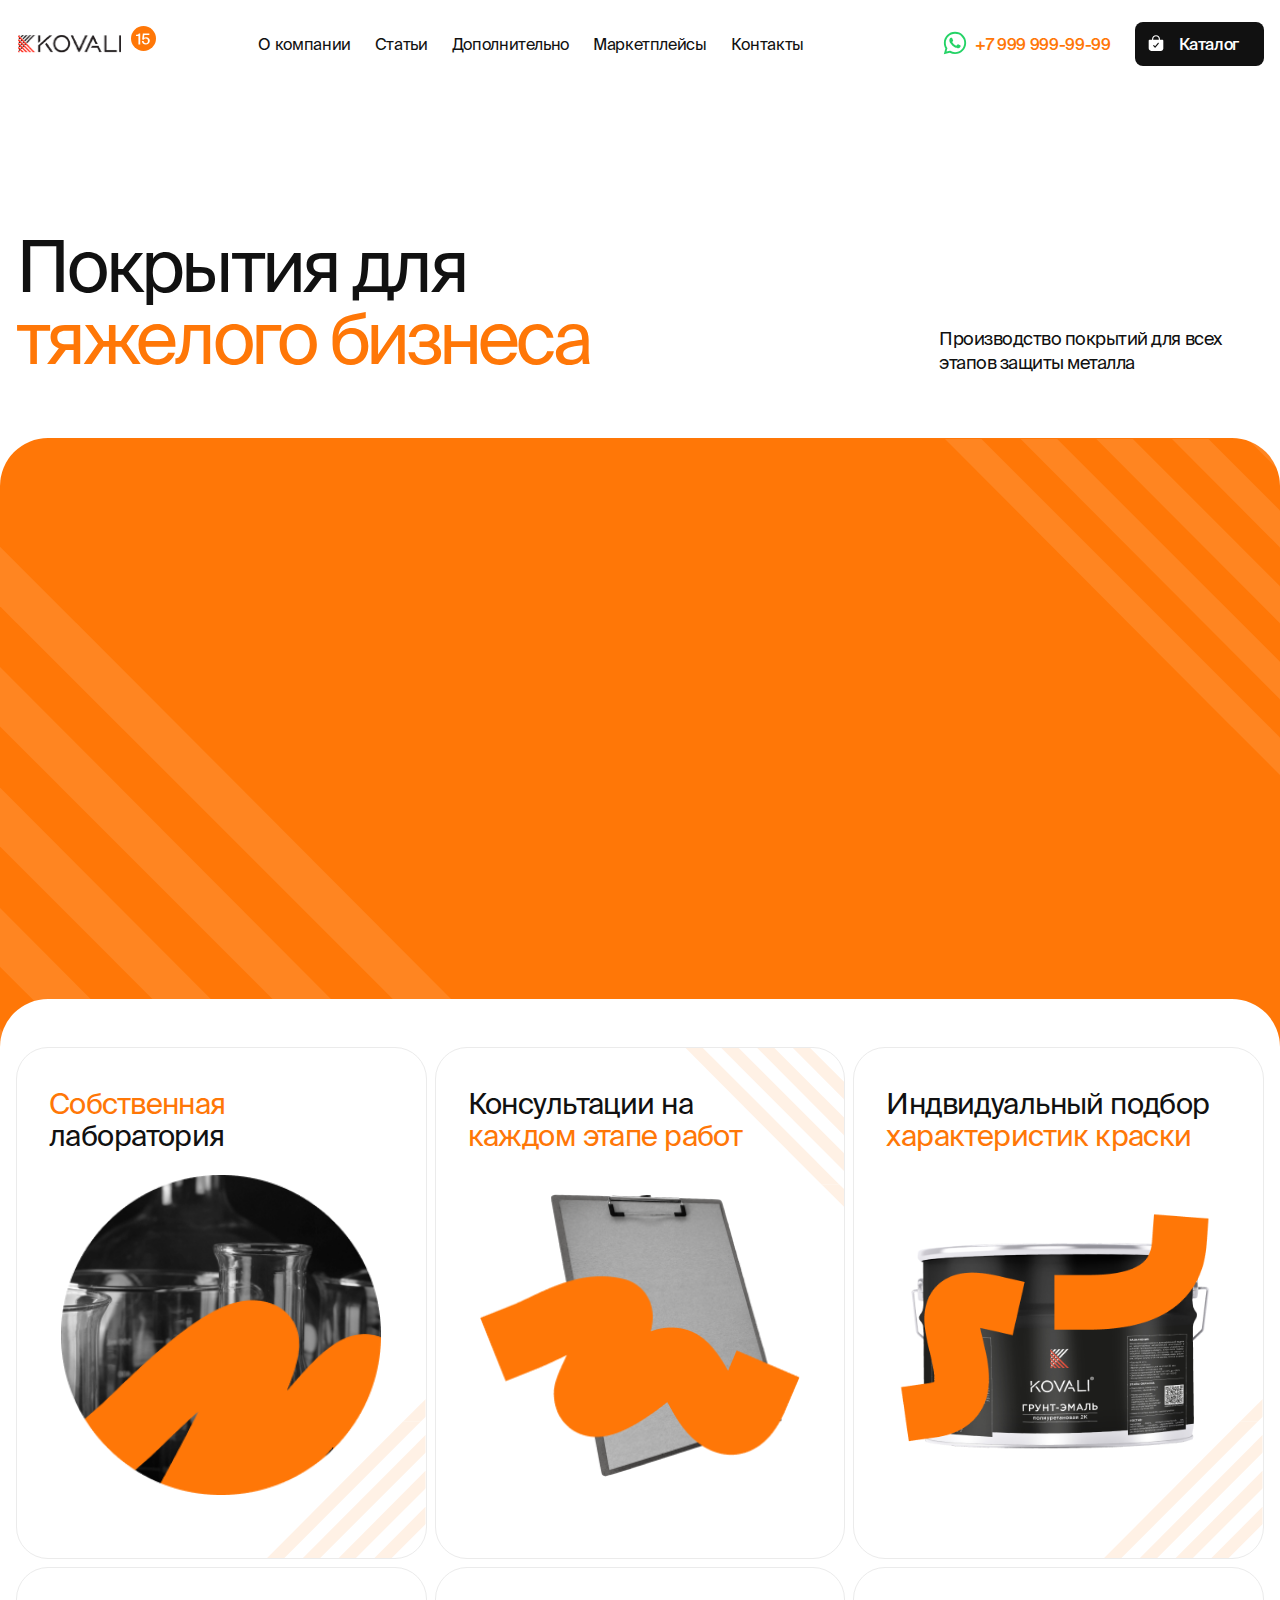
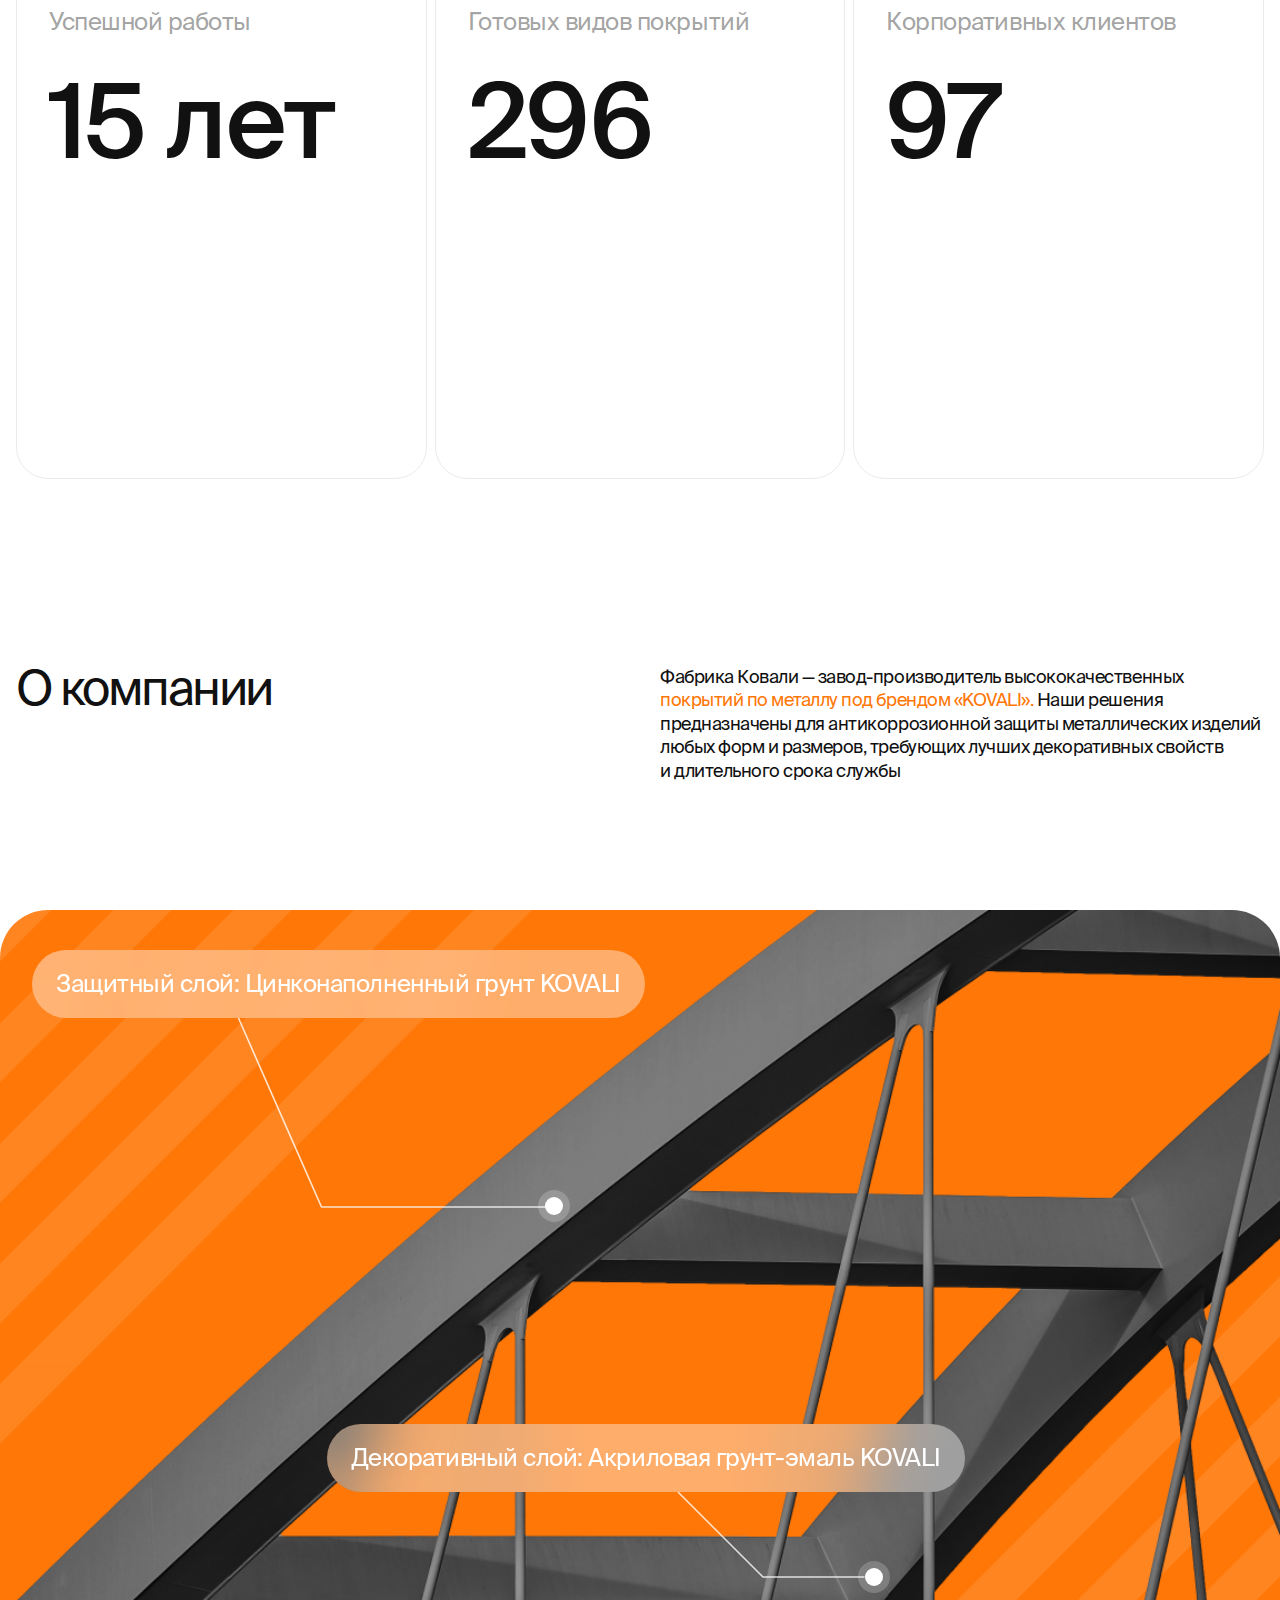
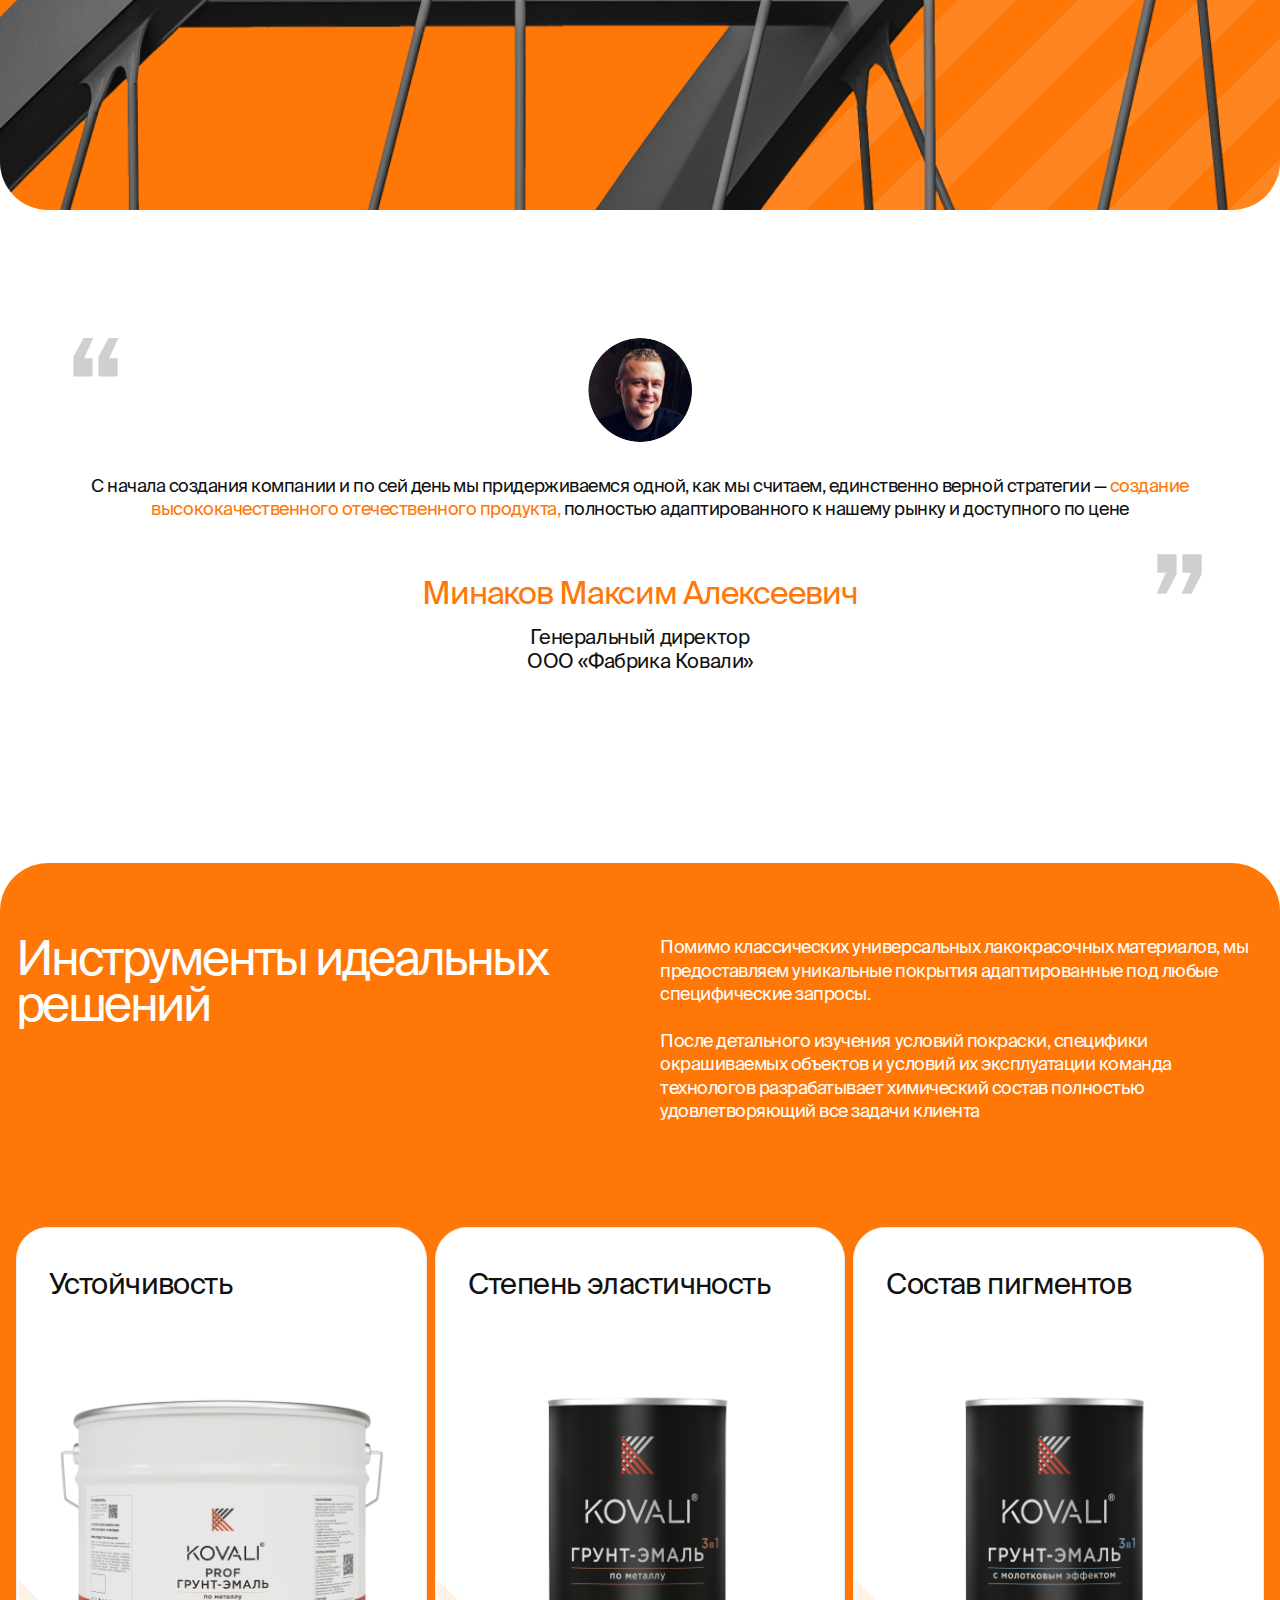
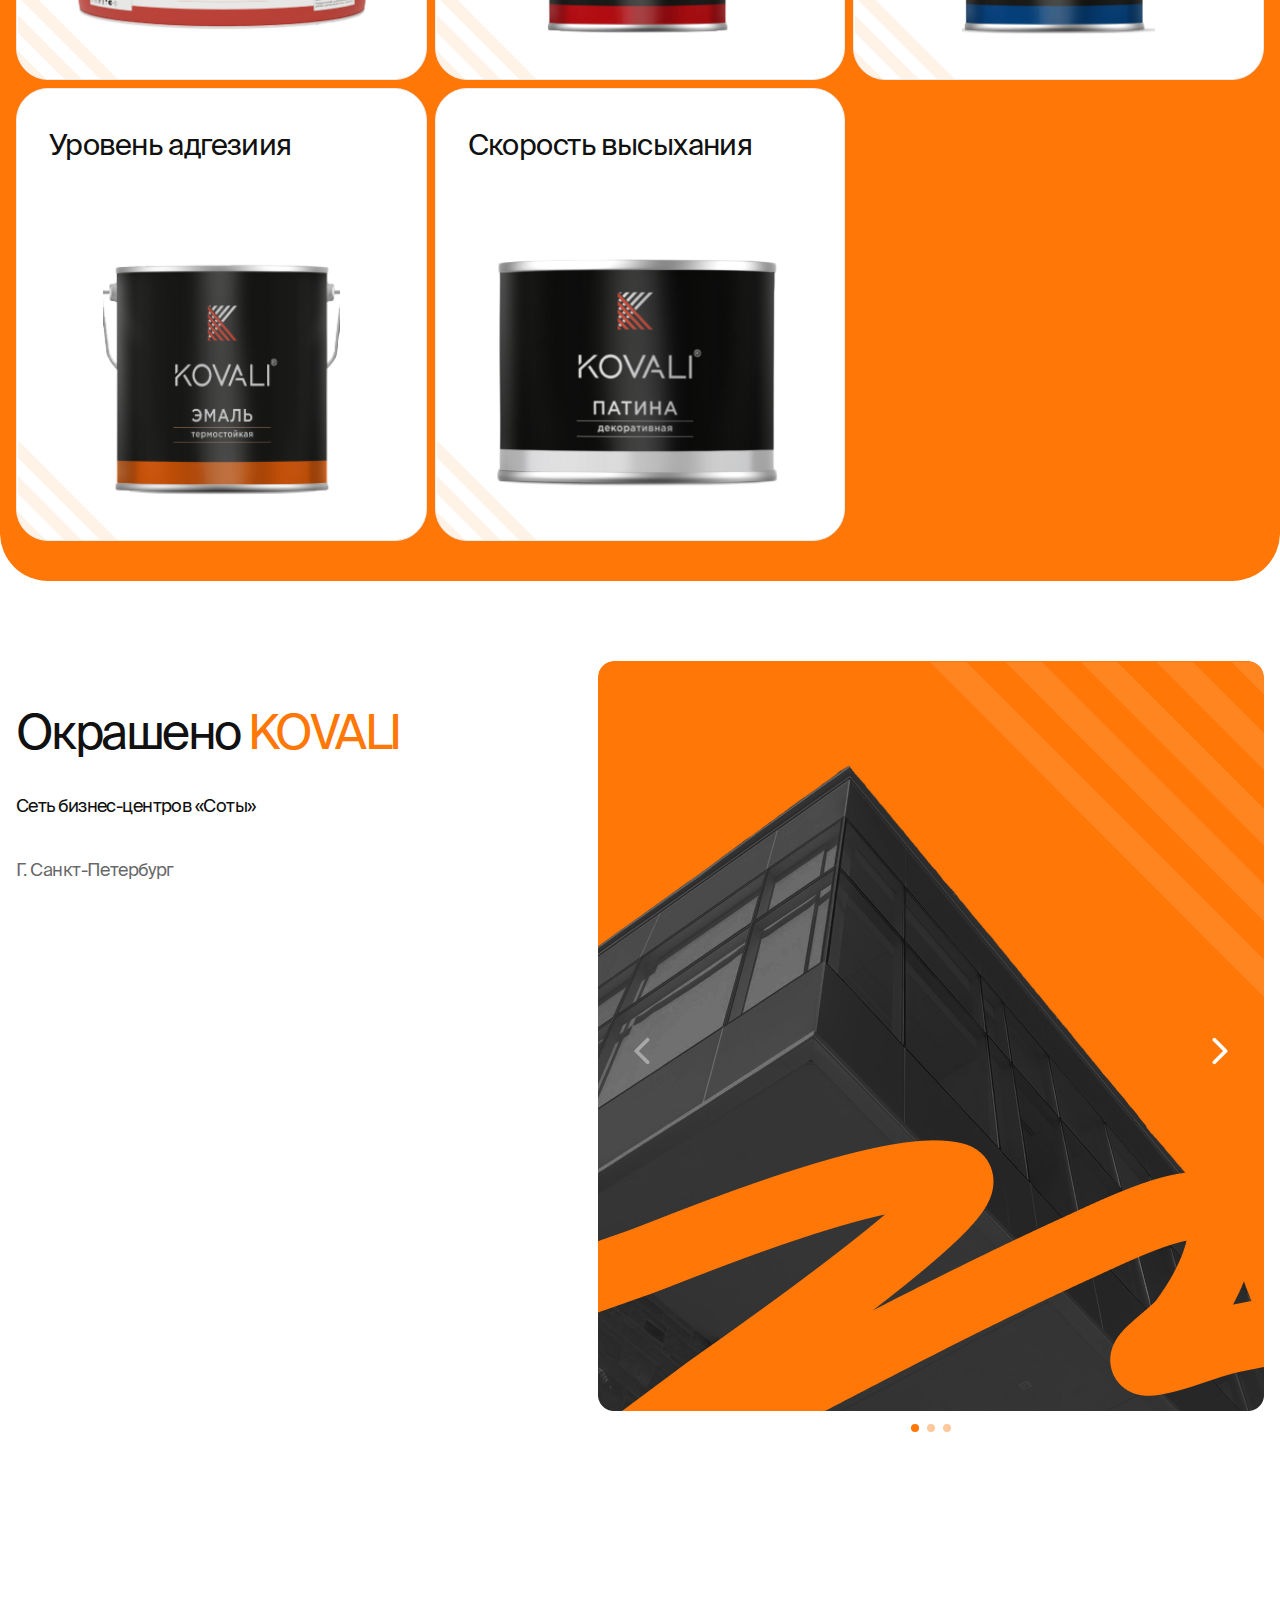
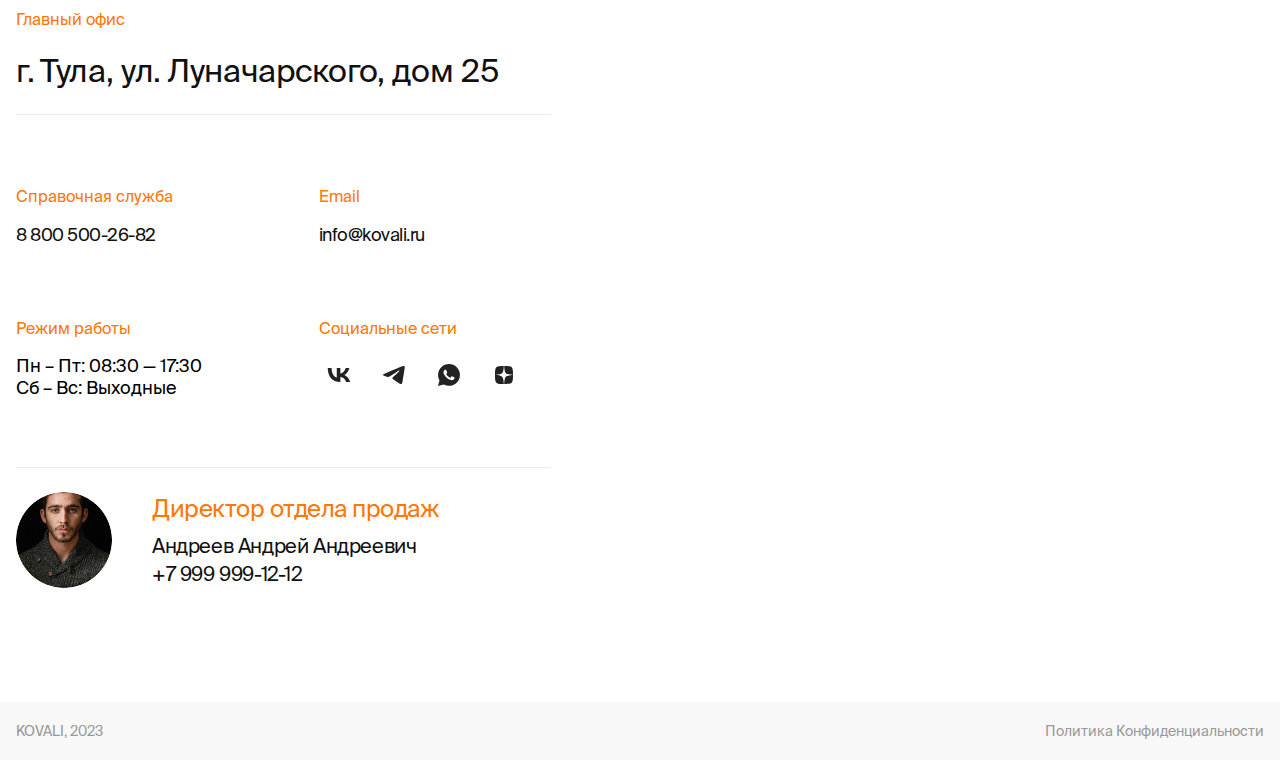
==== index.html @ 585f4dec "f b" ====
<!DOCTYPE html>
<html lang="en">

<head>
    <meta charset="UTF-8">
    <meta name="viewport" content="width=device-width, initial-scale=1.0">
    <title>KOVALI</title>
    <link rel="stylesheet" href="https://cdn.jsdelivr.net/npm/swiper@11/swiper-bundle.min.css" />
    <link rel="stylesheet" href="./styles/index.css">
</head>

<body>
    <div class="page">
        <div class="mobile-menu">
            <nav class="mobile-menu__nav">
                <a href="#" class="mobile-menu__nav-link">
                    О компании
                </a>
                <a href="#" class="mobile-menu__nav-link">
                    Статьи
                </a>
                <a href="#" class="mobile-menu__nav-link">
                    Дополнительно
                </a>
                <a href="#" class="mobile-menu__nav-link">
                    Маркетплейсы
                </a>
                <a href="#" class="mobile-menu__nav-link">
                    Контакты
                </a>
            </nav>
            <a href="#" class="btn btn_icon mobile-menu__btn">
                <div class="btn__icon">
                    <svg width="24" height="24" viewBox="0 0 24 24" fill="none" xmlns="http://www.w3.org/2000/svg">
                        <path
                            d="M21.3117 7.94062C21.1727 7.8006 21.0073 7.68956 20.825 7.61392C20.6428 7.53829 20.4473 7.49957 20.25 7.5H17.25V6.75C17.25 5.35761 16.6969 4.02226 15.7123 3.03769C14.7277 2.05312 13.3924 1.5 12 1.5C10.6076 1.5 9.27226 2.05312 8.28769 3.03769C7.30312 4.02226 6.75 5.35761 6.75 6.75V7.5H3.75C3.35218 7.5 2.97064 7.65804 2.68934 7.93934C2.40804 8.22064 2.25 8.60218 2.25 9V19.125C2.25 20.9531 3.79688 22.5 5.625 22.5H18.375C19.2593 22.5003 20.1086 22.1545 20.7413 21.5367C21.0596 21.233 21.3132 20.8679 21.4865 20.4634C21.6599 20.059 21.7495 19.6236 21.75 19.1836V9C21.7506 8.80321 21.7122 8.60826 21.637 8.42642C21.5617 8.24458 21.4512 8.07946 21.3117 7.94062ZM15.5855 12.8438L11.3855 18.0938C11.3165 18.1799 11.2294 18.2498 11.1303 18.2984C11.0312 18.3471 10.9226 18.3732 10.8122 18.375H10.8C10.6917 18.375 10.5846 18.3515 10.4862 18.3062C10.3878 18.2609 10.3004 18.1948 10.23 18.1125L8.43 16.0087C8.36598 15.9339 8.31733 15.8472 8.28683 15.7535C8.25633 15.6599 8.24457 15.5611 8.25223 15.4629C8.2599 15.3647 8.28682 15.269 8.33148 15.1812C8.37614 15.0934 8.43765 15.0153 8.5125 14.9513C8.58735 14.8872 8.67408 14.8386 8.76774 14.8081C8.86139 14.7776 8.96014 14.7658 9.05834 14.7735C9.15653 14.7811 9.25226 14.8081 9.34005 14.8527C9.42784 14.8974 9.50598 14.9589 9.57 15.0338L10.7812 16.4489L14.4145 11.9062C14.5389 11.7508 14.7198 11.6512 14.9176 11.6292C15.1154 11.6072 15.3138 11.6647 15.4692 11.7891C15.6246 11.9134 15.7243 12.0943 15.7462 12.2921C15.7682 12.4899 15.7107 12.6883 15.5864 12.8438H15.5855ZM15.75 7.5H8.25V6.75C8.25 5.75544 8.64509 4.80161 9.34835 4.09835C10.0516 3.39509 11.0054 3 12 3C12.9946 3 13.9484 3.39509 14.6517 4.09835C15.3549 4.80161 15.75 5.75544 15.75 6.75V7.5Z"
                            fill="white" />
                    </svg>
                </div>
                <span class="btn__caption">
                    Каталог
                </span>
            </a>
        </div>
        <header class="header">
            <div class="wrapper header__wrapper">
                <a href="#" class="header__logo-link">
                    <img src="./assets/img/logo.png" alt="Краски KOVALI" class="logo header__logo">
                    <span class="header__logo-year">
                        <svg xmlns="http://www.w3.org/2000/svg" width="25" height="25" viewBox="0 0 25 25" fill="none">
                            <rect width="25" height="25" rx="12.5" fill="#FF7707" />
                            <path d="M9.215 18.375H7.43V10.095H5V8.865C6.575 8.82 7.34 8.685 7.895 7.5H9.215V18.375Z"
                                fill="white" />
                            <path
                                d="M14.8167 17.19C16.0167 17.19 16.9617 16.335 16.9617 14.88C16.9617 13.26 15.8517 12.495 14.7717 12.495C13.7517 12.495 13.0317 12.99 12.8067 13.635L11.1267 13.545L11.8467 7.5H18.3567V9.075H13.3167L12.9717 11.805C13.4967 11.385 14.2467 11.13 15.2217 11.13C17.0817 11.13 18.8067 12.405 18.8067 14.85C18.8067 17.28 16.9467 18.57 14.7867 18.57C12.2667 18.57 10.9467 16.92 10.8267 15.045H12.5517C12.7167 16.305 13.3767 17.19 14.8167 17.19Z"
                                fill="white" />
                        </svg>
                    </span>
                </a>
                <nav class="header__nav">
                    <a href="#" class="header__nav-link">
                        О компании
                    </a>
                    <a href="#" class="header__nav-link">
                        Статьи
                    </a>
                    <a href="#" class="header__nav-link">
                        Дополнительно
                    </a>
                    <a href="#" class="header__nav-link">
                        Маркетплейсы
                    </a>
                    <a href="#" class="header__nav-link">
                        Контакты
                    </a>
                </nav>
                <div class="header__menu">
                    <a href="#" class="header__social-link">
                        <svg width="32" height="32" viewBox="0 0 32 32" fill="none" xmlns="http://www.w3.org/2000/svg">
                            <path
                                d="M4.79688 27.2L6.3754 21.4484C5.40021 19.7611 4.88797 17.8471 4.89033 15.8992C4.8929 9.77907 9.88355 4.80005 16.0163 4.80005C18.9924 4.80156 21.7857 5.95735 23.8866 8.05541C25.9874 10.1535 27.1432 12.9422 27.1422 15.9081C27.1395 22.0279 22.148 27.0078 16.0162 27.0078H16.0113C14.1494 27.007 12.3199 26.5409 10.6948 25.6566L4.79688 27.2Z"
                                fill="#24D366" />
                            <path
                                d="M16.0205 6.67507C10.9196 6.67507 6.77136 10.8134 6.76954 15.9C6.76703 17.6369 7.25715 19.3391 8.18324 20.8098L8.40325 21.1588L7.4689 24.563L10.9689 23.6471L11.3069 23.8469C12.7263 24.6876 14.3538 25.1322 16.0135 25.1331H16.017C21.114 25.1331 25.2622 20.9943 25.2642 15.9074C25.268 14.695 25.0309 13.4938 24.5664 12.3734C24.1019 11.2531 23.4193 10.2358 22.5582 9.38053C21.7019 8.52056 20.6831 7.83863 19.5609 7.37424C18.4387 6.90985 17.2354 6.67221 16.0205 6.67507Z"
                                fill="white" />
                            <path fill-rule="evenodd" clip-rule="evenodd"
                                d="M13.2321 11.2591C13.0238 10.7972 12.8045 10.7878 12.6066 10.7798L12.0737 10.7733C11.8883 10.7733 11.5871 10.8427 11.3324 11.1204C11.0778 11.3981 10.3594 12.0692 10.3594 13.4341C10.3594 14.7991 11.3556 16.118 11.4944 16.3033C11.6332 16.4886 13.4175 19.3789 16.2433 20.491C18.5915 21.4151 19.0693 21.2313 19.5792 21.1851C20.0891 21.139 21.2239 20.514 21.4554 19.8662C21.6869 19.2184 21.6871 18.6633 21.6177 18.5473C21.5483 18.4312 21.3629 18.3623 21.0847 18.2234C20.8064 18.0846 19.4399 17.4135 19.1851 17.3209C18.9303 17.2282 18.7451 17.1822 18.5595 17.4598C18.374 17.7375 17.8419 18.3621 17.6796 18.5473C17.5174 18.7324 17.3554 18.7557 17.0772 18.617C16.799 18.4783 15.9038 18.1853 14.8417 17.2401C14.0153 16.5048 13.4574 15.5966 13.295 15.3191C13.1326 15.0416 13.2778 14.8913 13.4172 14.753C13.542 14.6287 13.6952 14.429 13.8344 14.2671C13.9737 14.1052 14.0195 13.9894 14.112 13.8046C14.2046 13.6197 14.1585 13.4573 14.0889 13.3187C14.0194 13.18 13.4792 11.8079 13.2321 11.2592"
                                fill="#24D366" />
                        </svg>
                    </a>
                    <a href="tel:+79999999999" class="tel-link header__tel-link">
                        +7 999 999-99-99
                    </a>
                    <a href="#" class="btn btn_icon header__btn">
                        <div class="btn__icon">
                            <svg width="24" height="24" viewBox="0 0 24 24" fill="none"
                                xmlns="http://www.w3.org/2000/svg">
                                <path
                                    d="M21.3117 7.94062C21.1727 7.8006 21.0073 7.68956 20.825 7.61392C20.6428 7.53829 20.4473 7.49957 20.25 7.5H17.25V6.75C17.25 5.35761 16.6969 4.02226 15.7123 3.03769C14.7277 2.05312 13.3924 1.5 12 1.5C10.6076 1.5 9.27226 2.05312 8.28769 3.03769C7.30312 4.02226 6.75 5.35761 6.75 6.75V7.5H3.75C3.35218 7.5 2.97064 7.65804 2.68934 7.93934C2.40804 8.22064 2.25 8.60218 2.25 9V19.125C2.25 20.9531 3.79688 22.5 5.625 22.5H18.375C19.2593 22.5003 20.1086 22.1545 20.7413 21.5367C21.0596 21.233 21.3132 20.8679 21.4865 20.4634C21.6599 20.059 21.7495 19.6236 21.75 19.1836V9C21.7506 8.80321 21.7122 8.60826 21.637 8.42642C21.5617 8.24458 21.4512 8.07946 21.3117 7.94062ZM15.5855 12.8438L11.3855 18.0938C11.3165 18.1799 11.2294 18.2498 11.1303 18.2984C11.0312 18.3471 10.9226 18.3732 10.8122 18.375H10.8C10.6917 18.375 10.5846 18.3515 10.4862 18.3062C10.3878 18.2609 10.3004 18.1948 10.23 18.1125L8.43 16.0087C8.36598 15.9339 8.31733 15.8472 8.28683 15.7535C8.25633 15.6599 8.24457 15.5611 8.25223 15.4629C8.2599 15.3647 8.28682 15.269 8.33148 15.1812C8.37614 15.0934 8.43765 15.0153 8.5125 14.9513C8.58735 14.8872 8.67408 14.8386 8.76774 14.8081C8.86139 14.7776 8.96014 14.7658 9.05834 14.7735C9.15653 14.7811 9.25226 14.8081 9.34005 14.8527C9.42784 14.8974 9.50598 14.9589 9.57 15.0338L10.7812 16.4489L14.4145 11.9062C14.5389 11.7508 14.7198 11.6512 14.9176 11.6292C15.1154 11.6072 15.3138 11.6647 15.4692 11.7891C15.6246 11.9134 15.7243 12.0943 15.7462 12.2921C15.7682 12.4899 15.7107 12.6883 15.5864 12.8438H15.5855ZM15.75 7.5H8.25V6.75C8.25 5.75544 8.64509 4.80161 9.34835 4.09835C10.0516 3.39509 11.0054 3 12 3C12.9946 3 13.9484 3.39509 14.6517 4.09835C15.3549 4.80161 15.75 5.75544 15.75 6.75V7.5Z"
                                    fill="white" />
                            </svg>
                        </div>
                        <span class="btn__caption">
                            Каталог
                        </span>
                    </a>
                </div>
                <button type="button" class="header__burger-btn">
                    <svg class="ham hamRotate ham8" viewBox="0 0 100 100" width="80"
                        onclick="this.classList.toggle('active')">
                        <path class="line top"
                            d="m 30,33 h 40 c 3.722839,0 7.5,3.126468 7.5,8.578427 0,5.451959 -2.727029,8.421573 -7.5,8.421573 h -20" />
                        <path class="line middle" d="m 30,50 h 40" />
                        <path class="line bottom"
                            d="m 70,67 h -40 c 0,0 -7.5,-0.802118 -7.5,-8.365747 0,-7.563629 7.5,-8.634253 7.5,-8.634253 h 20" />
                    </svg>
                </button>
            </div>
        </header>
        <main class="main">
            <section class="promo-section">
                <div class="wrapper promo-section__wrapper">
                    <h1 class="heading promo-section__heading">
                        Покрытия для <div class="heading__highlight">тяжелого бизнеса</div>
                    </h1>
                    <p class="text promo-section__slogan">
                        Производство покрытий для всех этапов защиты металла
                    </p>
                </div>
                <div class="promo-section__video-wrapper">
                    <video src="./assets/video/promo-video.mp4" playsinline autoplay muted loop
                        class="promo-section__video"></video>
                </div>
            </section>
            <section class="advantages-section">
                <div class="wrapper advantages-section__wrapper">
                    <ul class="advantages-section__list">
                        <li class="advantages-section__list-item">
                            <h3 class="advantages-section__list-item-heading">
                                <span>Собственная</span> лаборатория
                            </h3>
                            <img src="./assets/img/advantages-img-1.png" alt="Собственная лаборатория"
                                class="advantages-section__list-item-img">
                        </li>
                        <li class="advantages-section__list-item">
                            <h3 class="advantages-section__list-item-heading">
                                Консультации на <br> <span>каждом этапе работ</span>
                            </h3>
                            <img src="./assets/img/advantages-img-2.png" alt="Консультации на каждом этапе работ"
                                class="advantages-section__list-item-img">
                        </li>
                        <li class="advantages-section__list-item">
                            <h3 class="advantages-section__list-item-heading">
                                Индвидуальный подбор <span>характеристик краски</span>
                            </h3>
                            <img src="./assets/img/advantages-img-3.png" alt="Индвидуальный подбор характеристик краски"
                                class="advantages-section__list-item-img">
                        </li>
                        <li
                            class="advantages-section__list-item advantages-section__list-item_count advantages-section__list-item_video anim-on-view">
                            <h4 class="advantages-section__list-item-subheading">
                                Успешной работы <span class="advantages-section__list-item-count">
                                    15 лет
                                </span>
                            </h4>
                            <video playsinline autoplay muted loop src="./assets/video/advantages-video.mp4"
                                class="advantages-section__list-item-video">

                            </video>
                        </li>
                        <li
                            class="advantages-section__list-item advantages-section__list-item_count advantages-section__list-item_image advantages-section__list-item_image-black anim-on-view">
                            <h4 class="advantages-section__list-item-subheading">
                                Готовых видов покрытий <span class="advantages-section__list-item-count">
                                    296
                                </span>
                            </h4>
                            <img src="./assets/img/advantages-card-bg.png" alt=""
                                class="advantages-section__list-item-bg advantages-section__list-item-bg_80">
                        </li>
                        <li
                            class="advantages-section__list-item advantages-section__list-item_count advantages-section__list-item_image advantages-section__list-item_image-black anim-on-view">
                            <h4 class="advantages-section__list-item-subheading">
                                Корпоративных клиентов <span class="advantages-section__list-item-count">
                                    97
                                </span>
                            </h4>
                            <img src="./assets/img/advantages-map.svg" alt="" class="advantages-section__list-item-bg">
                        </li>

                    </ul>
                </div>
            </section>
            <section class="about-section">
                <div class="wrapper about-section__wrapper">
                    <h2 class="subheading about-section__heading">
                        О компании
                    </h2>
                    <div class="about-section__text-content">
                        <p>
                            Фабрика Ковали — завод-производитель высококачественных <span>покрытий по металлу
                                под брендом «KOVALI».</span> Наши решения
                            предназначены для антикоррозионной защиты металлических изделий любых форм и размеров,
                            требующих лучших декоративных
                            свойств и длительного срока службы
                        </p>
                    </div>
                </div>
                <div class="about-section__overlay">
                    <div class="about-section__overlay-message about-section__overlay-message_first">
                        <p class="about-section__overlay-message-text">Защитный слой: Цинконаполненный грунт KOVALI
                        </p>
                        <div class="about-section__overlay-popup">
                            <img src="./assets/img/грунт-эмаль.png" alt="Цинконаполненный грунт KOVALI 95%"
                                class="about-section__overlay-popup-img">
                            <h4 class="about-section__overlay-popup-heading">
                                Цинконаполненный грунт <br> KOVALI 95%
                            </h4>
                            <a href="https://kovali.ru/catalog/gruntovki/po_metallu_antikorroziynye/33241/"
                                class="btn about-section__overlay-popup-btn">
                                Перейти в каталог
                            </a>
                        </div>
                    </div>
                    <div class="about-section__overlay-message about-section__overlay-message_second">
                        <p class="about-section__overlay-message-text">Декоративный слой: Акриловая грунт-эмаль
                            KOVALI
                        </p>
                        <div class="about-section__overlay-popup">
                            <img src="./assets/img/грунт-эмаль.png"
                                alt="Декоративный слой: Акриловая грунт-эмаль KOVALI"
                                class="about-section__overlay-popup-img">
                            <h4 class="about-section__overlay-popup-heading">
                                Декоративный слой: Акриловая грунт-эмаль KOVALI
                            </h4>
                            <a href="https://kovali.ru/catalog/gruntovki/po_metallu_antikorroziynye/33241/"
                                class="btn about-section__overlay-popup-btn">
                                Перейти в каталог
                            </a>
                        </div>
                    </div>
                </div>
            </section>
            <section class="owner-section">
                <div class="wrapper owner-section__wrapper">
                    <div class="owner-section__review">
                        <img src="./assets/img/owner-img.png" alt="Минаков Максим Алексеевич"
                            class="owner-section__review-img">
                        <p class="text owner-section__review-text">
                            С начала создания компании и по сей день мы придерживаемся одной, как мы считаем,
                            единственно верной стратегии —
                            <span>создание высококачественного отечественного продукта,</span> полностью адаптированного
                            к нашему рынку и доступного по цене
                        </p>
                        <p class="owner-section__name">
                            Минаков Максим Алексеевич
                        </p>
                        <p class="owner-section__who">
                            Генеральный директор <br> ООО «Фабрика Ковали»
                        </p>
                    </div>
                </div>
            </section>
            <section class="dev-section">
                <div class="wrapper dev-section__wrapper">
                    <div class="dev-section__content">
                        <h2 class="subheading subheading_white dev-section__heading">
                            Инструменты идеальных решений
                        </h2>
                        <div class="dev-section__text-content">
                            <p>
                                Помимо классических универсальных лакокрасочных материалов, мы предоставляем уникальные
                                покрытия адаптированные под
                                любые специфические запросы.
                                <br>
                                <br>
                                После детального изучения условий покраски, специфики окрашиваемых объектов и условий их
                                эксплуатации команда технологов
                                разрабатывает химический состав полностью удовлетворяющий все задачи клиента
                            </p>
                        </div>
                    </div>
                    <ul class="dev-section__list">
                        <li class="dev-section__list-item">
                            <h5 class="dev-section__list-item-heading">
                                Устойчивость
                            </h5>
                            <p class="dev-section__list-item-hidden-text">
                                Стойкость покрытия к маслам, солям и щелочам
                            </p>
                            <img src="./assets/img/ustoy.png" alt="" class="dev-section__list-item-img">
                        </li>
                        <li class="dev-section__list-item">
                            <h5 class="dev-section__list-item-heading">
                                Степень эластичность
                            </h5>
                            <p class="dev-section__list-item-hidden-text">
                                Уровень адаптации покрытия к коллебаниям температуры
                            </p>
                            <img src="./assets/img/elastic.png" alt="" class="dev-section__list-item-img">
                        </li>
                        <li class="dev-section__list-item">
                            <h5 class="dev-section__list-item-heading">
                                Состав пигментов
                            </h5>
                            <p class="dev-section__list-item-hidden-text">
                                Длительность сохранения декоративных качеств покрытия
                            </p>
                            <img src="./assets/img/pigments.png" alt="" class="dev-section__list-item-img">
                        </li>
                        <li class="dev-section__list-item">
                            <h5 class="dev-section__list-item-heading">
                                Уровень адгезиия
                            </h5>
                            <p class="dev-section__list-item-hidden-text">
                                Сила сцепления с поверхностью
                            </p>
                            <img src="./assets/img/adgezia.png" alt="" class="dev-section__list-item-img">
                        </li>
                        <li class="dev-section__list-item">
                            <h5 class="dev-section__list-item-heading">
                                Скорость высыхания
                            </h5>
                            <p class="dev-section__list-item-hidden-text">
                                Стойкость покрытия к маслам, солям и щелочам
                            </p>
                            <img src="./assets/img/speed.png" alt="" class="dev-section__list-item-img">
                        </li>
                    </ul>
                </div>
            </section>
            <section class="projects-section">
                <div class="wrapper projects-section__wrapper">
                    <div class="projects-section__info">
                        <h2 class="subheading projects-section__heading">
                            Окрашено <span>KOVALI</span>
                        </h2>
                        <div class="projects-section__tabs">
                            <div class="projects-section__tab active">
                                <p class="text projects-section__tab-text">
                                    Сеть бизнес-центров «Соты»
                                </p>
                                <p class="text projects-section__tab-subtext">
                                    Г. Санкт-Петербург
                                </p>
                            </div>
                            <div class="projects-section__tab">
                                <p class="text projects-section__tab-text">
                                    Производство горно-шахтного оборудывания. Грейферы, скипы, копровые шкивы.
                                </p>
                                <p class="text projects-section__tab-subtext">
                                    Г. Тула
                                </p>
                            </div>
                            <div class="projects-section__tab">
                                <p class="text projects-section__tab-text">
                                    Производство грузовых и грузопассажирских подъемников
                                </p>
                                <p class="text projects-section__tab-subtext">
                                    Г. Тула
                                </p>
                            </div>
                        </div>
                    </div>
                    <div class="swiper projects-section__swiper">
                        <div class="projects-section__swiper-navigation">
                            <button type="button"
                                class="projects-section__swiper-nav-btn projects-section__swiper-nav-btn_left">
                                <svg width="16" height="28" viewBox="0 0 16 28" fill="none"
                                    xmlns="http://www.w3.org/2000/svg">
                                    <path d="M13.625 2.74902L2.375 13.999L13.625 25.249" stroke="white"
                                        stroke-width="3.75" stroke-linecap="round" stroke-linejoin="round" />
                                </svg>
                            </button>
                            <button type="button"
                                class="projects-section__swiper-nav-btn projects-section__swiper-nav-btn_right">
                                <svg width="16" height="28" viewBox="0 0 16 28" fill="none"
                                    xmlns="http://www.w3.org/2000/svg">
                                    <path d="M2.375 2.74902L13.625 13.999L2.375 25.249" stroke="white"
                                        stroke-width="3.75" stroke-linecap="round" stroke-linejoin="round" />
                                </svg>
                            </button>
                        </div>
                        <div class="swiper-wrapper">
                            <div class="swiper-slide projects-section__swiper-slide">
                                <img src="./assets/img/slide-img3.jpg" alt="Окрашено KOVALI"
                                    class="projects-section__swiper-slide-img">
                            </div>
                            <div class="swiper-slide projects-section__swiper-slide">
                                <img src="./assets/img/slide-img2.jpg" alt="Окрашено KOVALI"
                                    class="projects-section__swiper-slide-img">
                            </div>
                            <div class="swiper-slide projects-section__swiper-slide">
                                <img src="./assets/img/slide-img1.jpg" alt="Окрашено KOVALI"
                                    class="projects-section__swiper-slide-img">
                            </div>
                        </div>
                        <div class="swiper-pagination projects-section__swiper-pagination"></div>
                    </div>
                </div>
            </section>
            <section class="contacts-section">
                <div class="wrapper contacts-section__wrapper">
                    <div class="contacts-section__info">
                        <div class="contacts-section__info-header">
                            <div class="contacts-section__info-item contacts-section__info-item_large">
                                <h6 class="contacts-section__info-item-heading">
                                    Главный офис
                                </h6>
                                <p class="contacts-section__info-address">
                                    г. Тула, ул. Луначарского, дом 25
                                </p>
                            </div>
                        </div>
                        <div class="contacts-section__info-body">
                            <div class="contacts-section__info-item">
                                <h6 class="contacts-section__info-item-heading">
                                    Справочная служба
                                </h6>
                                <a href="tel:+78005002682" class="text contacts-section__info-item-link">
                                    8 800 500-26-82
                                </a>
                            </div>
                            <div class="contacts-section__info-item">
                                <h6 class="contacts-section__info-item-heading">
                                    Email
                                </h6>
                                <a href="mailto:info@kovali.ru"
                                    class="text contacts-section__info-text contacts-section__info-item-link">
                                    info@kovali.ru
                                </a>
                            </div>
                            <div class="contacts-section__info-item">
                                <h6 class="contacts-section__info-item-heading">
                                    Режим работы
                                </h6>
                                <div class="contacts-section__info-text-content">
                                    <p class="contacts-section__info-text">
                                        Пн – Пт: 08:30 — 17:30
                                    </p>
                                    <p class="contacts-section__info-text">
                                        Сб – Вс: Выходные
                                    </p>
                                </div>
                            </div>
                            <div class="contacts-section__info-item">
                                <h6 class="contacts-section__info-item-heading">
                                    Социальные сети
                                </h6>
                                <div class="contacts-section__socials">
                                    <a href="#" class="contacts-section__socials-link">
                                        <svg width="40" height="40" viewBox="0 0 40 40" fill="none"
                                            xmlns="http://www.w3.org/2000/svg">
                                            <path
                                                d="M20.9388 26.9131C13.2719 26.9131 8.90038 21.6673 8.72104 12.9243H12.5769C12.7002 19.3358 15.5249 22.0484 17.7667 22.6088V12.9243H21.3872V18.4503C23.5954 18.2149 25.9268 15.6929 26.7115 12.9131H30.3208C30.0265 14.3521 29.4386 15.7149 28.5938 16.9164C27.7491 18.1179 26.6657 19.1323 25.4112 19.8963C26.8111 20.593 28.0475 21.5787 29.0386 22.7882C30.0298 23.9977 30.7533 25.4035 31.1614 26.9131H27.1822C26.3304 24.2566 24.2007 22.1941 21.3872 21.9139V26.9131H20.95H20.9388Z"
                                                fill="#222222" />
                                        </svg>

                                    </a>
                                    <a href="#" class="contacts-section__socials-link">
                                        <svg width="40" height="40" viewBox="0 0 40 40" fill="none"
                                            xmlns="http://www.w3.org/2000/svg">
                                            <path
                                                d="M10.4931 18.749C16.3235 16.2088 20.2113 14.5341 22.1566 13.725C27.7108 11.4148 28.8649 11.0135 29.6172 11.0001C29.7826 10.9974 30.1525 11.0384 30.3922 11.2328C30.5945 11.397 30.6502 11.6188 30.6768 11.7744C30.7034 11.9301 30.7366 12.2847 30.7102 12.5617C30.4093 15.7242 29.1069 23.3986 28.4444 26.9406C28.164 28.4394 27.612 28.9419 27.0775 28.9911C25.9161 29.098 25.0342 28.2235 23.9093 27.4861C22.149 26.3323 21.1546 25.614 19.446 24.488C17.4713 23.1868 18.7514 22.4716 19.8767 21.3028C20.1712 20.9969 25.2885 16.3423 25.3876 15.9201C25.4 15.8673 25.4115 15.6705 25.2945 15.5665C25.1776 15.4626 25.005 15.4981 24.8804 15.5264C24.7039 15.5665 21.8919 17.4251 16.4443 21.1023C15.6462 21.6504 14.9232 21.9174 14.2754 21.9035C13.5613 21.888 12.1877 21.4997 11.1665 21.1678C9.91404 20.7606 8.91858 20.5454 9.00526 19.8539C9.05041 19.4938 9.54637 19.1255 10.4931 18.749Z"
                                                fill="#222222" />
                                        </svg>

                                    </a>
                                    <a href="#" class="contacts-section__socials-link">
                                        <svg width="40" height="40" viewBox="0 0 40 40" fill="none"
                                            xmlns="http://www.w3.org/2000/svg">
                                            <path
                                                d="M9 31L10.5502 25.351C9.59249 23.6939 9.08946 21.814 9.09177 19.901C9.0943 13.8901 13.9953 9 20.0178 9C22.9404 9.00148 25.6836 10.1366 27.7466 12.1972C29.8097 14.2578 30.9448 16.9968 30.9438 19.9097C30.9411 25.9202 26.0394 30.8112 20.0177 30.8112H20.0129C18.1845 30.8104 16.3878 30.3526 14.792 29.4841L9 31Z"
                                                fill="#222222" />
                                            <path
                                                d="M20.0222 10.8413C15.013 10.8413 10.9393 14.9058 10.9375 19.9015C10.935 21.6075 11.4163 23.2792 12.3258 24.7236L12.5418 25.0664L11.6243 28.4098L15.0614 27.5103L15.3933 27.7065C16.7872 28.5322 18.3855 28.9688 20.0154 28.9697H20.0188C25.0241 28.9697 29.0978 24.9049 29.0998 19.9088C29.1035 18.718 28.8706 17.5383 28.4145 16.4379C27.9584 15.3376 27.2881 14.3385 26.4424 13.4985C25.6015 12.6539 24.601 11.9841 23.499 11.528C22.3969 11.0719 21.2152 10.8385 20.0222 10.8413Z"
                                                fill="#222222" />
                                            <path fill-rule="evenodd" clip-rule="evenodd"
                                                d="M17.2873 15.3438C17.0827 14.8901 16.8673 14.8809 16.673 14.8731L16.1497 14.8667C15.9676 14.8667 15.6718 14.9349 15.4217 15.2076C15.1717 15.4803 14.4662 16.1394 14.4662 17.48C14.4662 18.8206 15.4445 20.1159 15.5808 20.2979C15.7171 20.4799 17.4693 23.3186 20.2443 24.4108C22.5503 25.3185 23.0195 25.1379 23.5203 25.0926C24.021 25.0472 25.1355 24.4335 25.3628 23.7972C25.5902 23.1609 25.5903 22.6158 25.5222 22.5018C25.454 22.3879 25.2719 22.3201 24.9987 22.1838C24.7255 22.0474 23.3835 21.3883 23.1333 21.2973C22.8831 21.2063 22.7012 21.1611 22.519 21.4338C22.3368 21.7065 21.8142 22.32 21.6549 22.5018C21.4955 22.6837 21.3365 22.7065 21.0633 22.5703C20.79 22.4341 19.9109 22.1463 18.8679 21.218C18.0564 20.4958 17.5085 19.6039 17.3491 19.3313C17.1896 19.0587 17.3321 18.9111 17.469 18.7753C17.5916 18.6532 17.742 18.4571 17.8788 18.2981C18.0155 18.1391 18.0605 18.0254 18.1514 17.8438C18.2423 17.6623 18.197 17.5028 18.1287 17.3666C18.0604 17.2304 17.5299 15.8828 17.2873 15.3439"
                                                fill="white" />
                                        </svg>

                                    </a>
                                    <a href="#" class="contacts-section__socials-link">
                                        <svg width="40" height="40" viewBox="0 0 40 40" fill="none"
                                            xmlns="http://www.w3.org/2000/svg">
                                            <path
                                                d="M21.7357 21.7357C20.3214 23.195 20.2186 25.0143 20.0964 29C23.8121 29 26.3771 28.9871 27.7014 27.7014C28.9871 26.3771 29 23.69 29 20.0964C25.0143 20.225 23.195 20.3214 21.7357 21.7357ZM11 20.0964C11 23.69 11.0129 26.3771 12.2986 27.7014C13.6229 28.9871 16.1878 29 19.9036 29C19.775 25.0143 19.6786 23.195 18.2643 21.7357C16.805 20.3214 14.9857 20.2186 11 20.0964ZM19.9036 11C16.1943 11 13.6229 11.0129 12.2986 12.2986C11.0129 13.6229 11 16.31 11 19.9036C14.9857 19.775 16.805 19.6786 18.2643 18.2643C19.6786 16.805 19.7814 14.9857 19.9036 11ZM21.7357 18.2643C20.3214 16.805 20.2186 14.9857 20.0964 11C23.8121 11 26.3771 11.0129 27.7014 12.2986C28.9871 13.6229 29 16.31 29 19.9036C25.0143 19.775 23.195 19.6786 21.7357 18.2643Z"
                                                fill="#222222" />
                                            <path
                                                d="M29 20.0964V19.9036C25.0143 19.775 23.195 19.6786 21.7357 18.2643C20.3214 16.805 20.2186 14.9857 20.0964 11H19.9036C19.775 14.9857 19.6786 16.805 18.2643 18.2643C16.805 19.6786 14.9857 19.7814 11 19.9036V20.0964C14.9857 20.225 16.805 20.3214 18.2643 21.7357C19.6786 23.195 19.7814 25.0143 19.9036 29H20.0964C20.225 25.0143 20.3214 23.195 21.7357 21.7357C23.195 20.3214 25.0143 20.2186 29 20.0964Z"
                                                fill="white" />
                                        </svg>
                                    </a>
                                </div>
                            </div>
                        </div>
                        <div class="contacts-section__info-footer">
                            <div class="contacts-section__profile">
                                <img src="./assets/img/profile-avatar.jpg" alt="
Директор отдела продаж | Андреев Андрей Андреевич" class="contacts-section__profile-avatar">
                                <div class="contacts-section__profile-body">
                                    <p class="contacts-section__profile-heading">
                                        Директор отдела продаж
                                    </p>
                                    <div class="contacts-section__profile-text-content">
                                        <p class="contacts-section__profile-text">
                                            Андреев Андрей Андреевич
                                        </p>
                                        <a href="tel:+79999991212" class="contacts-section__profile-link">
                                            +7 999 999-12-12
                                        </a>
                                    </div>
                                </div>
                            </div>
                        </div>
                    </div>
                    <iframe class="contacts-section__map"
                        src="https://yandex.ru/map-widget/v1/?um=constructor%3A21892ddb8aa5471bf403f80e068ed27ab45283c2ccba5e497fb1632a9cfde833&amp;source=constructor"
                        width="100%" height="591" frameborder="0"></iframe>
                </div>
            </section>
        </main>
        <footer class="footer">
            <div class="wrapper footer__wrapper">
                <p class="footer__text footer__copyrights">
                    KOVALI, 2023
                </p>
                <a href="#" class="footer__text footer__policy-link">
                    Политика Конфиденциальности
                </a>
            </div>
        </footer>
    </div>
    <script src="https://cdn.jsdelivr.net/npm/swiper@11/swiper-bundle.min.js"></script>
    <script>

        const headerBurgerBtnEl = document.querySelector('.header__burger-btn');
        const mobileMenuEl = document.querySelector('.mobile-menu');

        headerBurgerBtnEl.addEventListener('click', () => {
            if (mobileMenuEl.classList.contains('active')) {
                mobileMenuEl.classList.remove('active');
                document.body.classList.remove('no-scroll')
            } else {
                mobileMenuEl.classList.add('active');
                document.body.classList.add('no-scroll')
            }
        })


        const aboutMessageEls = document.querySelectorAll('.about-section__overlay-message');

        const tabsWrapperEl = document.querySelector('.projects-section__tabs')
        const tabEls = tabsWrapperEl.querySelectorAll('.projects-section__tab')


        aboutMessageEls.forEach(m => {
            m.addEventListener('mouseenter', () => {
                aboutMessageEls.forEach(m => m.classList.add('hidden'))
                m.classList.remove('hidden')
            })
            m.addEventListener('mouseleave', () => {
                aboutMessageEls.forEach(m => m.classList.remove('hidden'))
            })
        })




        const projectSectionSwiper = new Swiper('.projects-section__swiper', {
            slidesPerView: 1,
            effect: 'fade',
            navigation: {
                prevEl: '.projects-section__swiper-nav-btn_left',
                nextEl: '.projects-section__swiper-nav-btn_right',
            },
            pagination: {
                el: '.projects-section__swiper-pagination',
            },
            on: {
                slideChange: (e) => {
                    const activeIdx = e.activeIndex;
                    tabEls.forEach(t => t.classList.remove('active'))
                    tabEls[activeIdx].classList.add('active')
                }
            }
        })
        const animEls = document.querySelectorAll(".anim-on-view")

        const callback = (entries, observer) => {
            entries.forEach((entry) => {
                if (entry.isIntersecting) {
                    entry.target.classList.add("view")
                }
            })
        }
        const myObserver = new IntersectionObserver(callback)
        if (window.innerWidth <= 1024) {
            animEls.forEach(card => myObserver.observe(card))
        }


    </script>
</body>

</html>
---- styles/index.css ----
@font-face {
  font-family: "Suisse Intl";
  font-weight: 300;
  src: url("../assets/fonts/SuisseIntl/SuisseIntl-Light.otf");
}
@font-face {
  font-family: "Suisse Intl";
  font-style: italic;
  font-weight: 300;
  src: url("../assets/fonts/SuisseIntl/SuisseIntl-LightItalic.otf");
}
@font-face {
  font-family: "Suisse Intl";
  font-weight: 400;
  src: url("../assets/fonts/SuisseIntl/SuisseIntl-Regular.otf");
}
@font-face {
  font-family: "Suisse Intl";
  font-style: italic;
  font-weight: 400;
  src: url("../assets/fonts/SuisseIntl/SuisseIntl-RegularItalic.otf");
}
@font-face {
  font-family: "Suisse Intl";
  font-weight: 500;
  src: url("../assets/fonts/SuisseIntl/SuisseIntl-Medium.otf");
}
@font-face {
  font-family: "Suisse Intl";
  font-style: italic;
  font-weight: 500;
  src: url("../assets/fonts/SuisseIntl/SuisseIntl-MediumItalic.otf");
}
@font-face {
  font-family: "Suisse Intl";
  font-weight: 600;
  src: url("../assets/fonts/SuisseIntl/SuisseIntl-SemiBold.otf");
}
@font-face {
  font-family: "Suisse Intl";
  font-style: italic;
  font-weight: 600;
  src: url("../assets/fonts/SuisseIntl/SuisseIntl-SemiBoldItalic.otf");
}
@font-face {
  font-family: "Suisse Intl";
  font-weight: 700;
  src: url("../assets/fonts/SuisseIntl/SuisseIntl-Bold.otf");
}
@font-face {
  font-family: "Suisse Intl";
  font-style: italic;
  font-weight: 700;
  src: url("../assets/fonts/SuisseIntl/SuisseIntl-BoldItalic.otf");
}
@font-face {
  font-family: "Suisse Intl";
  font-weight: 900;
  src: url("../assets/fonts/SuisseIntl/SuisseIntl-Book.otf");
}
@font-face {
  font-family: "Suisse Intl";
  font-style: italic;
  font-weight: 900;
  src: url("../assets/fonts/SuisseIntl/SuisseIntl-BlackItalic.otf");
}
/* http://meyerweb.com/eric/tools/css/reset/ 
   v2.0 | 20110126
   License: none (public domain)
*/
html,
body,
div,
span,
applet,
object,
iframe,
h1,
h2,
h3,
h4,
h5,
h6,
p,
blockquote,
pre,
a,
abbr,
acronym,
address,
big,
cite,
code,
del,
dfn,
em,
img,
ins,
kbd,
q,
s,
samp,
small,
strike,
strong,
sub,
sup,
tt,
var,
b,
u,
i,
center,
dl,
dt,
dd,
ol,
ul,
li,
fieldset,
form,
label,
legend,
table,
caption,
tbody,
tfoot,
thead,
tr,
th,
td,
article,
aside,
canvas,
details,
embed,
figure,
figcaption,
footer,
header,
hgroup,
menu,
nav,
output,
ruby,
section,
summary,
time,
mark,
audio,
video {
  margin: 0;
  padding: 0;
  border: 0;
  font-size: 100%;
  font: inherit;
  vertical-align: baseline;
}

/* HTML5 display-role reset for older browsers */
article,
aside,
details,
figcaption,
figure,
footer,
header,
hgroup,
menu,
nav,
section {
  display: block;
}

body {
  line-height: 1;
}

ol,
ul {
  list-style: none;
}

blockquote,
q {
  quotes: none;
}

blockquote:before,
blockquote:after,
q:before,
q:after {
  content: "";
  content: none;
}

table {
  border-collapse: collapse;
  border-spacing: 0;
}

a {
  text-decoration: none;
  color: inherit;
}

button {
  padding: 0;
  border: none;
  background: none;
}

* {
  box-sizing: border-box;
}

*::-moz-selection {
  color: #fff;
  background-color: #ff7707;
}

*::selection {
  color: #fff;
  background-color: #ff7707;
}
*::-moz-selection {
  color: #fff;
  background-color: #ff7707;
}

body {
  position: relative;
  min-width: 320px;
  font-family: "Suisse Intl", sans-serif;
}
body.no-scroll {
  overflow: hidden;
}

.wrapper {
  width: 100%;
  height: 100%;
  max-width: 1344px;
  padding: 0px 16px;
  margin: 0 auto;
  display: flex;
  align-items: center;
}

.heading {
  color: #111;
  font-family: "Suisse Intl", sans-serif;
  font-size: 92px;
  font-style: normal;
  font-weight: 400;
  line-height: 100%; /* 92px */
  letter-spacing: -3.68px;
}
.heading__highlight {
  color: #ff7707;
}

.text, .dev-section__text-content p, .about-section__text-content p {
  color: #111;
  font-family: "Suisse Intl", sans-serif;
  font-size: 24px;
  font-style: normal;
  font-weight: 400;
  line-height: 130%;
  letter-spacing: -0.48px;
}

.subheading {
  color: #111;
  font-family: "Suisse Intl", sans-serif;
  font-size: 64px;
  font-style: normal;
  font-weight: 400;
  line-height: 95%;
  letter-spacing: -2.56px;
}
.subheading_brand, .subheading span {
  color: #ff7707;
}
.subheading_white {
  color: #fff;
}
.btn {
  padding: 12px;
  border-radius: 8px;
  background: #111;
  color: #fff;
  transition: 0.43s;
}
.btn_icon {
  display: flex;
  align-items: center;
  gap: 23px;
}
.btn__icon svg {
  width: 24px;
  height: 24px;
}
.btn__icon svg path {
  transition: 0.43s;
}
.btn__caption {
  font-family: "Suisse Intl", sans-serif;
  font-size: 18px;
  font-style: normal;
  font-weight: 500;
  line-height: normal;
  letter-spacing: -0.36px;
}
.btn:hover {
  color: #111;
  background-color: #fff;
  outline: 1px solid #111;
}
.btn:hover path {
  fill: #111;
}
.btn:active {
  transform: scale(0.95);
}

.header {
  width: 100%;
  padding-top: 22px;
  padding-bottom: 24px;
  margin-bottom: 140px;
  position: fixed;
  left: 0;
  top: 0;
  z-index: 99999;
  background-color: #fff;
}
.header__wrapper {
  justify-content: space-between;
}
.header__logo-link {
  position: relative;
  display: flex;
  align-items: center;
  gap: 8px;
  align-items: flex-end;
}
.header__logo-year {
  position: absolute;
  right: -33px;
}
.header__nav {
  display: flex;
  align-items: center;
  gap: 24px;
}
.header__nav-link {
  position: relative;
  color: #111;
  font-family: "Suisse Intl", sans-serif;
  font-size: 18px;
  font-style: normal;
  font-weight: 400;
  line-height: normal;
  letter-spacing: -0.36px;
}
.header__nav-link:hover {
  color: #ff7707;
}
.header__social-link {
  margin-right: 12px;
}
.header__menu {
  display: flex;
  align-items: center;
}
.header__tel-link {
  margin-right: 28px;
}
.header__btn {
  padding-right: 51px;
}
.header__burger-btn {
  display: none;
}
.header__burger-btn:focus {
  outline: none;
}

.ham {
  width: 64px;
  height: 64px;
  cursor: pointer;
  -webkit-tap-highlight-color: transparent;
  transition: transform 400ms;
  -moz-user-select: none;
  -webkit-user-select: none;
  user-select: none;
}

.hamRotate.active {
  transform: rotate(45deg);
}

.ham8 .top {
  stroke-dasharray: 40 160;
}

.ham8 .middle {
  stroke-dasharray: 40 142;
  transform-origin: 50%;
  transition: transform 400ms;
}

.ham8 .bottom {
  stroke-dasharray: 40 85;
  transform-origin: 50%;
  transition: transform 400ms, stroke-dashoffset 400ms;
}

.ham8.active .top {
  stroke-dashoffset: -64px;
}

.ham8.active .middle {
  transform: rotate(90deg);
}

.ham8.active .bottom {
  stroke-dashoffset: -64px;
}

.line {
  fill: none;
  transition: stroke-dasharray 400ms, stroke-dashoffset 400ms;
  stroke: #ff7707;
  stroke-width: 6;
  stroke-linecap: round;
}

.main {
  margin-top: 230px;
}

.logo {
  width: 107px;
  height: 17.258px;
  -o-object-fit: contain;
     object-fit: contain;
  -o-object-position: center;
     object-position: center;
}

.tel-link {
  position: relative;
  color: #ff7707;
  font-family: "Suisse Intl", sans-serif;
  font-size: 18px;
  font-style: normal;
  font-weight: 500;
  line-height: normal;
  letter-spacing: -0.36px;
}
.tel-link:hover {
  color: #111;
}

.mobile-menu {
  position: fixed;
  left: 0;
  top: 0;
  width: 100%;
  height: calc(100% - 67px);
  background-color: #fff;
  z-index: 20;
  padding: 32px;
  top: 67px;
  flex-direction: column;
  align-items: flex-end;
  justify-content: start;
  overflow-y: auto;
  gap: 32px;
  transform: translateX(100%);
  visibility: hidden;
  opacity: 0;
  border-top: 1px solid rgba(153, 153, 153, 0.2);
  transition: 0.43s;
  display: none;
}
.mobile-menu.active {
  transform: translateX(0%);
  opacity: 1;
  visibility: visible;
}
.mobile-menu__nav {
  display: flex;
  flex-direction: column;
  align-items: flex-end;
  justify-content: start;
  gap: 24px;
}
.mobile-menu__nav-link {
  font-size: 18px;
}
.mobile-menu__btn {
  width: -moz-fit-content;
  width: fit-content;
  margin-top: auto;
}

.promo-section__wrapper {
  align-items: flex-end;
  justify-content: space-between;
  gap: 16px;
  margin-bottom: 64px;
}
.promo-section__slogan {
  max-width: 325px;
  font-size: 22px;
}
.promo-section__video {
  width: 100%;
  height: 810px;
  -o-object-fit: cover;
     object-fit: cover;
  -o-object-position: center;
     object-position: center;
  border-radius: 48px 48px 0px 0px;
  background: #ff7707;
}
.promo-section__video-wrapper {
  position: relative;
  z-index: 1;
}
.promo-section__video-wrapper::after {
  content: "";
  width: 556px;
  height: 554.25px;
  position: absolute;
  background-image: url("../assets/img/player-lines.svg");
  background-repeat: no-repeat;
  background-position: center;
  background-size: contain;
  z-index: 2;
  left: 0;
  bottom: 0;
}
.promo-section__video-wrapper::before {
  content: "";
  width: 351.11px;
  height: 350px;
  position: absolute;
  background-image: url("../assets/img/player-lines-2.svg");
  background-repeat: no-repeat;
  background-position: center;
  background-size: contain;
  z-index: 2;
  right: 0;
  top: 0;
}

.advantages-section {
  position: relative;
  top: -81px;
  border-radius: 48px;
  background: #fff;
  z-index: 2;
  padding: 48px 0;
}
.advantages-section__list {
  width: 100%;
  display: grid;
  grid-template-columns: repeat(3, 1fr);
  grid-template-rows: repeat(2, 512px);
  gap: 8px;
}
.advantages-section__list-item-video {
  z-index: -1;
}
.advantages-section__list-item-video, .advantages-section__list-item-bg {
  position: absolute;
  left: 0;
  top: 0;
  width: 100%;
  height: 100%;
  -o-object-fit: cover;
     object-fit: cover;
  -o-object-position: center;
     object-position: center;
}
.advantages-section__list-item {
  position: relative;
  width: 100%;
  height: 100%;
  display: flex;
  flex-direction: column;
  align-items: flex-start;
  justify-content: space-between;
  padding: 40px 32px;
  border-radius: 32px;
  border: 1px solid #ebebeb;
  background-color: rgba(255, 255, 255, 0.1);
  overflow: hidden;
  transition: 0.43s;
}
.advantages-section__list-item:first-child, .advantages-section__list-item:nth-child(3) {
  background-image: url("../assets/img/advantages-lines-1.svg");
  background-repeat: no-repeat;
  background-position: right bottom;
}
.advantages-section__list-item:nth-child(2) {
  background-image: url("../assets/img/advantages-lines-2.svg");
  background-repeat: no-repeat;
  background-position: right top;
}
.advantages-section__list-item_count {
  align-items: flex-start;
  justify-content: start;
}
.advantages-section__list-item_video:hover video {
  opacity: 1;
}
.advantages-section__list-item_video:hover .advantages-section__list-item-subheading,
.advantages-section__list-item_video:hover .advantages-section__list-item-count {
  color: #fff;
}
.advantages-section__list-item_video.view video {
  opacity: 1;
}
.advantages-section__list-item_video.view .advantages-section__list-item-subheading,
.advantages-section__list-item_video.view .advantages-section__list-item-count {
  color: #fff;
}
.advantages-section__list-item_image-black:hover {
  background-color: #111;
}
.advantages-section__list-item_image-black:hover .advantages-section__list-item-bg {
  opacity: 1;
}
.advantages-section__list-item_image-black.view {
  background-color: #111;
}
.advantages-section__list-item_image-black.view .advantages-section__list-item-bg {
  opacity: 1;
}
.advantages-section__list-item_image:hover .advantages-section__list-item-subheading,
.advantages-section__list-item_image:hover .advantages-section__list-item-count {
  color: #fff;
}
.advantages-section__list-item_image.view .advantages-section__list-item-subheading,
.advantages-section__list-item_image.view .advantages-section__list-item-count {
  color: #fff;
}
.advantages-section__list-item-heading {
  color: #111;
  font-family: "Suisse Intl", sans-serif;
  font-size: 29px;
  font-style: normal;
  font-weight: 400;
  line-height: 110%;
  letter-spacing: -0.58px;
}
.advantages-section__list-item-heading span {
  color: #ff7707;
}
.advantages-section__list-item-img {
  width: 100%;
  max-width: 320px;
  margin: auto;
  -o-object-fit: contain;
     object-fit: contain;
}
.advantages-section__list-item-subheading {
  display: flex;
  flex-direction: column;
  align-items: flex-start;
  justify-content: start;
  gap: 24px;
  color: rgba(17, 17, 17, 0.4);
  font-family: "Suisse Intl", sans-serif;
  font-size: 24px;
  font-style: normal;
  font-weight: 400;
  line-height: normal;
  letter-spacing: -0.48px;
  transition: 0.43s;
  z-index: 4;
}
.advantages-section__list-item-count {
  color: #111;
  font-family: "Suisse Intl", sans-serif;
  font-size: 104px;
  font-style: normal;
  font-weight: 500;
  line-height: normal;
  letter-spacing: -1.56px;
  transition: 0.43s;
  z-index: 4;
}
.advantages-section__list-item-video {
  transition: 0.43s;
  opacity: 0;
}
.advantages-section__list-item-bg {
  opacity: 0;
  transition: 0.43s;
}
.advantages-section__list-item-bg_80 {
  width: 97%;
  left: 0;
  right: 0;
  top: 0;
  bottom: 0;
  margin: auto;
  -o-object-fit: contain;
     object-fit: contain;
  -o-object-position: bottom;
     object-position: bottom;
}

.about-section {
  padding-top: 57px;
}
.about-section__wrapper {
  margin-bottom: 128px;
  align-items: flex-start;
  justify-content: space-between;
  gap: 28px;
}
.about-section__text-content {
  max-width: 604px;
}
.about-section__text-content p span {
  color: #ff7707;
}
.about-section__overlay {
  position: relative;
  width: 100%;
  padding: 40px 32px;
  min-height: 900px;
  border-radius: 48px;
  background-color: #ff7707;
  background-image: url("../assets/img/about-bg.png"), url("../assets/img/about-lines-1.svg"), url("../assets/img/about-lines-2.svg");
  background-size: cover, auto, auto;
  background-repeat: no-repeat;
  background-position: center, left top, bottom right;
}
.about-section__overlay-message {
  position: absolute;
  padding-bottom: 204px;
  background-image: url("../assets/img/about-message-line.svg");
  background-repeat: no-repeat;
  background-position: right 75px bottom;
  transition: 0.43s;
}
.about-section__overlay-message.hidden {
  opacity: 0;
  visibility: hidden;
}
.about-section__overlay-message:hover .about-section__overlay-popup {
  opacity: 1;
  visibility: visible;
}
.about-section__overlay-message_first {
  top: 40px;
  left: 32px;
}
.about-section__overlay-message_second {
  padding-bottom: 101px;
  right: 315px;
  bottom: 217px;
  background-image: url("../assets/img/about-message-line-2.svg");
}
.about-section__overlay-message-text {
  padding: 20px 24px;
  border-radius: 100px;
  background: rgba(255, 255, 255, 0.4);
  -webkit-backdrop-filter: blur(32px);
          backdrop-filter: blur(32px);
  color: #fff;
  font-family: "Suisse Intl", sans-serif;
  font-size: 24px;
  font-style: normal;
  font-weight: 400;
  line-height: normal;
  letter-spacing: -0.48px;
}
.about-section__overlay-popup {
  position: absolute;
  left: 90%;
  width: 100%;
  max-width: 310px;
  height: -moz-fit-content;
  height: fit-content;
  padding: 24px 16px;
  border-radius: 24px;
  border: 1px solid #ebebeb;
  background: #fff;
  display: flex;
  flex-direction: column;
  align-items: flex-start;
  gap: 24px;
  visibility: hidden;
  opacity: 0;
  transition: 0.43s;
  z-index: 10;
}
.about-section__overlay-popup.active {
  opacity: 1;
  visibility: visible;
}
.about-section__overlay-popup-img {
  width: 100%;
  height: 172px;
  -o-object-fit: contain;
     object-fit: contain;
}
.about-section__overlay-popup-heading {
  color: #111;
  font-family: "Suisse Intl", sans-serif;
  font-size: 16px;
  font-style: normal;
  font-weight: 400;
  line-height: normal;
  letter-spacing: -0.32px;
}
.about-section__overlay-popup-btn {
  padding: 14px 24px;
  width: 100%;
  text-align: center;
  color: #fff;
  font-family: "Suisse Intl", sans-serif;
  font-size: 16px;
  font-style: normal;
  font-weight: 400;
  line-height: normal;
  letter-spacing: -0.32px;
}

.owner-section {
  padding-top: 128px;
  padding-bottom: 190px;
}
.owner-section__wrapper {
  flex-direction: column;
  align-items: center;
  justify-content: center;
}
.owner-section__review {
  width: 100%;
  max-width: 1135px;
  margin: 0 auto;
  display: flex;
  flex-direction: column;
  align-items: center;
  justify-content: center;
  text-align: center;
  background-image: url("../assets/img/right-blockquote.svg"), url("../assets/img/blockquote-left.svg");
  background-repeat: no-repeat;
  background-position: right bottom, left top;
}
.owner-section__review-img {
  width: 104px;
  height: 104px;
  margin-bottom: 32px;
  border-radius: 50%;
  -o-object-fit: cover;
     object-fit: cover;
  -o-object-position: center;
     object-position: center;
}
.owner-section__review-text {
  font-size: 34px;
  margin-bottom: 56px;
}
.owner-section__review-text span {
  color: #ff7707;
}
.owner-section__name {
  margin-bottom: 18px;
  color: #ff7707;
  text-align: center;
  font-family: "Suisse Intl", sans-serif;
  font-size: 32px;
  font-style: normal;
  font-weight: 400;
  line-height: 95%; /* 30.4px */
  letter-spacing: -1.28px;
}
.owner-section__who {
  max-width: 289px;
  color: #111;
  text-align: center;
  font-family: "Suisse Intl", sans-serif;
  font-size: 20px;
  font-style: normal;
  font-weight: 400;
  line-height: normal;
  letter-spacing: -0.4px;
}

.dev-section {
  padding-top: 72px;
  padding-bottom: 40px;
  background-color: #ff7707;
  border-radius: 48px;
}
.dev-section__wrapper {
  flex-direction: column;
  align-items: flex-start;
  justify-content: start;
}
.dev-section__content {
  width: 100%;
  margin-bottom: 104px;
  display: flex;
  align-items: flex-start;
  justify-content: start;
  gap: 28px;
}
.dev-section__text-content {
  max-width: 604px;
}
.dev-section__text-content p {
  color: #fff;
}
.dev-section__list {
  width: 100%;
  display: grid;
  grid-template-columns: repeat(3, 1fr);
  grid-template-rows: repeat(2, 453px);
  gap: 8px;
}
.dev-section__list-item {
  position: relative;
  width: 100%;
  height: 100%;
  border-radius: 32px;
  padding: 40px 32px;
  border: 1px solid #ebebeb;
  background: #fff;
  display: flex;
  flex-direction: column;
  align-items: flex-start;
  justify-content: space-between;
  background-image: url("../assets/img/dev-card-ines.png");
  background-repeat: no-repeat;
  background-position: left bottom;
  transition: 0.43s;
}
.dev-section__list-item:hover {
  background-color: #111;
  border: 1px solid #111;
  background-image: none;
}
.dev-section__list-item:hover .dev-section__list-item-heading, .dev-section__list-item:hover .dev-section__list-item-hidden-text {
  opacity: 0;
  visibility: hidden;
}
.dev-section__list-item:hover .dev-section__list-item-hidden-text {
  opacity: 1;
  visibility: visible;
}
.dev-section__list-item-heading, .dev-section__list-item-hidden-text {
  color: #111;
  font-family: "Suisse Intl", sans-serif;
  font-size: 29px;
  font-style: normal;
  font-weight: 400;
  line-height: 110%; /* 31.9px */
  letter-spacing: -0.58px;
  transition: 0.43s;
}
.dev-section__list-item-hidden-text {
  opacity: 0;
  visibility: hidden;
  position: absolute;
  color: #fff;
}
.dev-section__list-item-img {
  width: 95%;
  height: 250px;
  -o-object-fit: contain;
     object-fit: contain;
  margin: 0 auto;
}

.projects-section {
  margin-top: 80px;
  margin-bottom: 161px;
}
.projects-section__wrapper {
  gap: 16px;
  align-items: flex-start;
  justify-content: space-between;
}
.projects-section__info {
  max-width: 528px;
  margin-top: 48px;
  display: flex;
  flex-direction: column;
  align-items: flex-end;
  justify-content: start;
  gap: 40px;
}
.projects-section__tabs {
  position: relative;
  width: 100%;
}
.projects-section__tab {
  position: absolute;
  left: 0;
  top: 0;
  display: flex;
  flex-direction: column;
  align-items: flex-start;
  justify-content: start;
  gap: 40px;
  visibility: hidden;
  opacity: 0;
  transition: 0.43s;
}
.projects-section__tab.active {
  opacity: 1;
  visibility: visible;
}
.projects-section__tab-text {
  color: #111;
  font-family: "Suisse Intl", sans-serif;
  font-size: 28px;
  font-style: normal;
  font-weight: 400;
  line-height: 130%;
  letter-spacing: -0.56px;
}
.projects-section__tab-subtext {
  color: rgba(0, 0, 0, 0.6);
  font-family: "Suisse Intl", sans-serif;
  font-size: 28px;
  font-style: normal;
  font-weight: 400;
  line-height: 130%;
  letter-spacing: -0.56px;
}
.projects-section__swiper {
  width: 100%;
  max-width: 666px;
  border-radius: 16px;
  padding-bottom: 29px;
  overflow: hidden;
  margin: 0;
}
.projects-section__swiper .swiper-pagination-bullet {
  width: 8px;
  height: 8px;
  background-color: rgba(255, 119, 7, 0.4);
  opacity: 1;
}
.projects-section__swiper .swiper-pagination-bullet-active {
  background-color: #ff7707;
}
.projects-section__swiper-slide {
  position: relative;
}
.projects-section__swiper-slide::after {
  content: "";
  width: 350px;
  height: 350px;
  position: absolute;
  right: 0;
  top: 0;
  background-image: url("../assets/img/slide-lines.svg");
  background-repeat: no-repeat;
  background-position: center;
  background-size: contain;
  z-index: 11;
}
.projects-section__swiper-navigation {
  position: absolute;
  display: flex;
  align-items: center;
  justify-content: space-between;
  width: 100%;
  height: 100%;
  left: 0;
  top: 0;
  right: 0;
  bottom: 0;
  z-index: 10;
  padding: 0px 24px;
}
.projects-section__swiper-nav-btn {
  width: 40px;
  height: 40px;
  display: flex;
  align-items: center;
  justify-content: center;
  cursor: pointer;
  transition: 0.43s;
}
.projects-section__swiper-nav-btn:hover {
  transform: scale(1.1);
}
.projects-section__swiper-nav-btn:active {
  transform: scale(0.95);
}
.projects-section__swiper-pagination {
  width: 100%;
}
.projects-section__swiper-slide {
  width: 100%;
}
.projects-section__swiper-slide-img {
  width: 100%;
  height: 100%;
  -o-object-fit: cover;
     object-fit: cover;
}

.swiper-button-disabled {
  opacity: 0.4;
}

.contacts-section__wrapper {
  justify-content: space-between;
  gap: 16px;
}
.contacts-section__info {
  width: 100%;
  max-width: 535px;
}
.contacts-section__info-header {
  width: 100%;
  padding-bottom: 24px;
  border-bottom: 1px solid #ebebeb;
}
.contacts-section__info-item {
  display: flex;
  flex-direction: column;
  align-items: flex-start;
  justify-content: space-between;
  gap: 16px;
}
.contacts-section__info-item_large {
  gap: 21px;
}
.contacts-section__info-item-heading {
  color: #ff7707;
  font-family: "Suisse Intl", sans-serif;
  font-size: 16px;
  font-style: normal;
  font-weight: 400;
  line-height: 140%;
}
.contacts-section__info-address {
  color: #111;
  font-family: "Suisse Intl", sans-serif;
  font-size: 32px;
  font-style: normal;
  font-weight: 400;
  line-height: 120%; /* 38.4px */
  letter-spacing: -0.32px;
}
.contacts-section__info-body {
  width: 100%;
  display: grid;
  grid-template-columns: repeat(2, 1fr);
  gap: 70px;
  padding: 70px 0;
  border-bottom: 1px solid #ebebeb;
}
.contacts-section__info-item-link {
  font-size: 18px;
  transition: 0.43s;
}
.contacts-section__info-item-link:hover {
  color: #ff7707;
}
.contacts-section__info-text {
  font-size: 18px;
}
.contacts-section__info-text-content {
  display: flex;
  flex-direction: column;
  align-items: flex-start;
  justify-content: start;
  gap: 4px;
}
.contacts-section__socials {
  display: flex;
  align-items: center;
  gap: 15px;
}
.contacts-section__info-footer {
  width: 100%;
  padding-top: 24px;
}
.contacts-section__profile {
  width: 100%;
  max-width: 474px;
  display: flex;
  align-items: center;
  gap: 40px;
}
.contacts-section__profile-avatar {
  width: 96px;
  height: 96px;
  border-radius: 50%;
  overflow: hidden;
  -o-object-fit: cover;
     object-fit: cover;
  -o-object-position: center;
     object-position: center;
}
.contacts-section__profile-body {
  display: flex;
  flex-direction: column;
  align-items: flex-start;
  justify-content: start;
  gap: 8px;
}
.contacts-section__profile-heading {
  color: #ff7707;
  font-family: "Suisse Intl", sans-serif;
  font-size: 24px;
  font-style: normal;
  font-weight: 400;
  line-height: 130%;
  letter-spacing: -0.48px;
}
.contacts-section__profile-text-content {
  display: flex;
  flex-direction: column;
  align-items: flex-start;
  justify-content: start;
  gap: 2px;
}
.contacts-section__profile-text, .contacts-section__profile-link {
  color: #111;
  font-family: "Suisse Intl", sans-serif;
  font-size: 20px;
  font-style: normal;
  font-weight: 400;
  line-height: 130%; /* 26px */
  letter-spacing: -0.4px;
}
.contacts-section__map {
  width: 100%;
  max-width: 666px;
  border-radius: 24px;
  overflow: hidden;
}

.footer {
  width: 100%;
  margin-top: 108px;
  padding: 21px 0;
  background: #f8f8f8;
}
.footer__wrapper {
  gap: 16px;
  justify-content: space-between;
}
.footer__text {
  color: #999;
  font-variant-numeric: lining-nums proportional-nums;
  font-family: "Suisse Intl", sans-serif;
  font-size: 14px;
  font-style: normal;
  font-weight: 400;
  line-height: normal;
}
.footer__policy-link {
  transition: 0.43s;
}
.footer__policy-link:hover {
  color: #ff7707;
}

.articles-section {
  margin-bottom: 88px;
}
.articles-section__wrapper {
  flex-direction: column;
  align-items: flex-start;
  justify-content: start;
}
.articles-section__date-filter {
  width: 100%;
  height: 92px;
  margin-bottom: 72px;
}
.articles-section__swiper-slide {
  width: -moz-fit-content;
  width: fit-content;
  height: 100%;
  display: flex;
  flex-direction: column;
  align-items: flex-start;
  justify-content: end;
}
.articles-section__date-filter-link {
  width: -moz-fit-content;
  width: fit-content;
  color: rgba(17, 17, 17, 0.4);
  font-family: "Suisse Intl", sans-serif;
  font-size: 46px;
  font-style: normal;
  font-weight: 400;
  line-height: 100%;
  letter-spacing: -1.84px;
  transition: 0.43s;
}
.articles-section__date-filter-link:hover {
  color: #ff7707;
}
.articles-section__date-filter-link.active {
  color: #111;
  font-family: "Suisse Intl", sans-serif;
  font-size: 92px;
  font-style: normal;
  font-weight: 400;
  line-height: 100%; /* 92px */
  letter-spacing: -3.68px;
}
.articles-section__list {
  width: 100%;
  margin-bottom: 16px;
  display: flex;
  flex-direction: column;
  align-items: flex-start;
  gap: 40px;
}
.articles-section__list-item {
  width: 100%;
}
.articles-section__list-item-heading {
  color: #111;
  font-family: "Suisse Intl", sans-serif;
  font-size: 32px;
  font-style: normal;
  font-weight: 400;
  line-height: 95%; /* 30.4px */
  letter-spacing: -0.64px;
}
.articles-section__list-item-link-wrapper {
  width: 100%;
  display: flex;
  flex-direction: column;
  align-items: flex-start;
  justify-content: start;
  gap: 24px;
}
.articles-section__list-item-img-wrapper {
  width: 100%;
  height: 636px;
  overflow: hidden;
  border-radius: 24px;
}
.articles-section__list-item-img-wrapper:hover img {
  transform: scale(1.1);
}
.articles-section__list-item-img {
  width: 100%;
  height: 100%;
  -o-object-fit: cover;
     object-fit: cover;
  -o-object-position: center;
     object-position: center;
  transition: 0.43s;
}
.article-section__wrapper {
  flex-direction: column;
  align-items: flex-start;
  justify-content: start;
}
.article-section__heading {
  margin-bottom: 25px;
  color: #111;
  font-family: "Suisse Intl", sans-serif;
  font-size: 48px;
  font-style: normal;
  font-weight: 400;
  line-height: 95%; /* 45.6px */
  letter-spacing: -0.96px;
}
.article-section__date {
  margin-bottom: 56px;
  color: rgba(17, 17, 17, 0.4);
  font-family: "Suisse Intl", sans-serif;
  font-size: 18px;
  font-style: normal;
  font-weight: 400;
  line-height: normal;
  letter-spacing: -0.36px;
}
.article-section__img {
  width: 100%;
  height: 684px;
  -o-object-fit: cover;
     object-fit: cover;
  -o-object-position: center;
     object-position: center;
  border-radius: 24px;
}
.article-section__text-content {
  max-width: 868px;
  margin: 0 auto;
}
.article-section__text-content h2 {
  margin-top: 72px;
  margin-bottom: 40px;
  color: #111;
  font-family: "Suisse Intl", sans-serif;
  font-size: 40px;
  font-style: normal;
  font-weight: 400;
  line-height: 95%; /* 38px */
  letter-spacing: -0.8px;
}
.article-section__text-content p {
  margin-bottom: 16px;
}
.article-section__text-content p span,
.article-section__text-content p a {
  color: #ff7707;
}
.article-section__text-content p a {
  transition: 0.43s;
}
.article-section__text-content p a:hover {
  text-decoration: underline;
}
.article-section__text-content p,
.article-section__text-content li {
  color: #111;
  font-family: "Suisse Intl", sans-serif;
  font-size: 20px;
  font-style: normal;
  font-weight: 400;
  line-height: 130%; /* 26px */
  letter-spacing: -0.4px;
}
.article-section__text-content ol {
  margin-bottom: 32px;
  display: flex;
  flex-direction: column;
  align-items: flex-start;
  justify-content: start;
  gap: 12px;
  list-style-type: decimal;
  list-style-position: outside;
  margin-left: 15px;
}
.article-section__text-content ul {
  list-style-type: disc;
  margin-left: 15px;
  list-style-position: outside;
  display: flex;
  flex-direction: column;
  align-items: flex-start;
  justify-content: start;
  gap: 12px;
  margin-bottom: 32px;
}
.article-section__text-content img {
  width: 100%;
  margin-top: 72px;
  margin-bottom: 96px;
  -o-object-fit: cover;
     object-fit: cover;
  -o-object-position: center;
     object-position: center;
}

.breadcrumbs {
  width: 100%;
  margin-bottom: 32px;
  display: flex;
  flex-wrap: wrap;
  align-items: center;
  gap: 4px;
}
.breadcrumbs__link {
  position: relative;
  color: #111;
  font-family: "Suisse Intl", sans-serif;
  font-size: 18px;
  font-style: normal;
  font-weight: 400;
  line-height: normal;
  letter-spacing: -0.36px;
}
.breadcrumbs__link.active {
  color: rgba(17, 17, 17, 0.4);
}
.breadcrumbs__link:not(:last-child) {
  padding-right: 20px;
}
.breadcrumbs__link:not(:last-child)::after {
  content: "";
  width: 16px;
  height: 16px;
  position: absolute;
  right: 0;
  top: 0;
  bottom: 0;
  margin: auto;
  background-image: url("../assets/icons/breadcrumb-icon.svg");
  background-repeat: no-repeat;
  background-position: center;
  background-size: contain;
}

.pagination {
  margin: 0 auto;
  display: flex;
  align-items: center;
  gap: 4px;
}
.pagination__link {
  width: 32px;
  height: 32px;
  display: flex;
  align-items: center;
  justify-content: center;
  color: #111;
  font-family: "Suisse Intl", sans-serif;
  font-size: 16px;
  font-style: normal;
  font-weight: 400;
  line-height: normal;
  letter-spacing: -0.32px;
  border-radius: 50%;
  transition: 0.43s;
}
.pagination__link:hover {
  background-color: rgba(255, 119, 7, 0.5);
}
.pagination__link.active {
  color: #fff;
  background-color: #ff7707;
}

.catalog-section {
  margin-bottom: 72px;
}
.catalog-section__wrapper {
  align-items: flex-start;
  justify-content: start;
  gap: 40px;
}
.catalog-section__filters {
  width: 100%;
  max-width: 250px;
  position: sticky;
  left: 0;
  top: 96px;
  padding-top: 32px;
}
.catalog-section__filters-heading {
  margin-bottom: 24px;
  color: #111;
  font-family: "Suisse Intl", sans-serif;
  font-size: 14px;
  font-style: normal;
  font-weight: 400;
  line-height: normal;
  letter-spacing: -0.28px;
  text-transform: uppercase;
}
.catalog-section__filters-list {
  width: 100%;
  display: flex;
  flex-direction: column;
  align-items: flex-start;
  justify-content: start;
  gap: 24px;
}
.catalog-section__filter {
  width: 100%;
  display: flex;
  flex-direction: column;
  align-items: flex-start;
  justify-content: start;
}
.catalog-section__filter.active .catalog-section__filter-content {
  margin-top: 16px;
  opacity: 1;
  visibility: visible;
}
.catalog-section__filter-header {
  width: 100%;
  color: #111;
  font-family: "Suisse Intl", sans-serif;
  font-size: 18px;
  font-style: normal;
  font-weight: 500;
  line-height: normal;
  letter-spacing: -0.36px;
  cursor: pointer;
}
.catalog-section__filter-content {
  display: flex;
  max-height: 0px;
  opacity: 0;
  visibility: hidden;
  flex-direction: column;
  align-items: flex-start;
  margin-left: 24px;
  justify-content: start;
  gap: 12px;
  transition: 0.43s;
}
.catalog-section__filter-label {
  display: flex;
  align-items: center;
  justify-content: start;
  gap: 8px;
  color: #111;
  font-family: "Suisse Intl", sans-serif;
  font-size: 18px;
  font-style: normal;
  font-weight: 400;
  line-height: normal;
  letter-spacing: -0.36px;
  cursor: pointer;
}
.catalog-section__filter-label:hover {
  color: #ff7707;
}
.catalog-section__filter-label input:checked + div {
  background-repeat: no-repeat;
  background-position: center;
  background-size: contain;
  background-image: url("../assets/icons/check-icon.svg");
}
.catalog-section__filter-checkbox {
  width: 16px;
  height: 16px;
  border-radius: 4px;
  border: 1px solid #ff7707;
  flex-shrink: 0;
}
.catalog-section__filter-reset-btn {
  margin-top: 48px;
  width: 100%;
  padding: 13px;
  text-align: center;
  border-radius: 8px;
  background: #ebebeb;
  color: #111;
  font-family: "Suisse Intl", sans-serif;
  font-size: 18px;
  font-style: normal;
  font-weight: 400;
  line-height: normal;
  letter-spacing: -0.36px;
  cursor: pointer;
  transition: 0.43s;
  outline: 1px solid transparent;
}
.catalog-section__filter-reset-btn:hover {
  background-color: #fff;
  outline: 1px solid #ebebeb;
}
.catalog-section__filter-reset-btn:active {
  transform: scale(0.95);
}
.catalog-section__body {
  width: 100%;
}
.catalog-section__list {
  width: 100%;
  display: grid;
  grid-template-columns: repeat(3, 1fr);
  gap: 8px;
}
.catalog-section__list-item {
  width: 100%;
}
.catalog-section__list-item-wrapper {
  width: 100%;
  height: 400px;
  display: flex;
  flex-direction: column;
  align-items: flex-start;
  justify-content: space-between;
  padding: 24px 32px;
  border-radius: 24px;
  border: 1px solid #ebebeb;
  background: #fff;
  transition: 0.43s;
}
.catalog-section__list-item-wrapper:hover {
  border-color: #ff7707;
}
.catalog-section__list-item-img-wrapper {
  margin: auto;
  width: 100%;
  height: 210px;
}
.catalog-section__list-item-img {
  width: 100%;
  height: 100%;
  -o-object-fit: contain;
     object-fit: contain;
  -o-object-position: center;
     object-position: center;
}
.catalog-section__list-item-heading {
  color: #111;
  display: -webkit-box;
  font-family: "Suisse Intl", sans-serif;
  font-size: 18px;
  font-style: normal;
  font-weight: 400;
  line-height: normal;
  letter-spacing: -0.36px;
  -webkit-line-clamp: 2;
  -webkit-box-orient: vertical;
  overflow: hidden;
  text-overflow: ellipsis;
}
.catalog-section__pagination {
  margin-top: 40px;
  margin-left: 296px;
}

.item-section__wrapper {
  display: grid;
  grid-template-columns: repeat(2, 1fr);
  align-items: flex-start;
  gap: 40px;
}
.item-section__row {
  width: 100%;
  display: flex;
  align-items: center;
  justify-content: space-between;
  gap: 24px;
}
.item-section__content {
  max-width: 733px;
}
.item-section__content-img {
  width: 100%;
  height: 577px;
  -o-object-fit: cover;
     object-fit: cover;
  -o-object-position: center;
     object-position: center;
}
.item-section__text-content h2 {
  margin-top: 64px;
  margin-bottom: 24px;
  color: rgba(17, 17, 17, 0.4);
  font-family: "Suisse Intl", sans-serif;
  font-size: 14px;
  font-style: normal;
  font-weight: 400;
  line-height: normal;
  letter-spacing: -0.28px;
  text-transform: uppercase;
}
.item-section__text-content p {
  margin-bottom: 16px;
}
.item-section__text-content p span,
.item-section__text-content p a {
  color: #ff7707;
}
.item-section__text-content p a {
  transition: 0.43s;
}
.item-section__text-content p a:hover {
  text-decoration: underline;
}
.item-section__text-content p,
.item-section__text-content li {
  color: #111;
  font-family: "Suisse Intl", sans-serif;
  font-size: 20px;
  font-style: normal;
  font-weight: 400;
  line-height: 130%; /* 26px */
  letter-spacing: -0.4px;
}
.item-section__text-content ul {
  list-style-type: disc;
  margin-left: 15px;
  list-style-position: outside;
  display: flex;
  flex-direction: column;
  align-items: flex-start;
  justify-content: start;
  gap: 12px;
  margin-bottom: 32px;
}
.item-section__text-content ol {
  margin-bottom: 32px;
  display: flex;
  flex-direction: column;
  align-items: flex-start;
  justify-content: start;
  gap: 12px;
  list-style-type: decimal;
  list-style-position: outside;
  margin-left: 15px;
}
.item-section__text-content img {
  width: 100%;
  margin-top: 72px;
  margin-bottom: 96px;
  -o-object-fit: cover;
     object-fit: cover;
  -o-object-position: center;
     object-position: center;
}
.item-section__info {
  position: sticky;
  right: 0;
  top: 96px;
  display: flex;
  flex-direction: column;
  align-items: flex-start;
  justify-content: start;
}
.item-section__info-img {
  display: none;
}
.item-section__info-heading {
  margin-bottom: 24px;
  color: #111;
  font-family: "Suisse Intl", sans-serif;
  font-size: 32px;
  font-style: normal;
  font-weight: 400;
  line-height: 130%; /* 41.6px */
  letter-spacing: -0.64px;
}
.item-section__price {
  margin-bottom: 40px;
  color: #ff7707;
  font-family: "Suisse Intl", sans-serif;
  font-size: 24px;
  font-style: normal;
  font-weight: 400;
  line-height: normal;
  letter-spacing: -0.48px;
}
.item-section__info-item {
  margin-bottom: 24px;
  display: flex;
  flex-direction: column;
  align-items: flex-start;
  justify-content: start;
  gap: 12px;
}
.item-section__info-item-heading {
  color: #111;
  font-family: "Suisse Intl", sans-serif;
  font-size: 16px;
  font-style: normal;
  font-weight: 400;
  line-height: normal;
  letter-spacing: -0.32px;
}
.item-section__info-item-list {
  display: flex;
  align-items: center;
  gap: 12px;
  flex-wrap: wrap;
}
.item-section__info-item-list-link {
  padding: 8px 16px;
  border-radius: 8px;
  border: 1px solid #ebebeb;
  color: #111;
  font-family: Suisse Intl;
  font-size: 18px;
  font-style: normal;
  font-weight: 400;
  line-height: normal;
  letter-spacing: -0.36px;
  transition: 0.43s;
}
.item-section__info-item-list-link:hover {
  border-color: #ff7707;
}
.item-section__info-item-list-link.active {
  border-color: #ff7707;
}
.item-section__info-color-link {
  padding-left: 67px;
  color: #111;
  font-family: "Suisse Intl", sans-serif;
  font-size: 18px;
  font-style: normal;
  font-weight: 400;
  line-height: normal;
  letter-spacing: -0.36px;
  background-image: url("../assets/img/color.png");
  background-repeat: no-repeat;
  background-position: left center;
  background-size: contain;
}

@media (max-width: 1280px) {
  .header {
    margin-bottom: 96px;
  }
  .header__nav-link {
    font-size: 16px;
  }
  .header__social-link {
    margin-right: 4px;
  }
  .header__tel-link {
    margin-right: 24px;
  }
  .header__btn {
    padding-right: 25px;
    gap: 14px;
  }
  .btn svg {
    width: 18px;
    height: 18px;
  }
  .btn__caption {
    font-size: 16px;
  }
  .tel-link {
    font-size: 16px;
  }
  .heading {
    font-size: 72px;
  }
  .subheading {
    font-size: 48px;
  }
  .promo-section__video {
    height: 640px;
  }
  p,
  .text,
  .about-section__text-content p,
  .dev-section__text-content p {
    font-size: 18px;
  }
}
@media (max-width: 1196px) {
  .promo-section__video-wrapper::before, .promo-section__video-wrapper::after {
    width: 220px;
    height: 220px;
  }
  .advantages-section__list {
    grid-template-rows: repeat(2, 374px);
  }
  .advantages-section__list-item {
    padding: 32px 24px;
  }
  .advantages-section__list-item-heading {
    font-size: 24px;
  }
  .advantages-section__list-item-subheading {
    font-size: 18px;
  }
  .advantages-section__list-item-count {
    font-size: 72px;
  }
  .advantages-section__list-item-img {
    max-width: 196px;
  }
  .about-section {
    padding: 0;
  }
  .about-section__wrapper {
    margin-bottom: 64px;
  }
  .about-section__overlay {
    min-height: 640px;
  }
  .about-section__overlay-popup {
    max-width: 256px;
    padding: 16px;
  }
  .about-section__overlay-popup-img {
    height: 120px;
  }
  .about-section__overlay-popup-btn {
    padding: 10px 24px;
  }
  .about-section__overlay-message {
    padding-bottom: 79px;
  }
  .about-section__overlay-message-text {
    padding: 12px 17px;
    font-size: 18px;
  }
  .about-section__overlay-message_second {
    right: 24%;
    bottom: 36%;
  }
  .owner-section {
    padding: 120px 0;
  }
  .owner-section__review-text {
    max-width: 720px;
  }
  .owner-section__name {
    font-size: 28px;
  }
  .owner-section__who {
    font-size: 16px;
  }
  .dev-section__list {
    grid-template-columns: 1fr 1fr;
    grid-template-rows: repeat(2, 280px);
  }
  .dev-section__list-item {
    padding: 24px;
  }
  .dev-section__list-item-img {
    height: 180px;
  }
  .dev-section__list-item-heading, .dev-section__list-item-hidden-text {
    font-size: 24px;
  }
  .dev-section__list-item-hidden-text {
    font-size: 24px;
  }
  .projects-section__swiper {
    max-width: 540px;
    height: 640px;
  }
  .projects-section__swiper-slide {
    border-radius: 24px;
    overflow: hidden;
  }
  .contacts-section__info-address {
    font-size: 28px;
  }
  .contacts-section__profile-heading {
    font-size: 20px;
  }
  .contacts-section__profile-text .contacts-section__profile-link {
    font-size: 16px;
  }
  .breadcrumbs {
    margin-bottom: 24px;
  }
  .breadcrumbs__link {
    font-size: 16px;
  }
  .article-section__heading {
    font-size: 32px;
  }
  .article-section__date {
    font-size: 16px;
    margin-bottom: 24px;
  }
  .article-section__img {
    height: 480px;
  }
  .article-section__text-content h2 {
    margin-top: 48px;
    font-size: 32px;
    margin-bottom: 24px;
  }
  .article-section__text-content p,
  .article-section__text-content li {
    font-size: 16px;
  }
  .article-section__text-content img {
    margin-bottom: 32px;
  }
  .catalog-section__list-item-wrapper {
    height: 320px;
  }
  .item-section__content-img {
    max-width: 400px;
    height: auto;
  }
  .item-section__text-content h2 {
    margin-top: 48px;
    margin-bottom: 24px;
  }
  .item-section__text-content p,
  .item-section__text-content li {
    font-size: 16px;
  }
  .item-section__text-content img {
    margin-bottom: 32px;
  }
}
@media (max-width: 1096px) {
  .main {
    margin-top: 100px;
  }
  .mobile-menu {
    display: flex;
  }
  .header {
    padding: 0;
    margin: 0;
  }
  .header__btn, .header__nav {
    display: none;
  }
  .header__burger-btn {
    display: block;
  }
  .header__wrapper {
    padding-right: 0;
  }
  .catalog-section__wrapper {
    gap: 24px;
  }
  .catalog-section__list {
    grid-template-columns: repeat(2, 1fr);
  }
  .catalog-section__list-item-img-wrapper {
    height: 132px;
  }
}
@media (max-width: 1024px) {
  .header {
    margin-bottom: 48px;
  }
  .heading {
    font-size: 48px;
  }
  .promo-section__video {
    height: 480px;
  }
  .advantages-section__list {
    grid-template-rows: repeat(2, 307px);
  }
  .advantages-section__list-item-heading {
    font-size: 18px;
  }
  .advantages-section__list-item-img {
    max-width: 160px;
  }
  .contacts-section__info-address {
    font-size: 20px;
  }
  .contacts-section__info-body {
    gap: 40px;
  }
  .contacts-section__socials {
    gap: 16px;
  }
}
@media (max-width: 920px) {
  .subheading {
    font-size: 36px;
  }
  p,
  .text,
  .about-section__text-content p,
  .dev-section__text-content p {
    font-size: 16px;
  }
  .advantages-section__list {
    grid-template-columns: repeat(2, 1fr);
    grid-template-rows: repeat(3, 307px);
  }
  .about-section__wrapper {
    flex-direction: column;
    align-items: flex-start;
    justify-content: start;
  }
  .about-section__overlay-message_second {
    right: unset;
  }
  .about-section__overlay-message-text {
    font-size: 16px;
  }
  .owner-section__review {
    background-size: 32px;
  }
  .dev-section__content {
    margin-bottom: 48px;
    flex-direction: column;
    align-items: flex-start;
    justify-content: start;
  }
  .dev-section__list {
    grid-template-rows: repeat(3, 240px);
  }
  .dev-section__list-item-img {
    height: 120px;
  }
  .projects-section {
    margin: 72px 0;
  }
  .projects-section__swiper {
    max-width: 420px;
    height: 501px;
  }
  .contacts-section__wrapper {
    gap: 64px;
  }
  .contacts-section__info {
    max-width: unset;
  }
  .contacts-section__info-text {
    font-size: 16px;
  }
  .contacts-section__info-body {
    padding: 32px 0;
  }
  .contacts-section__map {
    max-width: unset;
    height: 360px;
  }
  .contacts-section__wrapper {
    flex-direction: column;
    align-items: flex-start;
    justify-content: start;
  }
  .contacts-section__profile {
    gap: 18px;
  }
  .contacts-section__profile-avatar {
    width: 72px;
    height: 72px;
  }
  .contacts-section__profile-heading {
    font-size: 18px;
  }
  .contacts-section__profile-text, .contacts-section__profile-link {
    font-size: 16px;
  }
  .articles-section__date-filter-link {
    font-size: 48px;
  }
  .articles-section__date-filter-link.active {
    font-size: 72px;
  }
  .articles-section__list-item-img-wrapper {
    height: 360px;
  }
  .articles-section__list-item-heading {
    font-size: 28px;
  }
  .articles-section__pagination {
    margin-top: 48px;
  }
}
@media (max-width: 767px) {
  .promo-section__wrapper {
    flex-direction: column;
    align-items: flex-start;
    justify-content: start;
  }
  .promo-section__video {
    height: 320px;
  }
  .advantages-section__list {
    display: flex;
    flex-direction: column;
    align-items: flex-start;
    justify-content: start;
  }
  .advantages-section__list-item {
    height: 270px;
  }
  .about-section__overlay {
    min-height: 520px;
    display: flex;
    flex-direction: column;
    align-items: center;
    justify-content: space-between;
  }
  .about-section__overlay-message {
    position: static;
    padding: 0;
    background: none;
    margin-right: auto;
  }
  .about-section__overlay-message:last-child {
    margin-left: auto;
    margin-right: 0;
  }
  .about-section__overlay-popup {
    left: 0;
    right: 0;
    top: 100px;
    margin: 0 auto;
  }
  .articles-section__date-filter-link {
    font-size: 32px;
  }
  .articles-section__date-filter-link.active {
    font-size: 48px;
  }
  .articles-section__list-item-img-wrapper {
    height: 320px;
  }
  .articles-section__list-item-heading {
    font-size: 20px;
  }
  .catalog-section__filters-heading {
    font-size: 16px;
  }
  .catalog-section__list-item-wrapper {
    padding: 12px 14px;
  }
  .catalog-section__filter-header {
    font-size: 16px;
  }
  .catalog-section__filter-label {
    font-size: 14px;
  }
  .catalog-section__filter-reset-btn {
    font-size: 14px;
  }
  .item-section__content-img {
    max-width: 240px;
  }
  .item-section__row {
    flex-direction: column;
    align-items: flex-start;
    justify-content: start;
  }
  .item-section__info-heading {
    font-size: 24px;
  }
  .item-section__content-img {
    max-width: 420px;
  }
}
@media (max-width: 675px) {
  .catalog-section__list {
    grid-template-columns: 1fr;
  }
  .catalog-section__pagination {
    justify-content: center;
    align-items: center;
    margin: 0;
    margin-top: 48px;
  }
  .item-section__info-heading {
    font-size: 28px;
  }
  .item-section__content-img {
    height: 240px;
  }
}
@media (max-width: 625px) {
  .promo-section__video-wrapper::before, .promo-section__video-wrapper::after {
    width: 120px;
    height: 120px;
  }
  .advantages-section {
    padding-top: 18px;
  }
  .dev-section__list {
    display: flex;
    flex-direction: column;
    align-items: flex-end;
    justify-content: start;
  }
  .dev-section__list-item {
    height: 240px;
  }
  .projects-section__wrapper {
    flex-direction: column;
    align-items: flex-start;
    justify-content: start;
  }
  .projects-section__tabs {
    min-height: 160px;
  }
  .projects-section__swiper {
    max-width: unset;
  }
  .owner-section__review {
    padding: 0px 48px;
  }
  .article-section__img {
    height: 240px;
  }
  .article-section__text-content img {
    margin: 16px 0;
  }
  .article-section__text-content h2 {
    font-size: 24px;
    margin-top: 16px;
  }
}
@media (max-width: 575px) {
  .catalog-section__filters {
    max-width: 190px;
  }
  .item-section__wrapper {
    gap: 16px;
    display: flex;
    flex-direction: column-reverse;
  }
  .item-section__content-img {
    display: none;
  }
  .item-section__info {
    position: static;
  }
  .item-section__info-img {
    display: initial;
    width: 100%;
  }
  .item-section__info-item-list {
    align-items: flex-start;
  }
}
@media (max-width: 525px) {
  .article-section__heading {
    font-size: 28px;
  }
}
@media (max-width: 485px) {
  .catalog-section__wrapper {
    flex-direction: column;
  }
  .catalog-section__filters {
    max-width: unset;
    position: static;
  }
  .catalog-section__filters-list {
    display: grid;
    grid-template-columns: repeat(2, 1fr);
  }
  .logo {
    width: 96px;
    height: auto;
  }
  .header__menu {
    margin-left: auto;
  }
  .header__logo-year {
    right: -24px;
  }
  .header__logo-year svg {
    width: 18px;
    height: 18px;
  }
  .header__tel-link {
    margin-right: 0;
    font-size: 14px;
  }
  .header__social-link {
    margin: 0;
  }
  .header__social-link svg {
    width: 24px;
    height: 24px;
  }
  .header .ham {
    width: 48px;
    height: 48px;
  }
  .mobile-menu {
    height: calc(100% - 51px);
    top: 51px;
  }
}
@media (max-width: 425px) {
  .contacts-section__info-body {
    display: flex;
    flex-direction: column;
    align-items: flex-start;
    justify-content: start;
  }
  .projects-section__swiper {
    height: 320px;
  }
  .heading {
    font-size: 32px;
    letter-spacing: -0.68px;
  }
  .breadcrumbs__link {
    font-size: 12px;
  }
  .article-section__date {
    font-size: 14px;
  }
  .catalog-section__wrapper {
    flex-direction: column;
  }
  .catalog-section__filters {
    max-width: unset;
  }
  .catalog-section__filters-list {
    display: grid;
    grid-template-columns: repeat(1, 1fr);
  }
}
@media (max-width: 375px) {
  .header__social-link {
    display: none;
  }
}/*# sourceMappingURL=index.css.map */
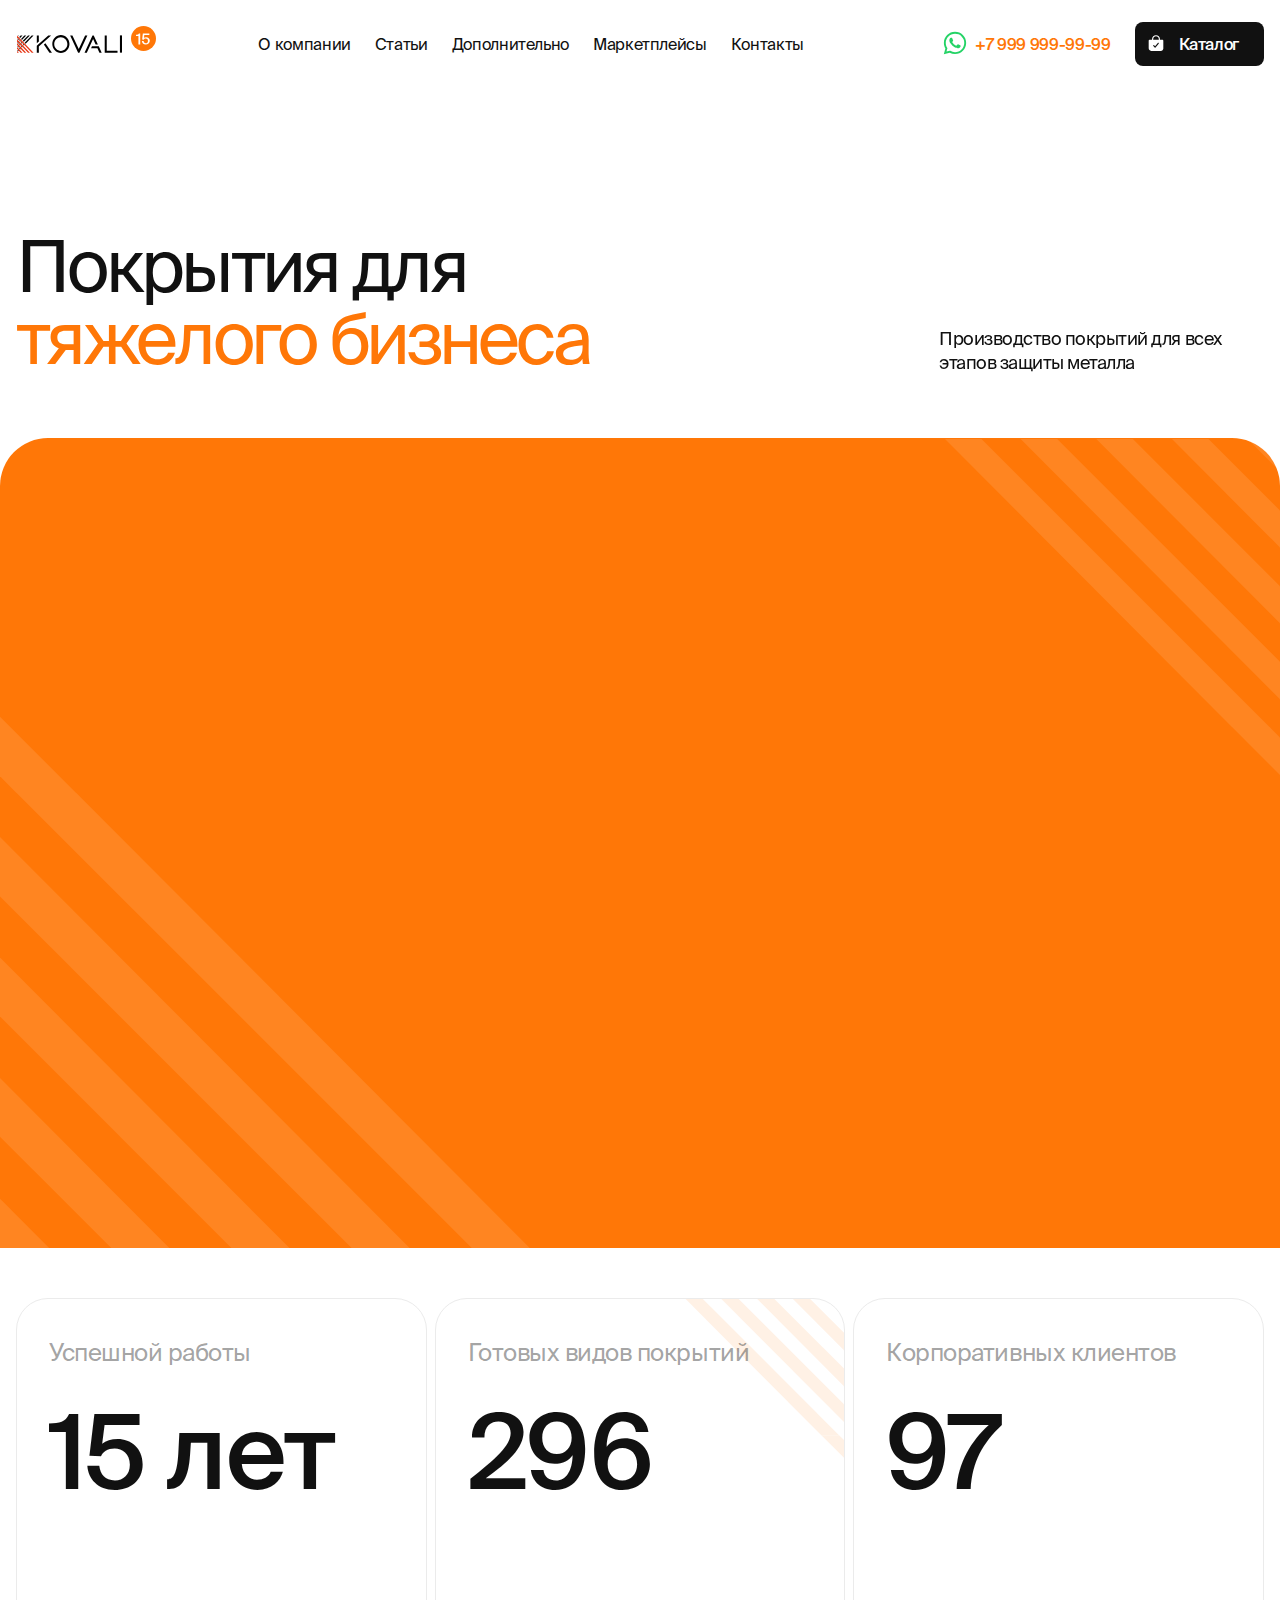
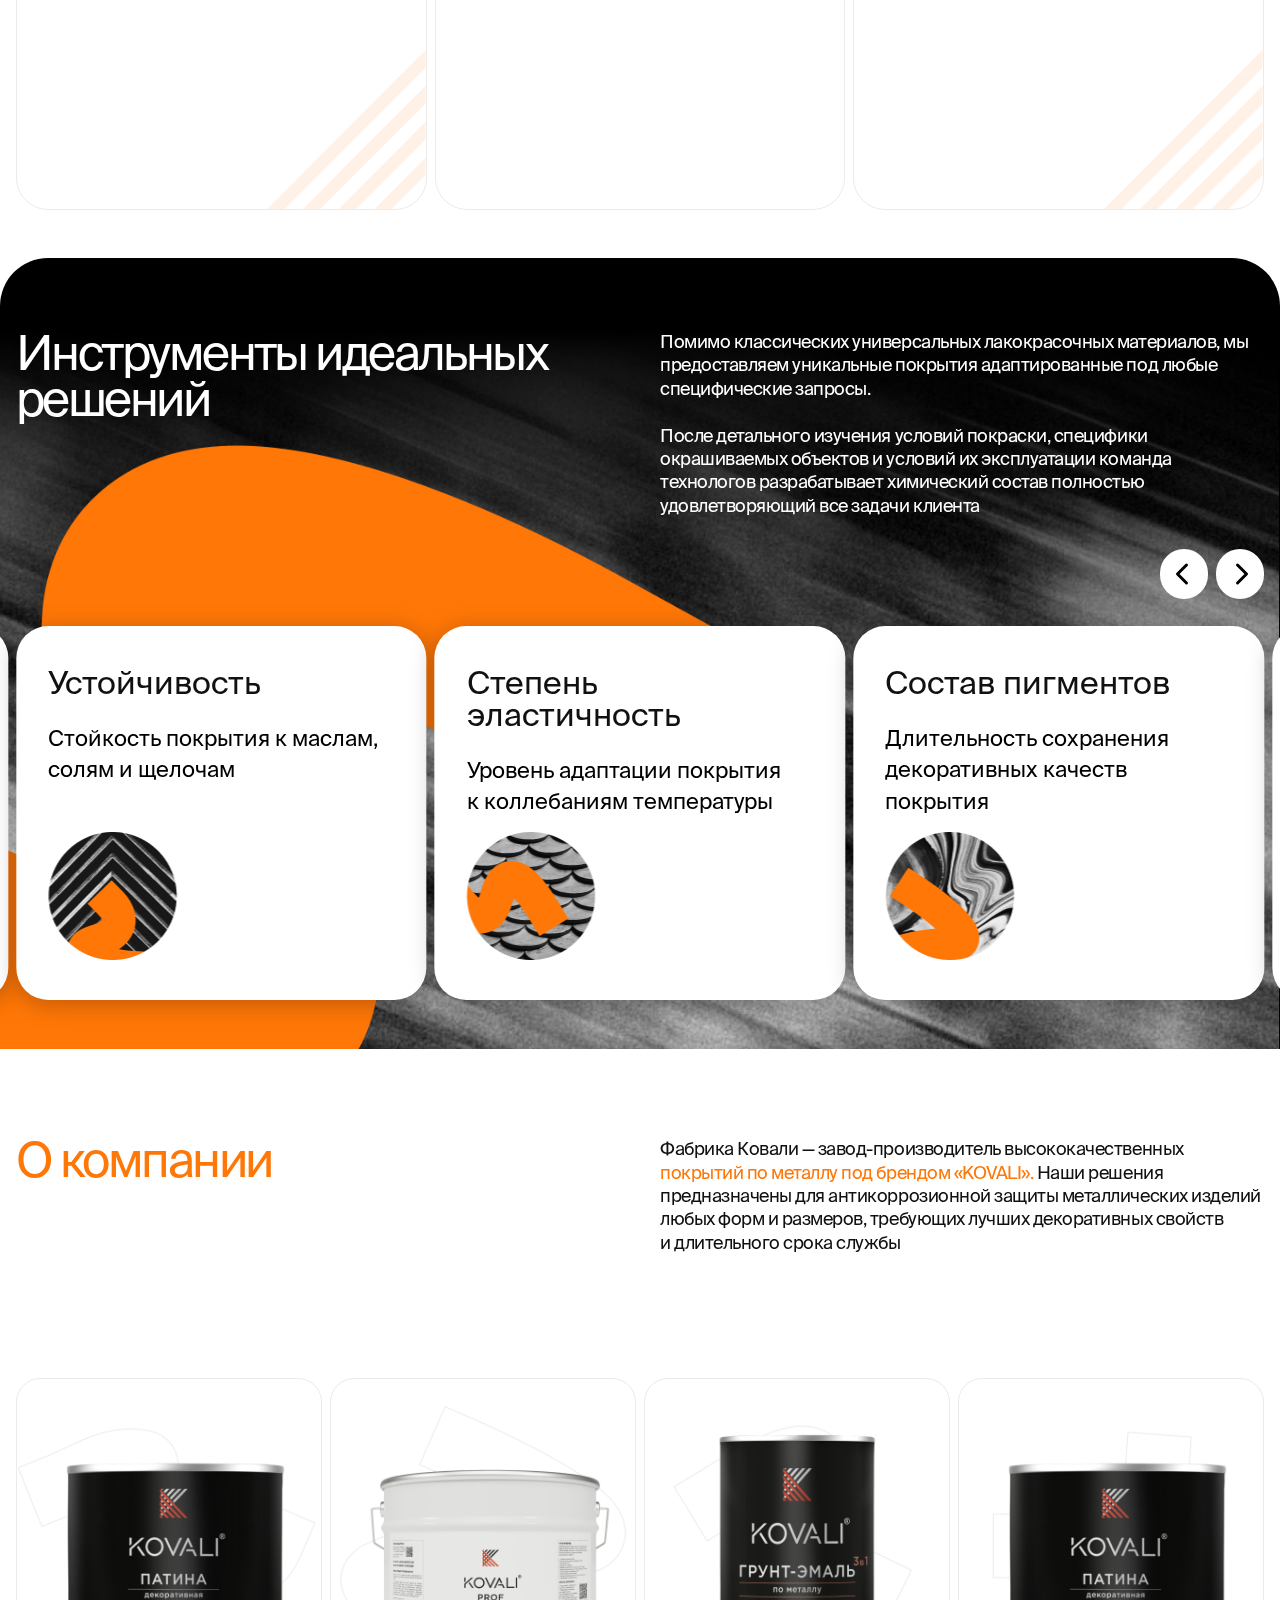
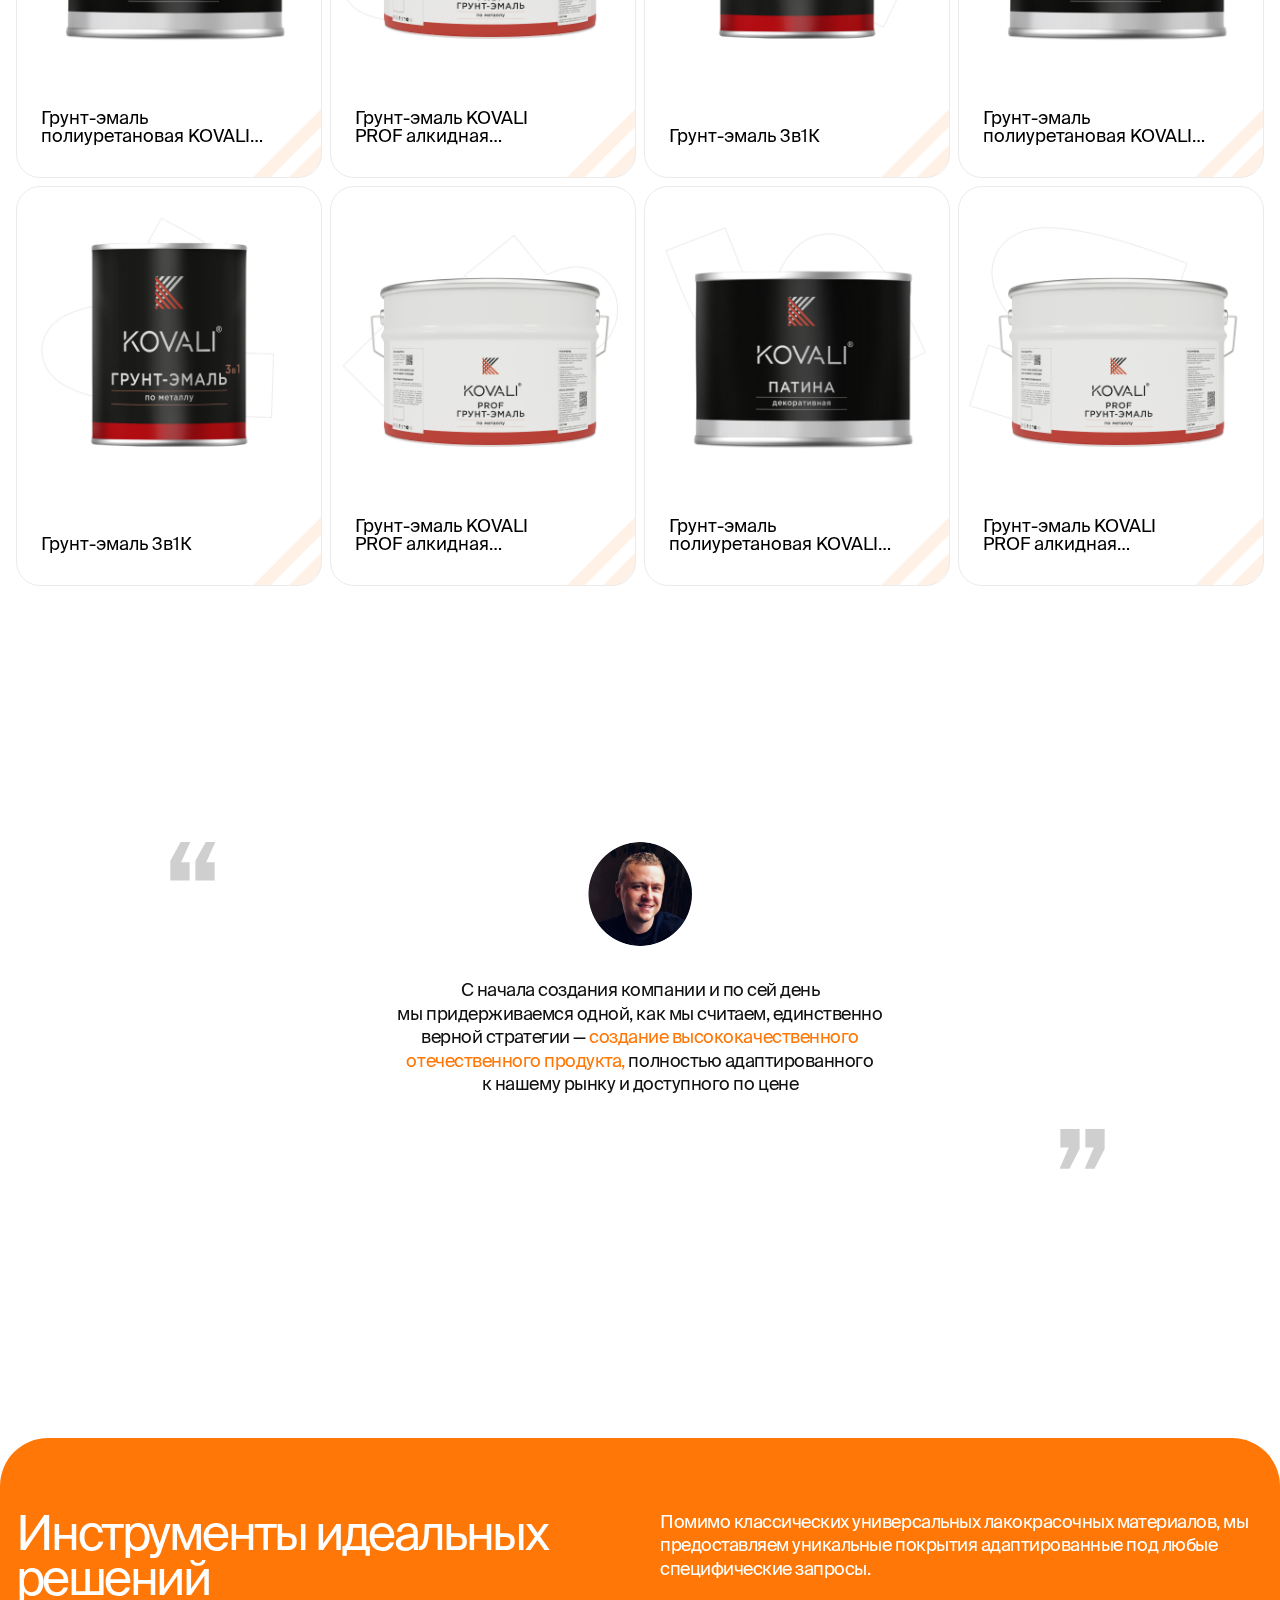
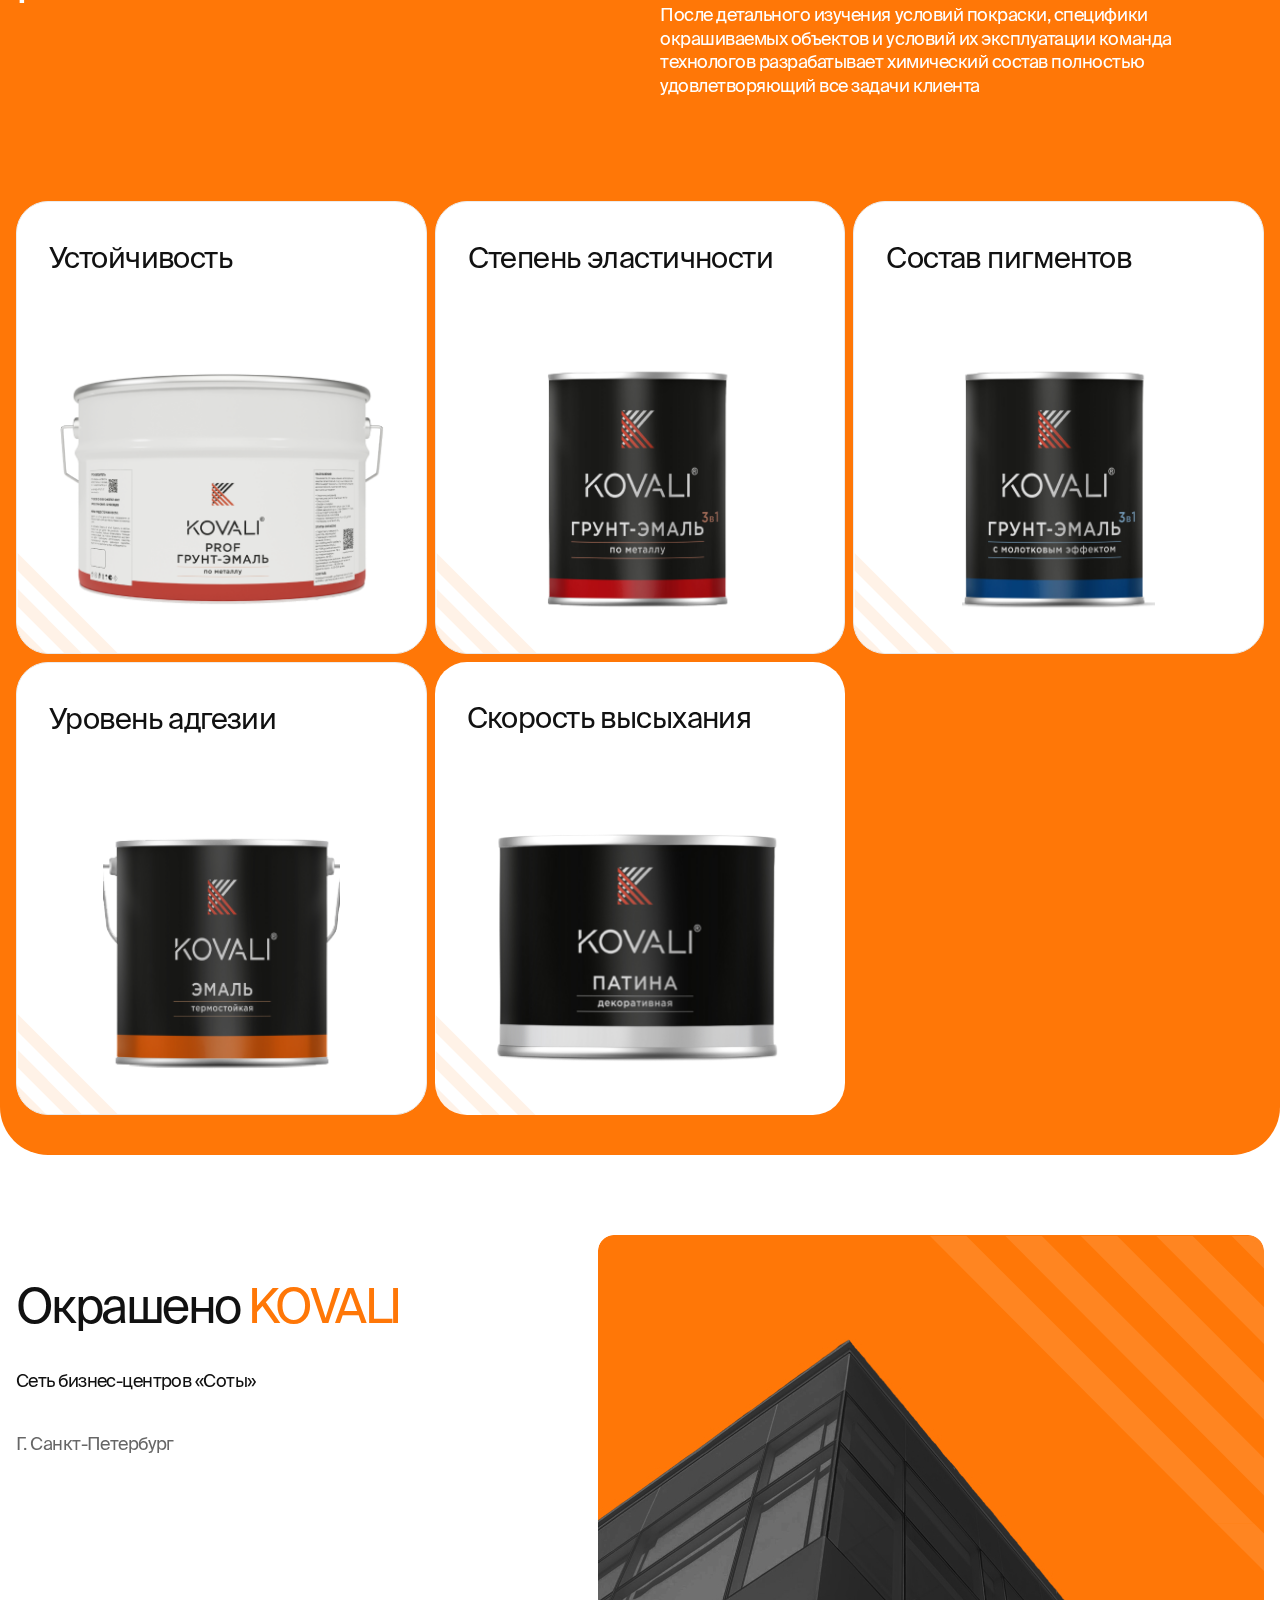
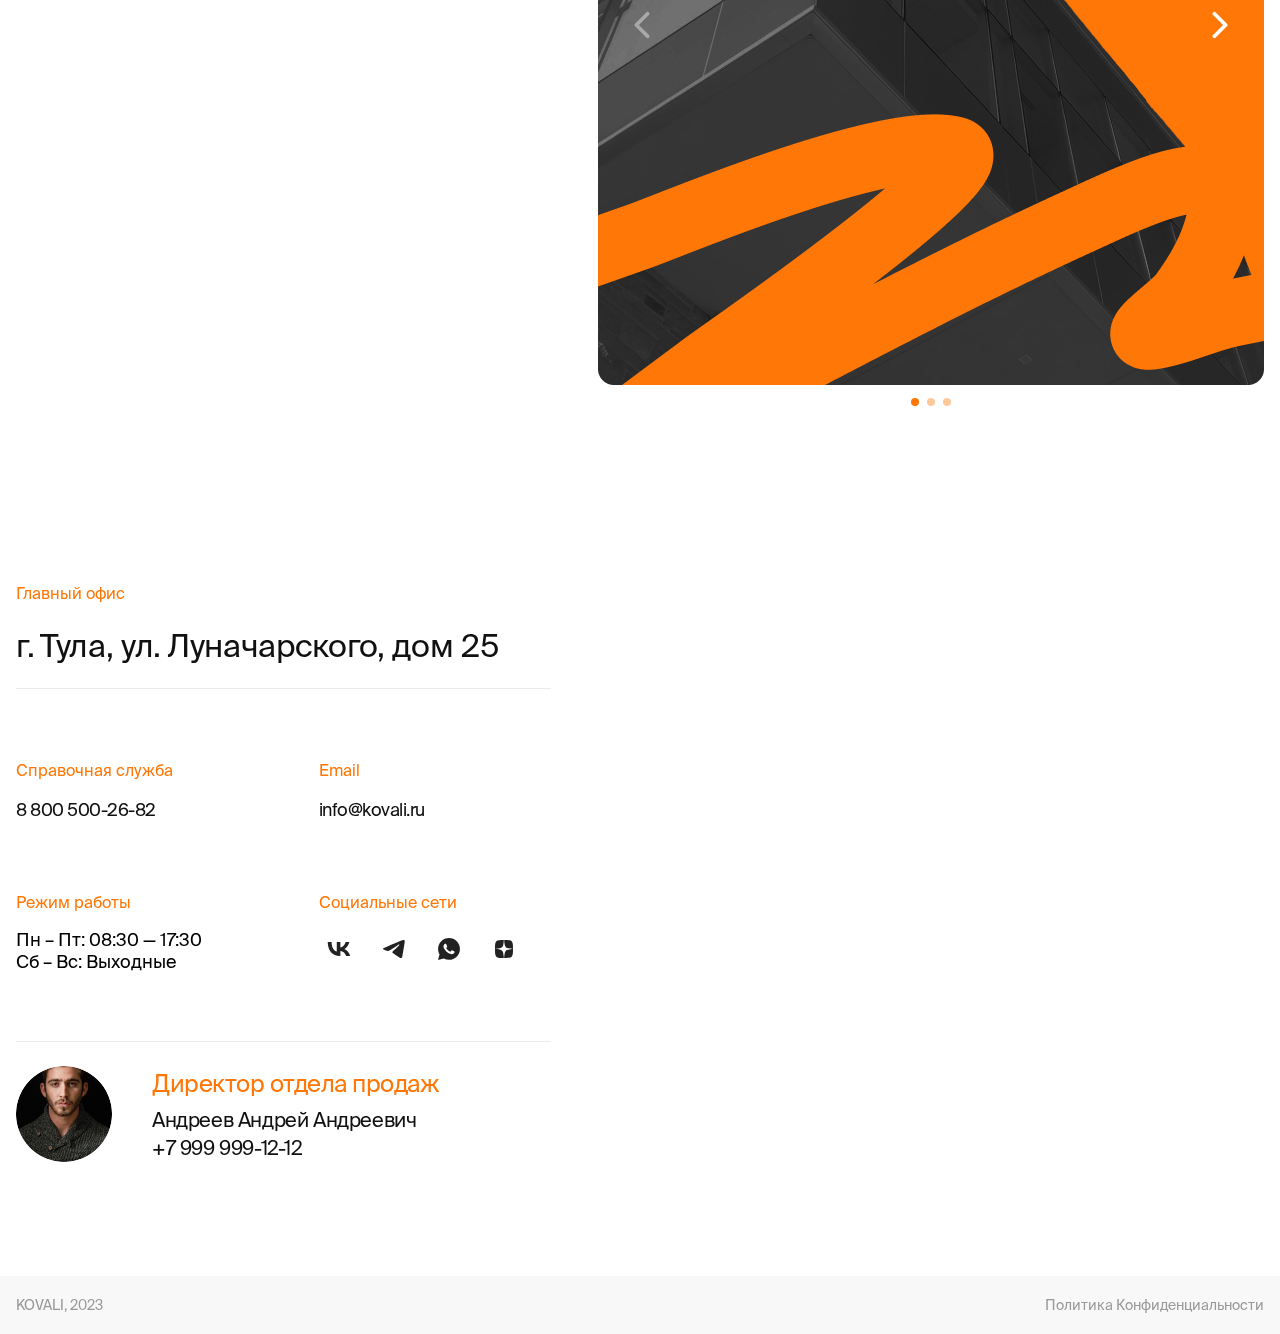
==== commit 116f2c62: "add sections" ====
--- a/index.html
+++ b/index.html
@@ -13,23 +13,24 @@
     <div class="page">
         <div class="mobile-menu">
             <nav class="mobile-menu__nav">
-                <a href="#" class="mobile-menu__nav-link">
+                <a href="#about" class="mobile-menu__nav-link">
                     О компании
                 </a>
-                <a href="#" class="mobile-menu__nav-link">
+                <a href="./articles.html" class="mobile-menu__nav-link">
                     Статьи
                 </a>
                 <a href="#" class="mobile-menu__nav-link">
                     Дополнительно
                 </a>
-                <a href="#" class="mobile-menu__nav-link">
+                <a href="https://www.ozon.ru/brand/kovali-100344887/?utm_campaign=vendor_org_244285"
+                    class="mobile-menu__nav-link" target="_blank">
                     Маркетплейсы
                 </a>
-                <a href="#" class="mobile-menu__nav-link">
+                <a href="#contacts" class="mobile-menu__nav-link">
                     Контакты
                 </a>
             </nav>
-            <a href="#" class="btn btn_icon mobile-menu__btn">
+            <a href="./catalog.html" class="btn btn_icon mobile-menu__btn">
                 <div class="btn__icon">
                     <svg width="24" height="24" viewBox="0 0 24 24" fill="none" xmlns="http://www.w3.org/2000/svg">
                         <path
@@ -44,8 +45,8 @@
         </div>
         <header class="header">
             <div class="wrapper header__wrapper">
-                <a href="#" class="header__logo-link">
-                    <img src="./assets/img/logo.png" alt="Краски KOVALI" class="logo header__logo">
+                <a href="/" class="header__logo-link">
+                    <img src="./assets/img/logo.svg" alt="Краски KOVALI" class="logo header__logo">
                     <span class="header__logo-year">
                         <svg xmlns="http://www.w3.org/2000/svg" width="25" height="25" viewBox="0 0 25 25" fill="none">
                             <rect width="25" height="25" rx="12.5" fill="#FF7707" />
@@ -58,19 +59,20 @@
                     </span>
                 </a>
                 <nav class="header__nav">
-                    <a href="#" class="header__nav-link">
+                    <a href="#about" class="header__nav-link">
                         О компании
                     </a>
-                    <a href="#" class="header__nav-link">
+                    <a href="./articles.html" class="header__nav-link">
                         Статьи
                     </a>
                     <a href="#" class="header__nav-link">
                         Дополнительно
                     </a>
-                    <a href="#" class="header__nav-link">
+                    <a href="https://www.ozon.ru/brand/kovali-100344887/?utm_campaign=vendor_org_244285"
+                        class="header__nav-link" target="_blank">
                         Маркетплейсы
                     </a>
-                    <a href="#" class="header__nav-link">
+                    <a href="#contacts" class="header__nav-link">
                         Контакты
                     </a>
                 </nav>
@@ -91,7 +93,7 @@
                     <a href="tel:+79999999999" class="tel-link header__tel-link">
                         +7 999 999-99-99
                     </a>
-                    <a href="#" class="btn btn_icon header__btn">
+                    <a href="./catalog.html" class="btn btn_icon header__btn">
                         <div class="btn__icon">
                             <svg width="24" height="24" viewBox="0 0 24 24" fill="none"
                                 xmlns="http://www.w3.org/2000/svg">
@@ -127,119 +129,205 @@
                         Производство покрытий для всех этапов защиты металла
                     </p>
                 </div>
-                <div class="promo-section__video-wrapper">
-                    <video src="./assets/video/promo-video.mp4" playsinline autoplay muted loop
-                        class="promo-section__video"></video>
-                </div>
             </section>
-            <section class="advantages-section">
-                <div class="wrapper advantages-section__wrapper">
-                    <ul class="advantages-section__list">
-                        <li class="advantages-section__list-item">
-                            <h3 class="advantages-section__list-item-heading">
-                                <span>Собственная</span> лаборатория
-                            </h3>
-                            <img src="./assets/img/advantages-img-1.png" alt="Собственная лаборатория"
-                                class="advantages-section__list-item-img">
-                        </li>
-                        <li class="advantages-section__list-item">
-                            <h3 class="advantages-section__list-item-heading">
-                                Консультации на <br> <span>каждом этапе работ</span>
-                            </h3>
-                            <img src="./assets/img/advantages-img-2.png" alt="Консультации на каждом этапе работ"
-                                class="advantages-section__list-item-img">
-                        </li>
-                        <li class="advantages-section__list-item">
-                            <h3 class="advantages-section__list-item-heading">
-                                Индвидуальный подбор <span>характеристик краски</span>
-                            </h3>
-                            <img src="./assets/img/advantages-img-3.png" alt="Индвидуальный подбор характеристик краски"
-                                class="advantages-section__list-item-img">
-                        </li>
-                        <li
-                            class="advantages-section__list-item advantages-section__list-item_count advantages-section__list-item_video anim-on-view">
-                            <h4 class="advantages-section__list-item-subheading">
-                                Успешной работы <span class="advantages-section__list-item-count">
-                                    15 лет
-                                </span>
-                            </h4>
-                            <video playsinline autoplay muted loop src="./assets/video/advantages-video.mp4"
-                                class="advantages-section__list-item-video">
-
-                            </video>
-                        </li>
-                        <li
-                            class="advantages-section__list-item advantages-section__list-item_count advantages-section__list-item_image advantages-section__list-item_image-black anim-on-view">
-                            <h4 class="advantages-section__list-item-subheading">
-                                Готовых видов покрытий <span class="advantages-section__list-item-count">
-                                    296
-                                </span>
-                            </h4>
-                            <img src="./assets/img/advantages-card-bg.png" alt=""
-                                class="advantages-section__list-item-bg advantages-section__list-item-bg_80">
-                        </li>
-                        <li
-                            class="advantages-section__list-item advantages-section__list-item_count advantages-section__list-item_image advantages-section__list-item_image-black anim-on-view">
-                            <h4 class="advantages-section__list-item-subheading">
-                                Корпоративных клиентов <span class="advantages-section__list-item-count">
-                                    97
-                                </span>
-                            </h4>
-                            <img src="./assets/img/advantages-map.svg" alt="" class="advantages-section__list-item-bg">
-                        </li>
-
-                    </ul>
-                </div>
-            </section>
-            <section class="about-section">
+            <div class="parallax-group">
+                <section class="video-section">
+                    <div class="video-section__video-wrapper">
+                        <video src="./assets/video/promo-video.mp4" playsinline autoplay muted loop
+                            class="video-section__video"></video>
+                    </div>
+                </section>
+                <section class="advantages-section">
+                    <div class="wrapper advantages-section__wrapper">
+                        <ul class="advantages-section__list">
+                            <li
+                                class="advantages-section__list-item advantages-section__list-item_count advantages-section__list-item_video anim-on-view">
+                                <h4 class="advantages-section__list-item-subheading">
+                                    Успешной работы <span class="advantages-section__list-item-count">
+                                        15 лет
+                                    </span>
+                                </h4>
+                                <video playsinline autoplay muted loop src="./assets/video/advantages-video.mp4"
+                                    class="advantages-section__list-item-video">
+
+                                </video>
+                            </li>
+                            <li
+                                class="advantages-section__list-item advantages-section__list-item_count advantages-section__list-item_image advantages-section__list-item_image-black anim-on-view">
+                                <h4 class="advantages-section__list-item-subheading">
+                                    Готовых видов покрытий <span class="advantages-section__list-item-count">
+                                        296
+                                    </span>
+                                </h4>
+                                <img src="./assets/img/advantages-card-bg.png" alt=""
+                                    class="advantages-section__list-item-bg advantages-section__list-item-bg_80">
+                            </li>
+                            <li
+                                class="advantages-section__list-item advantages-section__list-item_count advantages-section__list-item_image advantages-section__list-item_image-black anim-on-view">
+                                <h4 class="advantages-section__list-item-subheading">
+                                    Корпоративных клиентов <span class="advantages-section__list-item-count">
+                                        97
+                                    </span>
+                                </h4>
+                                <img src="./assets/img/advantages-map.svg" alt=""
+                                    class="advantages-section__list-item-bg">
+                            </li>
+
+                        </ul>
+                    </div>
+                </section>
+                <section class="instruments-section">
+                    <div class="wrapper instruments-section__wrapper">
+                        <div class="instruments-section__row">
+                            <h2 class="subheading subheading_white">
+                                Инструменты идеальных решений
+                            </h2>
+                            <div class="instruments-section__text-contet">
+                                <p class="text">
+                                    Помимо классических универсальных лакокрасочных материалов, мы предоставляем
+                                    уникальные покрытия адаптированные под
+                                    любые специфические запросы.
+                                    <br>
+                                    <br>
+                                    После детального изучения условий покраски, специфики окрашиваемых объектов и
+                                    условий их эксплуатации команда технологов
+                                    разрабатывает химический состав полностью удовлетворяющий все задачи клиента
+                                </p>
+                            </div>
+                        </div>
+                        <div class="instruments-section__swiper-navigation">
+                            <button
+                                class="instruments-section__swiper-navigation-btn instruments-section__swiper-navigation-btn-left">
+                                <svg width="48" height="50" viewBox="0 0 48 50" fill="none"
+                                    xmlns="http://www.w3.org/2000/svg">
+                                    <rect width="48" height="50" rx="24" fill="white" />
+                                    <path d="M26.4922 16L17.4922 25L26.4922 34" stroke="black" stroke-width="3"
+                                        stroke-linecap="round" stroke-linejoin="round" />
+                                </svg>
+                            </button>
+                            <button
+                                class="instruments-section__swiper-navigation-btn instruments-section__swiper-navigation-btn-right">
+                                <svg width="48" height="50" viewBox="0 0 48 50" fill="none"
+                                    xmlns="http://www.w3.org/2000/svg">
+                                    <rect width="48" height="50" rx="24" fill="white" />
+                                    <path d="M21.5078 16L30.5078 25L21.5078 34" stroke="black" stroke-width="3"
+                                        stroke-linecap="round" stroke-linejoin="round" />
+                                </svg>
+
+                            </button>
+                        </div>
+                        <div class="swiper instruments-section__swiper">
+                            <div class="swiper-wrapper">
+                                <div class="swiper-slide instruments-section__swiper-slide">
+                                    <h3 class="instruments-section__swiper-slide-heading">Скорость высыхания</h3>
+                                    <p class="instruments-section__swiper-slide-text">
+                                        Стойкость покрытия к маслам, солям и щелочам
+                                    </p>
+                                    <img src="./assets/img/instrument-card-1.png"
+                                        alt="Стойкость покрытия к маслам, солям и щелочам"
+                                        class="instruments-section__swiper-slide-img">
+                                </div>
+                                <div class="swiper-slide instruments-section__swiper-slide">
+                                    <h3 class="instruments-section__swiper-slide-heading">Устойчивость</h3>
+                                    <p class="instruments-section__swiper-slide-text">
+                                        Стойкость покрытия к маслам, солям и щелочам
+                                    </p>
+                                    <img src="./assets/img/instrument-card-2.png" alt="Устойчивость"
+                                        class="instruments-section__swiper-slide-img">
+                                </div>
+                                <div class="swiper-slide instruments-section__swiper-slide">
+                                    <h3 class="instruments-section__swiper-slide-heading">Степень эластичность</h3>
+                                    <p class="instruments-section__swiper-slide-text">
+                                        Уровень адаптации покрытия к коллебаниям температуры
+                                    </p>
+                                    <img src="./assets/img/instrument-card-3.png" alt=""
+                                        class="instruments-section__swiper-slide-img">
+                                </div>
+                                <div class="swiper-slide instruments-section__swiper-slide">
+                                    <h3 class="instruments-section__swiper-slide-heading">Состав пигментов</h3>
+                                    <p class="instruments-section__swiper-slide-text">
+                                        Длительность сохранения декоративных качеств покрытия
+                                    </p>
+                                    <img src="./assets/img/instrument-card-4.png" alt=""
+                                        class="instruments-section__swiper-slide-img">
+                                </div>
+                                <div class="swiper-slide instruments-section__swiper-slide">
+                                    <h3 class="instruments-section__swiper-slide-heading">Уровень адгезиия</h3>
+                                    <p class="instruments-section__swiper-slide-text">
+                                        Сила сцепления с поверхностью
+                                    </p>
+                                    <img src="./assets/img/instrument-card-5.png" alt=""
+                                        class="instruments-section__swiper-slide-img">
+                                </div>
+                            </div>
+                        </div>
+                    </div>
+                </section>
+            </div>
+            <section class="about-section" id="about">
                 <div class="wrapper about-section__wrapper">
-                    <h2 class="subheading about-section__heading">
-                        О компании
-                    </h2>
-                    <div class="about-section__text-content">
-                        <p>
-                            Фабрика Ковали — завод-производитель высококачественных <span>покрытий по металлу
-                                под брендом «KOVALI».</span> Наши решения
-                            предназначены для антикоррозионной защиты металлических изделий любых форм и размеров,
-                            требующих лучших декоративных
-                            свойств и длительного срока службы
-                        </p>
-                    </div>
-                </div>
-                <div class="about-section__overlay">
-                    <div class="about-section__overlay-message about-section__overlay-message_first">
-                        <p class="about-section__overlay-message-text">Защитный слой: Цинконаполненный грунт KOVALI
-                        </p>
-                        <div class="about-section__overlay-popup">
-                            <img src="./assets/img/грунт-эмаль.png" alt="Цинконаполненный грунт KOVALI 95%"
-                                class="about-section__overlay-popup-img">
-                            <h4 class="about-section__overlay-popup-heading">
-                                Цинконаполненный грунт <br> KOVALI 95%
-                            </h4>
-                            <a href="https://kovali.ru/catalog/gruntovki/po_metallu_antikorroziynye/33241/"
-                                class="btn about-section__overlay-popup-btn">
-                                Перейти в каталог
-                            </a>
-                        </div>
-                    </div>
-                    <div class="about-section__overlay-message about-section__overlay-message_second">
-                        <p class="about-section__overlay-message-text">Декоративный слой: Акриловая грунт-эмаль
-                            KOVALI
-                        </p>
-                        <div class="about-section__overlay-popup">
-                            <img src="./assets/img/грунт-эмаль.png"
-                                alt="Декоративный слой: Акриловая грунт-эмаль KOVALI"
-                                class="about-section__overlay-popup-img">
-                            <h4 class="about-section__overlay-popup-heading">
-                                Декоративный слой: Акриловая грунт-эмаль KOVALI
-                            </h4>
-                            <a href="https://kovali.ru/catalog/gruntovki/po_metallu_antikorroziynye/33241/"
-                                class="btn about-section__overlay-popup-btn">
-                                Перейти в каталог
-                            </a>
-                        </div>
-                    </div>
-                </div>
+                    <div class="about-section__row">
+                        <h2 class="subheading subheading_brand about-section__heading">
+                            О компании
+                        </h2>
+                        <div class="about-section__text-content">
+                            <p>
+                                Фабрика Ковали — завод-производитель высококачественных <span>покрытий по металлу
+                                    под брендом «KOVALI».</span> Наши решения
+                                предназначены для антикоррозионной защиты металлических изделий любых форм и размеров,
+                                требующих лучших декоративных
+                                свойств и длительного срока службы
+                            </p>
+                        </div>
+                    </div>
+                    <div class="about-section__layout">
+                        <div class="about-section__card">
+                            <img src="./assets/img/card-img1.png" alt="" class="about-section__card-img">
+                            <img src="./assets/img/card-img1.svg" alt="" class="about-section__card-bg">
+                            <h4 class="about-section__card-heading">Грунт-эмаль полиуретановая KOVALI 2К</h4>
+                        </div>
+                        <div class="about-section__card">
+                            <img src="./assets/img/card-img2.png" alt="" class="about-section__card-img">
+                            <img src="./assets/img/card-img2.svg" alt="" class="about-section__card-bg">
+                            <h4 class="about-section__card-heading">Грунт-эмаль KOVALI PROF алкидная тиксотропная
+                                по металлуК</h4>
+                        </div>
+                        <div class="about-section__card">
+                            <img src="./assets/img/card-img3.png" alt="" class="about-section__card-img">
+                            <img src="./assets/img/card-img3.svg" alt="" class="about-section__card-bg">
+                            <h4 class="about-section__card-heading">Грунт-эмаль 3в1К</h4>
+                        </div>
+                        <div class="about-section__card">
+                            <img src="./assets/img/card-img4.png" alt="" class="about-section__card-img">
+                            <img src="./assets/img/card-img4.svg" alt="" class="about-section__card-bg">
+                            <h4 class="about-section__card-heading">Грунт-эмаль полиуретановая KOVALI 2КК</h4>
+                        </div>
+                        <div class="about-section__card">
+                            <img src="./assets/img/card-img5.png" alt="" class="about-section__card-img">
+                            <img src="./assets/img/card-img5.svg" alt="" class="about-section__card-bg">
+                            <h4 class="about-section__card-heading">Грунт-эмаль 3в1К</h4>
+                        </div>
+                        <div class="about-section__card">
+                            <img src="./assets/img/card-img6.png" alt="" class="about-section__card-img">
+                            <img src="./assets/img/card-img6.svg" alt="" class="about-section__card-bg">
+                            <h4 class="about-section__card-heading">Грунт-эмаль KOVALI PROF алкидная тиксотропная
+                                по металлуК</h4>
+                        </div>
+                        <div class="about-section__card">
+                            <img src="./assets/img/card-img7.png" alt="" class="about-section__card-img">
+                            <img src="./assets/img/card-img7.svg" alt="" class="about-section__card-bg">
+                            <h4 class="about-section__card-heading">Грунт-эмаль полиуретановая KOVALI 2К</h4>
+                        </div>
+                        <div class="about-section__card">
+                            <img src="./assets/img/card-img8.png" alt="" class="about-section__card-img">
+                            <img src="./assets/img/card-img8.svg" alt="" class="about-section__card-bg">
+                            <h4 class="about-section__card-heading">Грунт-эмаль KOVALI PROF алкидная тиксотропная
+                                по металлу</h4>
+                        </div>
+                    </div>
+                </div>
+
+
             </section>
             <section class="owner-section">
                 <div class="wrapper owner-section__wrapper">
@@ -247,9 +335,10 @@
                         <img src="./assets/img/owner-img.png" alt="Минаков Максим Алексеевич"
                             class="owner-section__review-img">
                         <p class="text owner-section__review-text">
-                            С начала создания компании и по сей день мы придерживаемся одной, как мы считаем,
-                            единственно верной стратегии —
-                            <span>создание высококачественного отечественного продукта,</span> полностью адаптированного
+                            С начала создания компании и по сей день <br> мы придерживаемся одной, как мы считаем,
+                            единственно <br> верной стратегии —
+                            <span>создание высококачественного <br> отечественного продукта,</span> полностью
+                            адаптированного <br>
                             к нашему рынку и доступного по цене
                         </p>
                         <p class="owner-section__name">
@@ -281,7 +370,7 @@
                         </div>
                     </div>
                     <ul class="dev-section__list">
-                        <li class="dev-section__list-item">
+                        <li class="dev-section__list-item anim-on-view">
                             <h5 class="dev-section__list-item-heading">
                                 Устойчивость
                             </h5>
@@ -290,16 +379,16 @@
                             </p>
                             <img src="./assets/img/ustoy.png" alt="" class="dev-section__list-item-img">
                         </li>
-                        <li class="dev-section__list-item">
+                        <li class="dev-section__list-item anim-on-view">
                             <h5 class="dev-section__list-item-heading">
-                                Степень эластичность
+                                Степень эластичности
                             </h5>
                             <p class="dev-section__list-item-hidden-text">
                                 Уровень адаптации покрытия к коллебаниям температуры
                             </p>
                             <img src="./assets/img/elastic.png" alt="" class="dev-section__list-item-img">
                         </li>
-                        <li class="dev-section__list-item">
+                        <li class="dev-section__list-item anim-on-view">
                             <h5 class="dev-section__list-item-heading">
                                 Состав пигментов
                             </h5>
@@ -308,22 +397,19 @@
                             </p>
                             <img src="./assets/img/pigments.png" alt="" class="dev-section__list-item-img">
                         </li>
-                        <li class="dev-section__list-item">
+                        <li class="dev-section__list-item anim-on-view">
                             <h5 class="dev-section__list-item-heading">
-                                Уровень адгезиия
+                                Уровень адгезии
                             </h5>
                             <p class="dev-section__list-item-hidden-text">
                                 Сила сцепления с поверхностью
                             </p>
                             <img src="./assets/img/adgezia.png" alt="" class="dev-section__list-item-img">
                         </li>
-                        <li class="dev-section__list-item">
+                        <li class="dev-section__list-item dev-section__list-item_no-anim">
                             <h5 class="dev-section__list-item-heading">
                                 Скорость высыхания
                             </h5>
-                            <p class="dev-section__list-item-hidden-text">
-                                Стойкость покрытия к маслам, солям и щелочам
-                            </p>
                             <img src="./assets/img/speed.png" alt="" class="dev-section__list-item-img">
                         </li>
                     </ul>
@@ -399,7 +485,7 @@
                     </div>
                 </div>
             </section>
-            <section class="contacts-section">
+            <section class="contacts-section" id="contacts">
                 <div class="wrapper contacts-section__wrapper">
                     <div class="contacts-section__info">
                         <div class="contacts-section__info-header">
@@ -532,76 +618,10 @@
             </div>
         </footer>
     </div>
+
     <script src="https://cdn.jsdelivr.net/npm/swiper@11/swiper-bundle.min.js"></script>
-    <script>
-
-        const headerBurgerBtnEl = document.querySelector('.header__burger-btn');
-        const mobileMenuEl = document.querySelector('.mobile-menu');
-
-        headerBurgerBtnEl.addEventListener('click', () => {
-            if (mobileMenuEl.classList.contains('active')) {
-                mobileMenuEl.classList.remove('active');
-                document.body.classList.remove('no-scroll')
-            } else {
-                mobileMenuEl.classList.add('active');
-                document.body.classList.add('no-scroll')
-            }
-        })
-
-
-        const aboutMessageEls = document.querySelectorAll('.about-section__overlay-message');
-
-        const tabsWrapperEl = document.querySelector('.projects-section__tabs')
-        const tabEls = tabsWrapperEl.querySelectorAll('.projects-section__tab')
-
-
-        aboutMessageEls.forEach(m => {
-            m.addEventListener('mouseenter', () => {
-                aboutMessageEls.forEach(m => m.classList.add('hidden'))
-                m.classList.remove('hidden')
-            })
-            m.addEventListener('mouseleave', () => {
-                aboutMessageEls.forEach(m => m.classList.remove('hidden'))
-            })
-        })
-
-
-
-
-        const projectSectionSwiper = new Swiper('.projects-section__swiper', {
-            slidesPerView: 1,
-            effect: 'fade',
-            navigation: {
-                prevEl: '.projects-section__swiper-nav-btn_left',
-                nextEl: '.projects-section__swiper-nav-btn_right',
-            },
-            pagination: {
-                el: '.projects-section__swiper-pagination',
-            },
-            on: {
-                slideChange: (e) => {
-                    const activeIdx = e.activeIndex;
-                    tabEls.forEach(t => t.classList.remove('active'))
-                    tabEls[activeIdx].classList.add('active')
-                }
-            }
-        })
-        const animEls = document.querySelectorAll(".anim-on-view")
-
-        const callback = (entries, observer) => {
-            entries.forEach((entry) => {
-                if (entry.isIntersecting) {
-                    entry.target.classList.add("view")
-                }
-            })
-        }
-        const myObserver = new IntersectionObserver(callback)
-        if (window.innerWidth <= 1024) {
-            animEls.forEach(card => myObserver.observe(card))
-        }
-
-
-    </script>
+    <script src="./scripts/burger-menu.js"></script>
+    <script src="./scripts/index.js"></script>
 </body>
 
 </html>--- a/styles/index.css
+++ b/styles/index.css
@@ -1,3 +1,4 @@
+@charset "UTF-8";
 @font-face {
   font-family: "Suisse Intl";
   font-weight: 300;
@@ -227,14 +228,31 @@
   color: #fff;
   background-color: #ff7707;
 }
+*:focus {
+  outline: none;
+}
+
+html {
+  scroll-behavior: smooth;
+}
+
+html,
+body {
+  overflow-x: clip;
+}
 
 body {
   position: relative;
   min-width: 320px;
   font-family: "Suisse Intl", sans-serif;
+  background-color: #fff;
 }
 body.no-scroll {
   overflow: hidden;
+}
+
+section {
+  background-color: #fff;
 }
 
 .wrapper {
@@ -518,21 +536,19 @@
   max-width: 325px;
   font-size: 22px;
 }
-.promo-section__video {
-  width: 100%;
-  height: 810px;
-  -o-object-fit: cover;
-     object-fit: cover;
-  -o-object-position: center;
-     object-position: center;
-  border-radius: 48px 48px 0px 0px;
-  background: #ff7707;
-}
-.promo-section__video-wrapper {
+
+.video-section {
+  width: 100%;
+  position: sticky;
+  left: 0;
+  top: 96px;
+  z-index: -1;
+}
+.video-section__video-wrapper {
   position: relative;
   z-index: 1;
 }
-.promo-section__video-wrapper::after {
+.video-section__video-wrapper::after {
   content: "";
   width: 556px;
   height: 554.25px;
@@ -545,7 +561,7 @@
   left: 0;
   bottom: 0;
 }
-.promo-section__video-wrapper::before {
+.video-section__video-wrapper::before {
   content: "";
   width: 351.11px;
   height: 350px;
@@ -558,11 +574,24 @@
   right: 0;
   top: 0;
 }
+.video-section__video {
+  width: 100%;
+  height: 810px;
+  -o-object-fit: cover;
+     object-fit: cover;
+  -o-object-position: center;
+     object-position: center;
+  border-radius: 48px 48px 0px 0px;
+  background: #ff7707;
+}
 
 .advantages-section {
-  position: relative;
-  top: -81px;
+  position: sticky;
+  left: 0;
+  top: 0;
   border-radius: 48px;
+  border-bottom-left-radius: 0px;
+  border-bottom-right-radius: 0px;
   background: #fff;
   z-index: 2;
   padding: 48px 0;
@@ -571,7 +600,7 @@
   width: 100%;
   display: grid;
   grid-template-columns: repeat(3, 1fr);
-  grid-template-rows: repeat(2, 512px);
+  grid-template-rows: repeat(1, 512px);
   gap: 8px;
 }
 .advantages-section__list-item-video {
@@ -718,128 +747,210 @@
      object-position: bottom;
 }
 
+.instruments-section {
+  position: sticky;
+  left: 0;
+  top: 96px;
+  z-index: 14;
+  padding-top: 72px;
+  padding-bottom: 49px;
+  background-image: url("../assets/img/instrument-bg-1.jpg");
+  background-repeat: no-repeat;
+  background-position: center;
+  background-size: cover;
+  border-radius: 48px;
+  border-bottom-left-radius: 0px;
+  border-bottom-right-radius: 0px;
+  transition: 0.43s;
+}
+.instruments-section__wrapper {
+  flex-direction: column;
+  align-items: flex-start;
+  justify-content: start;
+}
+.instruments-section__row {
+  width: 100%;
+  margin-bottom: 32px;
+  display: flex;
+  align-items: flex-start;
+  justify-content: space-between;
+  gap: 16px;
+}
+.instruments-section__text-contet {
+  max-width: 604px;
+}
+.instruments-section__text-contet p {
+  color: #fff;
+}
+.instruments-section__swiper {
+  width: 100%;
+  overflow: visible;
+}
+.instruments-section__swiper .swiper-wrapper {
+  transition: linear;
+}
+.instruments-section__swiper-navigation {
+  display: flex;
+  align-items: center;
+  gap: 8px;
+  margin-left: auto;
+  margin-bottom: 24px;
+}
+.instruments-section__swiper-navigation-btn {
+  cursor: pointer;
+  transition: 0.43s;
+}
+.instruments-section__swiper-navigation-btn:hover {
+  transform: scale(1.05);
+}
+.instruments-section__swiper-navigation-btn:active {
+  transform: scale(0.95);
+}
+.instruments-section__swiper-slide {
+  width: 100%;
+  max-width: 452px;
+  height: 374px;
+  display: flex;
+  flex-direction: column;
+  align-items: flex-start;
+  justify-content: start;
+  padding: 40px 32px;
+  background-color: #fff;
+  box-shadow: 0px 4px 24px rgba(0, 0, 0, 0.25);
+  border-radius: 32px;
+  cursor: pointer;
+  transition: 0.43s;
+  z-index: 1;
+}
+.instruments-section__swiper-slide:hover {
+  transform: scale(1.05);
+  z-index: 10;
+}
+.instruments-section__swiper-slide:hover .instruments-section__swiper-slide-heading {
+  color: #ff7707;
+}
+.instruments-section__swiper-slide:active {
+  transform: scale(0.95);
+}
+.instruments-section__swiper-slide.active .instruments-section__swiper-slide-heading {
+  color: #ff7707;
+}
+.instruments-section__swiper-slide.active:hover {
+  transform: scale(1);
+}
+.instruments-section__swiper-slide-heading {
+  margin-bottom: 24px;
+  font-size: 32px;
+  letter-spacing: -2%;
+  font-family: "Suisse Intl", sans-serif;
+  color: #111;
+  transition: 0.3s;
+}
+.instruments-section__swiper-slide-text {
+  margin-bottom: auto;
+  font-size: 22px;
+  line-height: 31.2px;
+  letter-spacing: -2%;
+}
+
 .about-section {
-  padding-top: 57px;
+  padding-top: 88px;
 }
 .about-section__wrapper {
   margin-bottom: 128px;
+  flex-direction: column;
   align-items: flex-start;
   justify-content: space-between;
   gap: 28px;
 }
+.about-section__row {
+  width: 100%;
+  margin-bottom: 96px;
+  display: flex;
+  align-items: flex-start;
+  justify-content: space-between;
+  gap: 16px;
+}
 .about-section__text-content {
   max-width: 604px;
 }
 .about-section__text-content p span {
   color: #ff7707;
 }
-.about-section__overlay {
+.about-section__layout {
+  width: 100%;
+  display: grid;
+  grid-template-columns: repeat(4, 1fr);
+  grid-auto-rows: 1fr;
+  gap: 8px;
+}
+.about-section__card {
   position: relative;
   width: 100%;
-  padding: 40px 32px;
-  min-height: 900px;
-  border-radius: 48px;
-  background-color: #ff7707;
-  background-image: url("../assets/img/about-bg.png"), url("../assets/img/about-lines-1.svg"), url("../assets/img/about-lines-2.svg");
-  background-size: cover, auto, auto;
+  height: 400px;
+  border: 1px solid rgb(235, 235, 235);
+  display: flex;
+  flex-direction: column;
+  align-items: flex-start;
+  justify-content: space-between;
+  background-image: url("../assets/img/card-bg.svg");
   background-repeat: no-repeat;
-  background-position: center, left top, bottom right;
-}
-.about-section__overlay-message {
-  position: absolute;
-  padding-bottom: 204px;
-  background-image: url("../assets/img/about-message-line.svg");
-  background-repeat: no-repeat;
-  background-position: right 75px bottom;
-  transition: 0.43s;
-}
-.about-section__overlay-message.hidden {
-  opacity: 0;
-  visibility: hidden;
-}
-.about-section__overlay-message:hover .about-section__overlay-popup {
+  background-position: right bottom;
+  border-radius: 24px;
+}
+.about-section__card:hover {
+  box-shadow: 0px 4px 40px rgba(17, 17, 17, 0.1);
+}
+.about-section__card:hover .about-section__card-bg {
   opacity: 1;
-  visibility: visible;
-}
-.about-section__overlay-message_first {
-  top: 40px;
-  left: 32px;
-}
-.about-section__overlay-message_second {
-  padding-bottom: 101px;
-  right: 315px;
-  bottom: 217px;
-  background-image: url("../assets/img/about-message-line-2.svg");
-}
-.about-section__overlay-message-text {
-  padding: 20px 24px;
-  border-radius: 100px;
-  background: rgba(255, 255, 255, 0.4);
-  -webkit-backdrop-filter: blur(32px);
-          backdrop-filter: blur(32px);
-  color: #fff;
-  font-family: "Suisse Intl", sans-serif;
-  font-size: 24px;
-  font-style: normal;
-  font-weight: 400;
-  line-height: normal;
-  letter-spacing: -0.48px;
-}
-.about-section__overlay-popup {
-  position: absolute;
-  left: 90%;
-  width: 100%;
-  max-width: 310px;
-  height: -moz-fit-content;
-  height: fit-content;
-  padding: 24px 16px;
-  border-radius: 24px;
-  border: 1px solid #ebebeb;
-  background: #fff;
-  display: flex;
-  flex-direction: column;
-  align-items: flex-start;
-  gap: 24px;
-  visibility: hidden;
-  opacity: 0;
-  transition: 0.43s;
-  z-index: 10;
-}
-.about-section__overlay-popup.active {
-  opacity: 1;
-  visibility: visible;
-}
-.about-section__overlay-popup-img {
-  width: 100%;
-  height: 172px;
+}
+.about-section__card:hover .about-section__card-heading {
+  color: #ff7707;
+}
+.about-section__card-img {
+  position: relative;
+  z-index: 2;
+  width: 100%;
+  height: 300px;
   -o-object-fit: contain;
      object-fit: contain;
-}
-.about-section__overlay-popup-heading {
-  color: #111;
-  font-family: "Suisse Intl", sans-serif;
-  font-size: 16px;
-  font-style: normal;
-  font-weight: 400;
-  line-height: normal;
-  letter-spacing: -0.32px;
-}
-.about-section__overlay-popup-btn {
-  padding: 14px 24px;
-  width: 100%;
-  text-align: center;
-  color: #fff;
-  font-family: "Suisse Intl", sans-serif;
-  font-size: 16px;
-  font-style: normal;
-  font-weight: 400;
-  line-height: normal;
-  letter-spacing: -0.32px;
+  -o-object-position: center;
+     object-position: center;
+}
+.about-section__card-bg {
+  position: absolute;
+  z-index: 1;
+  left: 0;
+  right: 0;
+  top: 40px;
+  margin: auto;
+  opacity: 0;
+  transition: 0.43s;
+}
+.about-section__card-heading {
+  margin-left: 24px;
+  margin-bottom: 32px;
+  margin-right: 58px;
+  font-size: 18px;
+  letter-spacing: -2%;
+  -webkit-line-clamp: 2; /* Число отображаемых строк */
+  display: -webkit-box; /* Включаем флексбоксы */
+  -webkit-box-orient: vertical; /* Вертикальная ориентация */
+  overflow: hidden;
+  transition: 0.43s;
 }
 
 .owner-section {
   padding-top: 128px;
   padding-bottom: 190px;
+  z-index: 13;
+}
+.owner-section.view .owner-section__review {
+  background-position: right bottom, left top;
+}
+.owner-section.view .owner-section__name,
+.owner-section.view .owner-section__who {
+  opacity: 1;
 }
 .owner-section__wrapper {
   flex-direction: column;
@@ -857,7 +968,8 @@
   text-align: center;
   background-image: url("../assets/img/right-blockquote.svg"), url("../assets/img/blockquote-left.svg");
   background-repeat: no-repeat;
-  background-position: right bottom, left top;
+  background-position: right 97px bottom, left 97px top;
+  transition: 1.3s;
 }
 .owner-section__review-img {
   width: 104px;
@@ -886,6 +998,8 @@
   font-weight: 400;
   line-height: 95%; /* 30.4px */
   letter-spacing: -1.28px;
+  opacity: 0;
+  transition: 1.3s;
 }
 .owner-section__who {
   max-width: 289px;
@@ -897,6 +1011,8 @@
   font-weight: 400;
   line-height: normal;
   letter-spacing: -0.4px;
+  opacity: 0;
+  transition: 1.3s;
 }
 
 .dev-section {
@@ -948,16 +1064,24 @@
   background-position: left bottom;
   transition: 0.43s;
 }
-.dev-section__list-item:hover {
+.dev-section__list-item:hover, .dev-section__list-item.view {
   background-color: #111;
   border: 1px solid #111;
   background-image: none;
 }
-.dev-section__list-item:hover .dev-section__list-item-heading, .dev-section__list-item:hover .dev-section__list-item-hidden-text {
+.dev-section__list-item:hover .dev-section__list-item-heading, .dev-section__list-item:hover .dev-section__list-item-hidden-text, .dev-section__list-item.view .dev-section__list-item-heading, .dev-section__list-item.view .dev-section__list-item-hidden-text {
   opacity: 0;
   visibility: hidden;
 }
-.dev-section__list-item:hover .dev-section__list-item-hidden-text {
+.dev-section__list-item:hover .dev-section__list-item-hidden-text, .dev-section__list-item.view .dev-section__list-item-hidden-text {
+  opacity: 1;
+  visibility: visible;
+}
+.dev-section__list-item_no-anim, .dev-section__list-item_no-anim:hover {
+  background-color: #fff;
+  border: none;
+}
+.dev-section__list-item_no-anim .dev-section__list-item-heading, .dev-section__list-item_no-anim .dev-section__list-item-hidden-text, .dev-section__list-item_no-anim:hover .dev-section__list-item-heading {
   opacity: 1;
   visibility: visible;
 }
@@ -1289,6 +1413,11 @@
   width: 100%;
   height: 92px;
   margin-bottom: 72px;
+  display: flex;
+  align-items: end;
+  gap: 32px;
+  overflow-x: auto;
+  overflow-y: hidden;
 }
 .articles-section__swiper-slide {
   width: -moz-fit-content;
@@ -1413,6 +1542,17 @@
   color: #111;
   font-family: "Suisse Intl", sans-serif;
   font-size: 40px;
+  font-style: normal;
+  font-weight: 400;
+  line-height: 95%; /* 38px */
+  letter-spacing: -0.8px;
+}
+.article-section__text-content h3 {
+  margin-top: 36px;
+  margin-bottom: 24px;
+  color: #999;
+  font-family: "Suisse Intl", sans-serif;
+  font-size: 28px;
   font-style: normal;
   font-weight: 400;
   line-height: 95%; /* 38px */
@@ -1727,6 +1867,9 @@
   margin-left: 296px;
 }
 
+.item-section {
+  margin-bottom: 96px;
+}
 .item-section__wrapper {
   display: grid;
   grid-template-columns: repeat(2, 1fr);
@@ -1746,10 +1889,11 @@
 .item-section__content-img {
   width: 100%;
   height: 577px;
-  -o-object-fit: cover;
-     object-fit: cover;
+  -o-object-fit: contain;
+     object-fit: contain;
   -o-object-position: center;
      object-position: center;
+  margin-bottom: 64px;
 }
 .item-section__text-content h2 {
   margin-top: 64px;
@@ -1849,8 +1993,15 @@
   line-height: normal;
   letter-spacing: -0.48px;
 }
+.item-section__info-list {
+  margin-bottom: 24px;
+  display: flex;
+  flex-direction: column;
+  align-items: flex-start;
+  justify-content: start;
+  gap: 24px;
+}
 .item-section__info-item {
-  margin-bottom: 24px;
   display: flex;
   flex-direction: column;
   align-items: flex-start;
@@ -1884,6 +2035,7 @@
   line-height: normal;
   letter-spacing: -0.36px;
   transition: 0.43s;
+  cursor: pointer;
 }
 .item-section__info-item-list-link:hover {
   border-color: #ff7707;
@@ -2002,6 +2154,9 @@
     right: 24%;
     bottom: 36%;
   }
+  .about-section__overlay-message_first .about-section__overlay-popup {
+    top: 42%;
+  }
   .owner-section {
     padding: 120px 0;
   }
@@ -2081,6 +2236,7 @@
   .item-section__content-img {
     max-width: 400px;
     height: auto;
+    margin-bottom: 64px;
   }
   .item-section__text-content h2 {
     margin-top: 48px;
@@ -2101,12 +2257,20 @@
   .mobile-menu {
     display: flex;
   }
+  .footer {
+    padding-bottom: 100px;
+  }
   .header {
     padding: 0;
     margin: 0;
   }
-  .header__btn, .header__nav {
+  .header__nav {
     display: none;
+  }
+  .header__btn {
+    position: fixed;
+    right: 32px;
+    bottom: 32px;
   }
   .header__burger-btn {
     display: block;
@@ -2174,6 +2338,9 @@
   }
   .about-section__overlay-message_second {
     right: unset;
+  }
+  .about-section__overlay-message_second .about-section__overlay-popup {
+    top: 40%;
   }
   .about-section__overlay-message-text {
     font-size: 16px;
@@ -2288,7 +2455,7 @@
   .about-section__overlay-popup {
     left: 0;
     right: 0;
-    top: 100px;
+    top: 100px !important;
     margin: 0 auto;
   }
   .articles-section__date-filter-link {
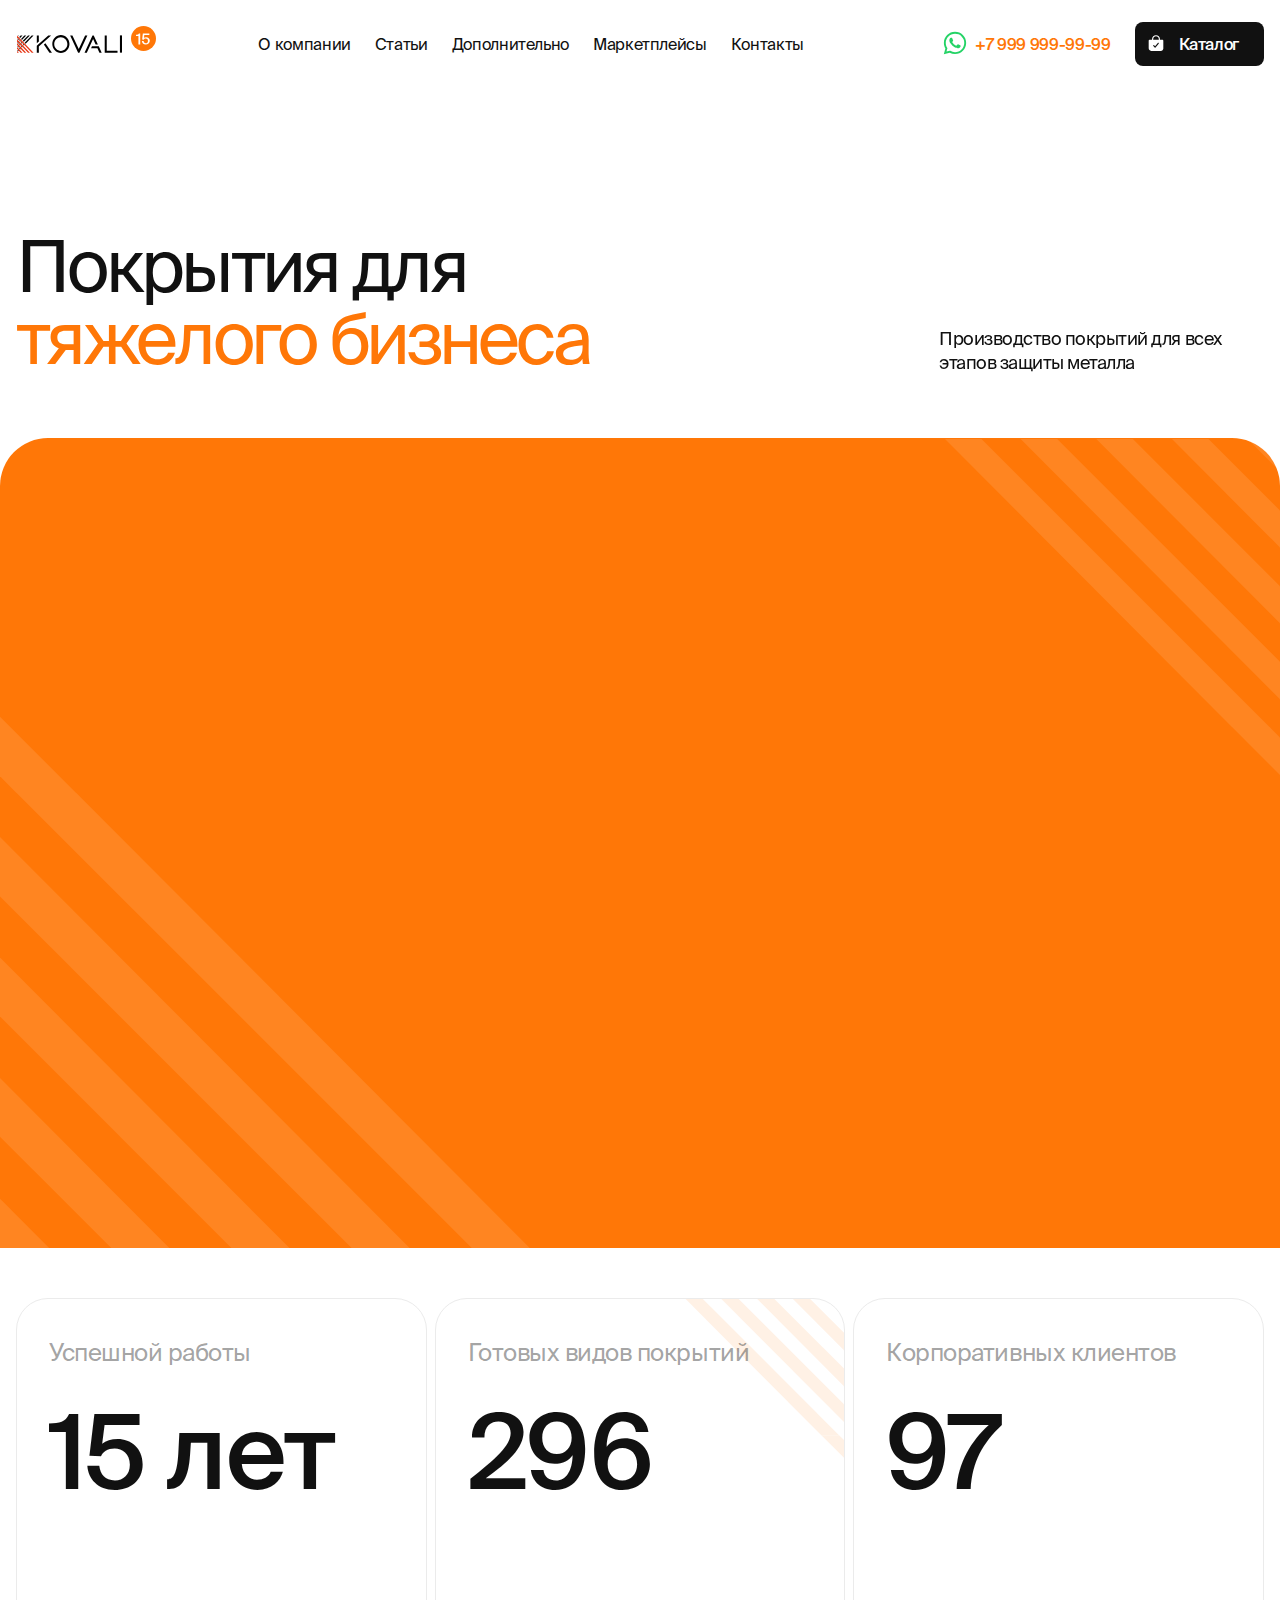
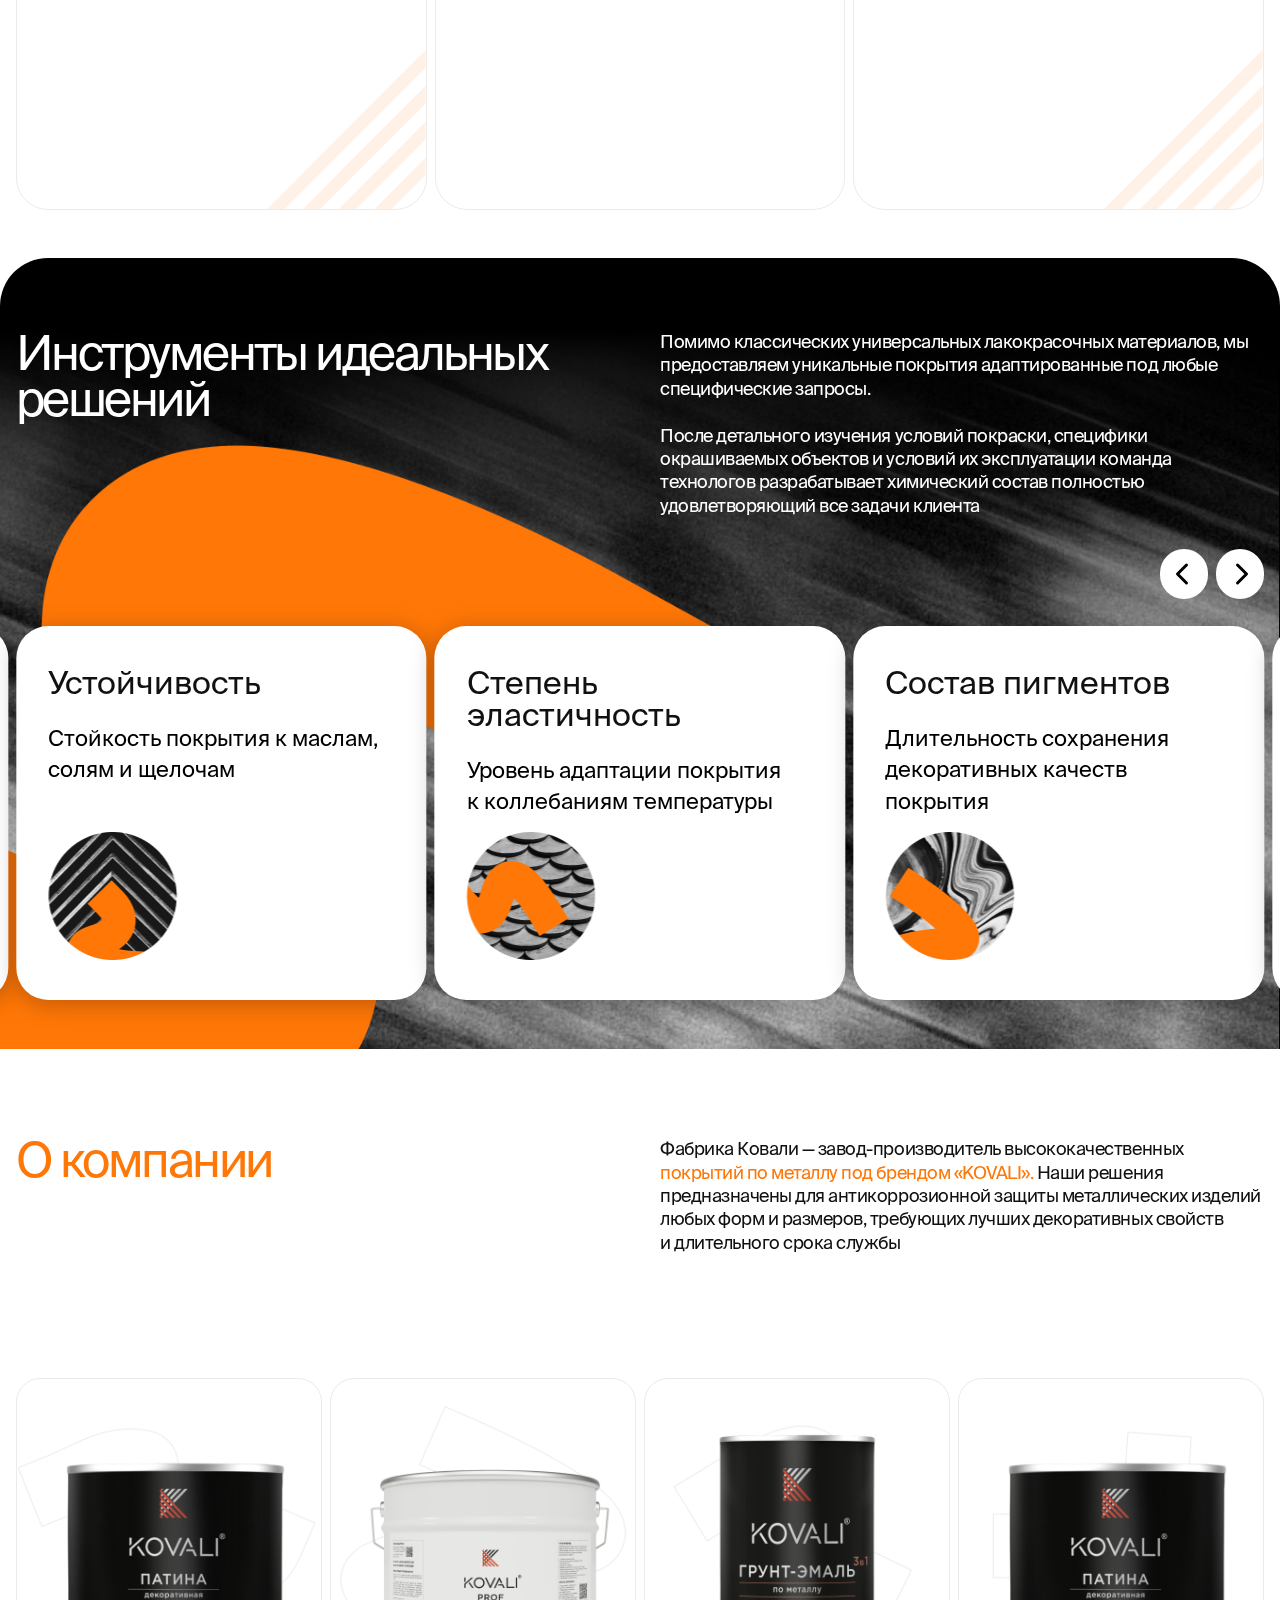
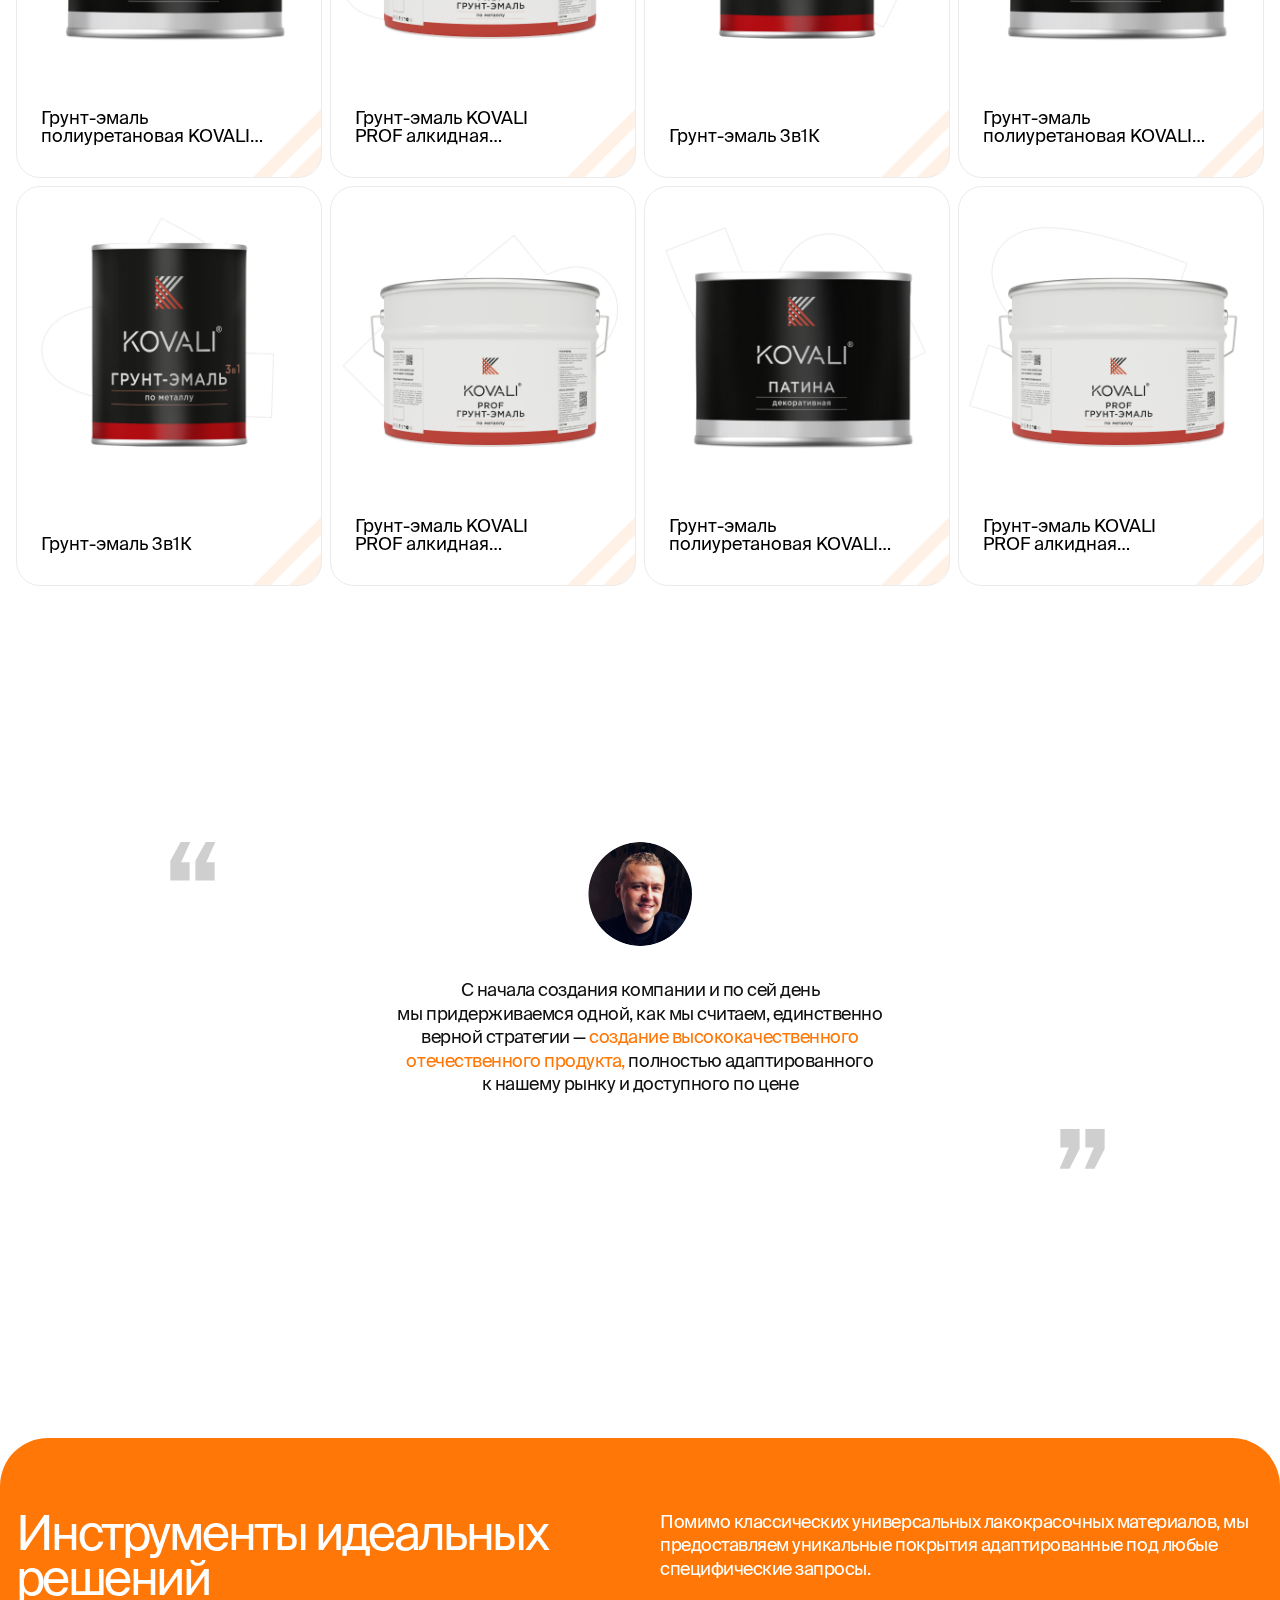
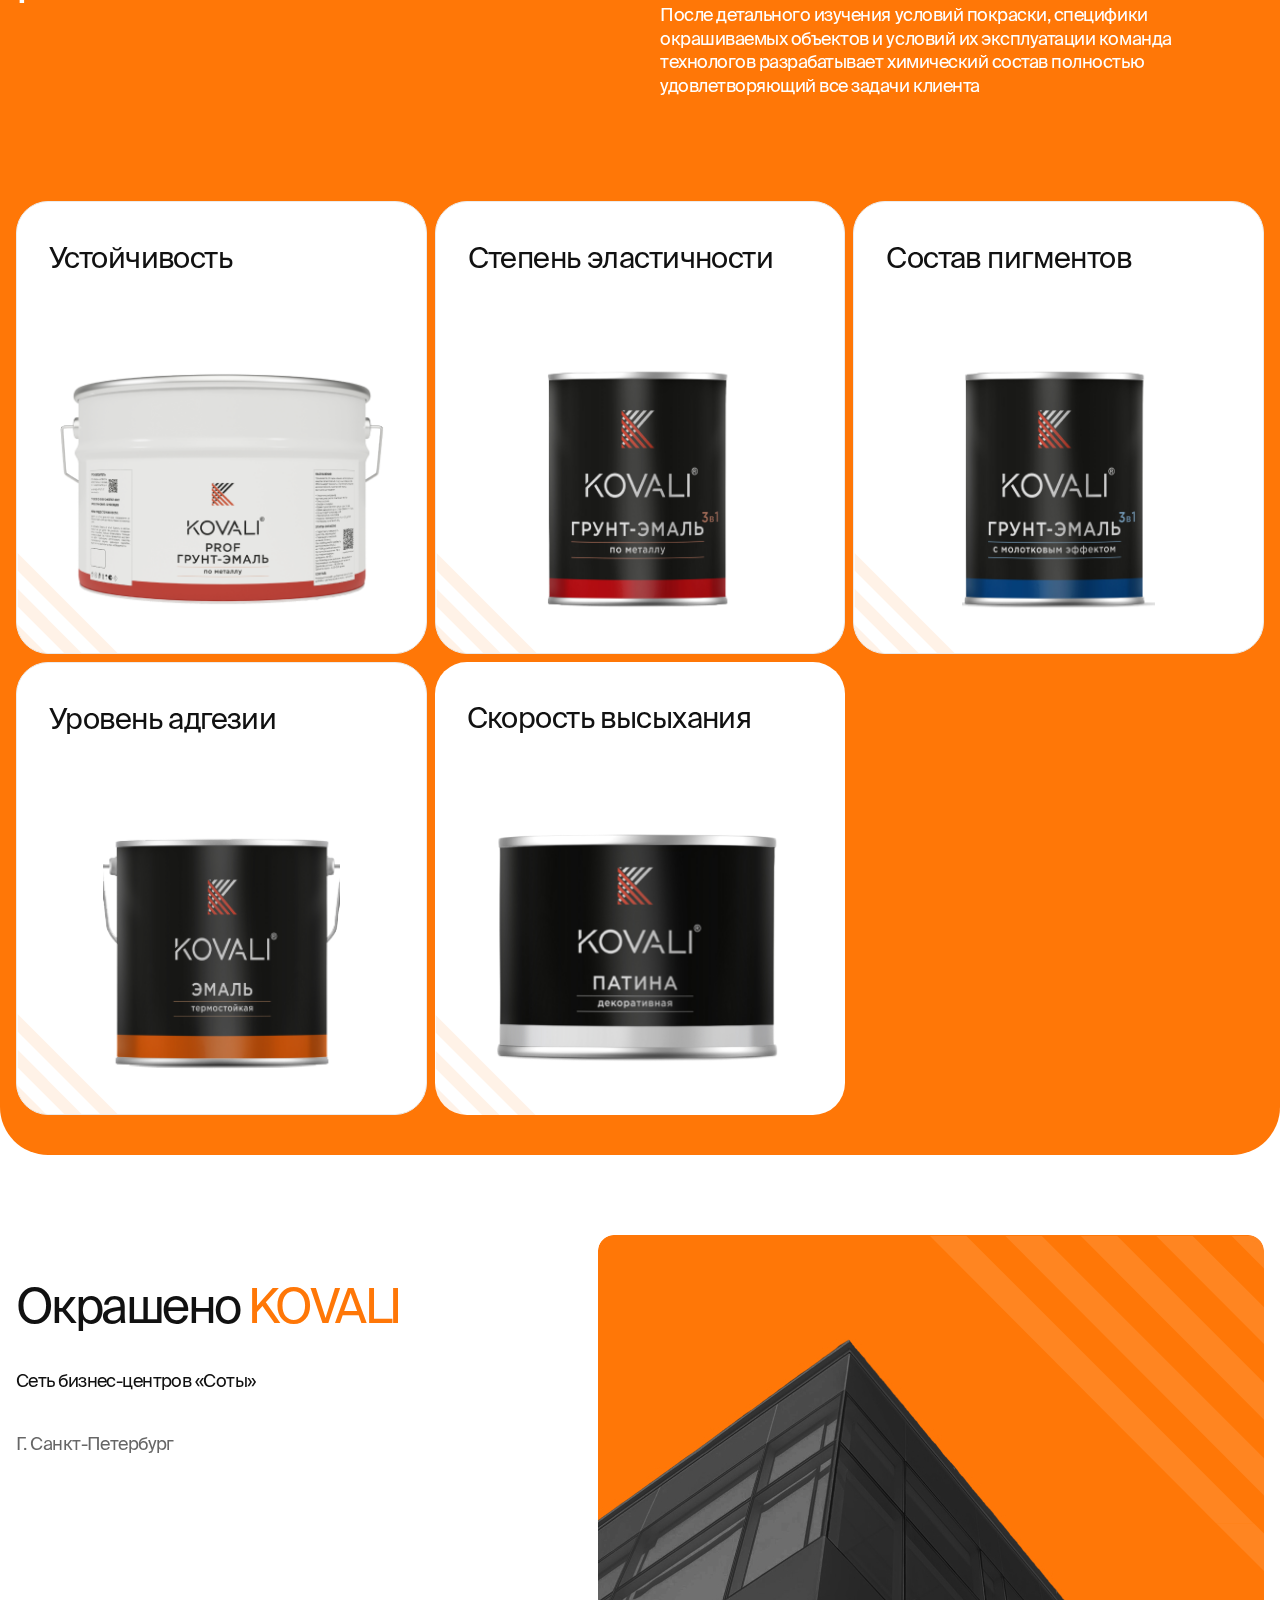
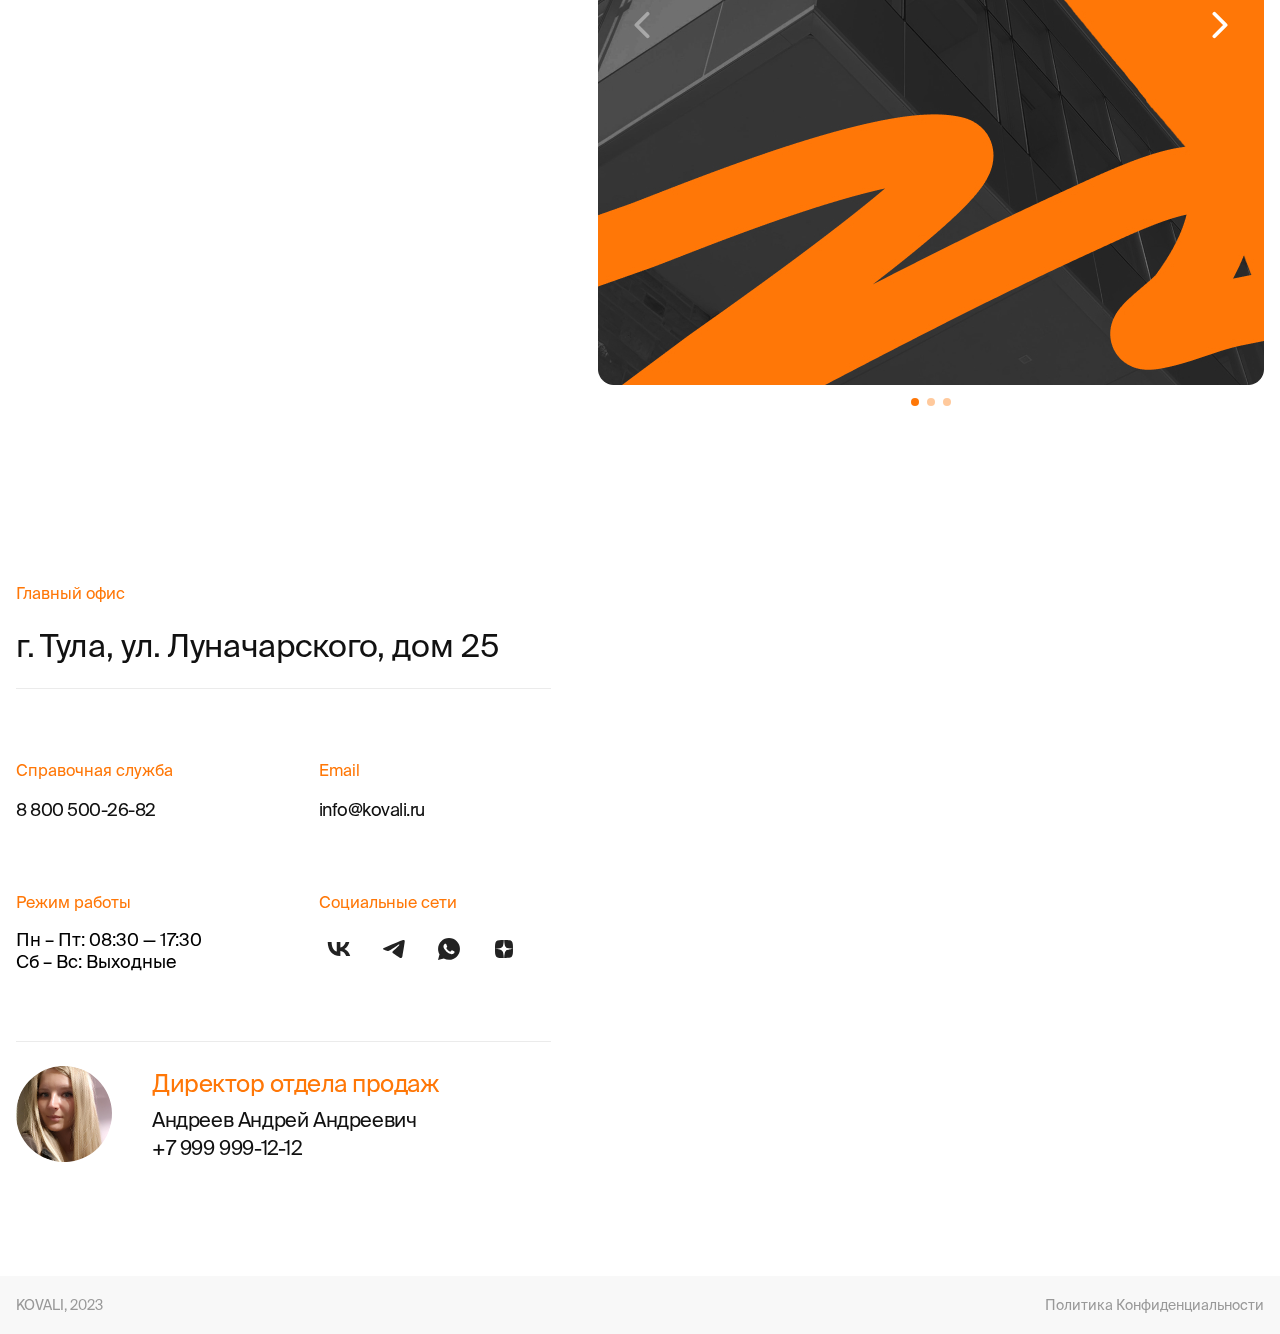
==== commit d6989614: "add last fixes 07.02" ====
--- a/index.html
+++ b/index.html
@@ -583,7 +583,7 @@
                         </div>
                         <div class="contacts-section__info-footer">
                             <div class="contacts-section__profile">
-                                <img src="./assets/img/profile-avatar.jpg" alt="
+                                <img src="./assets/img/avatar.png" alt="
 Директор отдела продаж | Андреев Андрей Андреевич" class="contacts-section__profile-avatar">
                                 <div class="contacts-section__profile-body">
                                     <p class="contacts-section__profile-heading">
--- a/styles/index.css
+++ b/styles/index.css
@@ -352,6 +352,10 @@
   top: 0;
   z-index: 99999;
   background-color: #fff;
+  transition: 0.43s;
+}
+.header.hidden {
+  transform: translateY(-100%);
 }
 .header__wrapper {
   justify-content: space-between;
@@ -541,7 +545,7 @@
   width: 100%;
   position: sticky;
   left: 0;
-  top: 96px;
+  top: 0;
   z-index: -1;
 }
 .video-section__video-wrapper {
@@ -1335,6 +1339,7 @@
      object-fit: cover;
   -o-object-position: center;
      object-position: center;
+  transform: rotate(16deg);
 }
 .contacts-section__profile-body {
   display: flex;
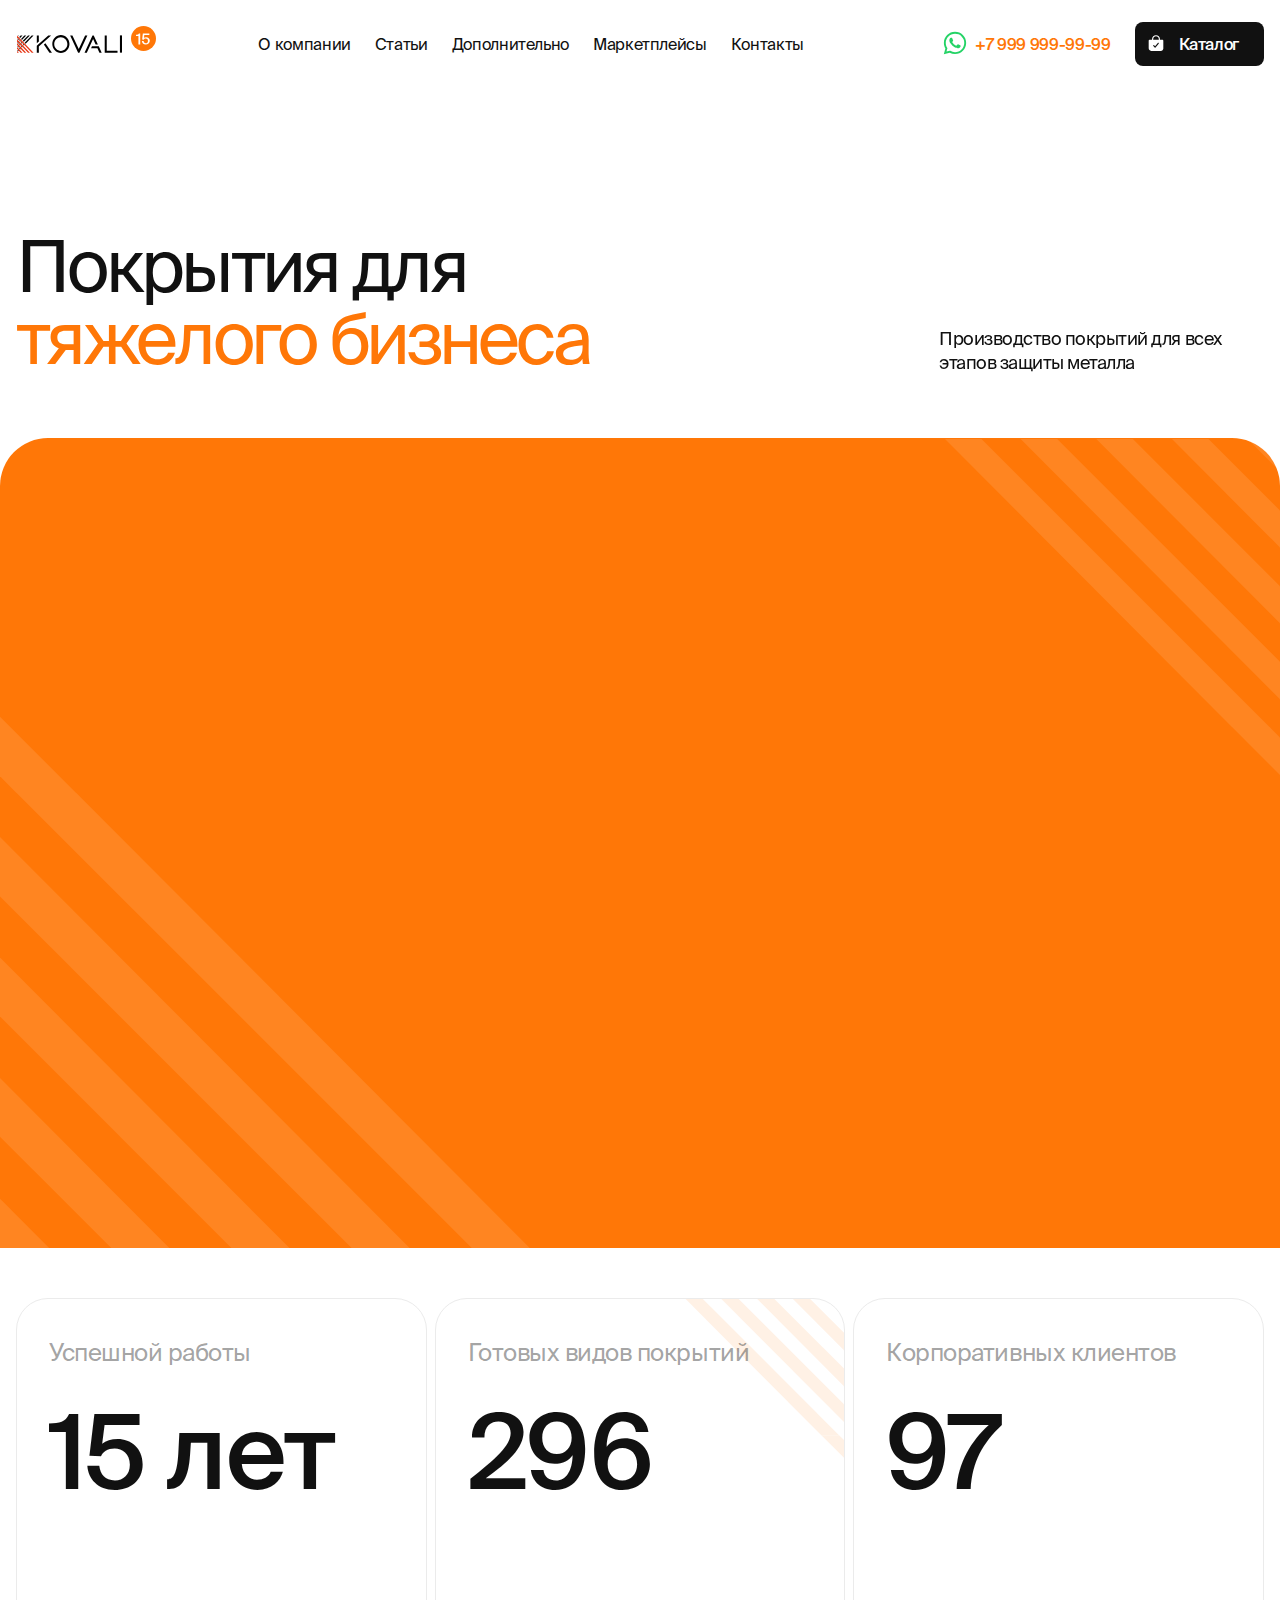
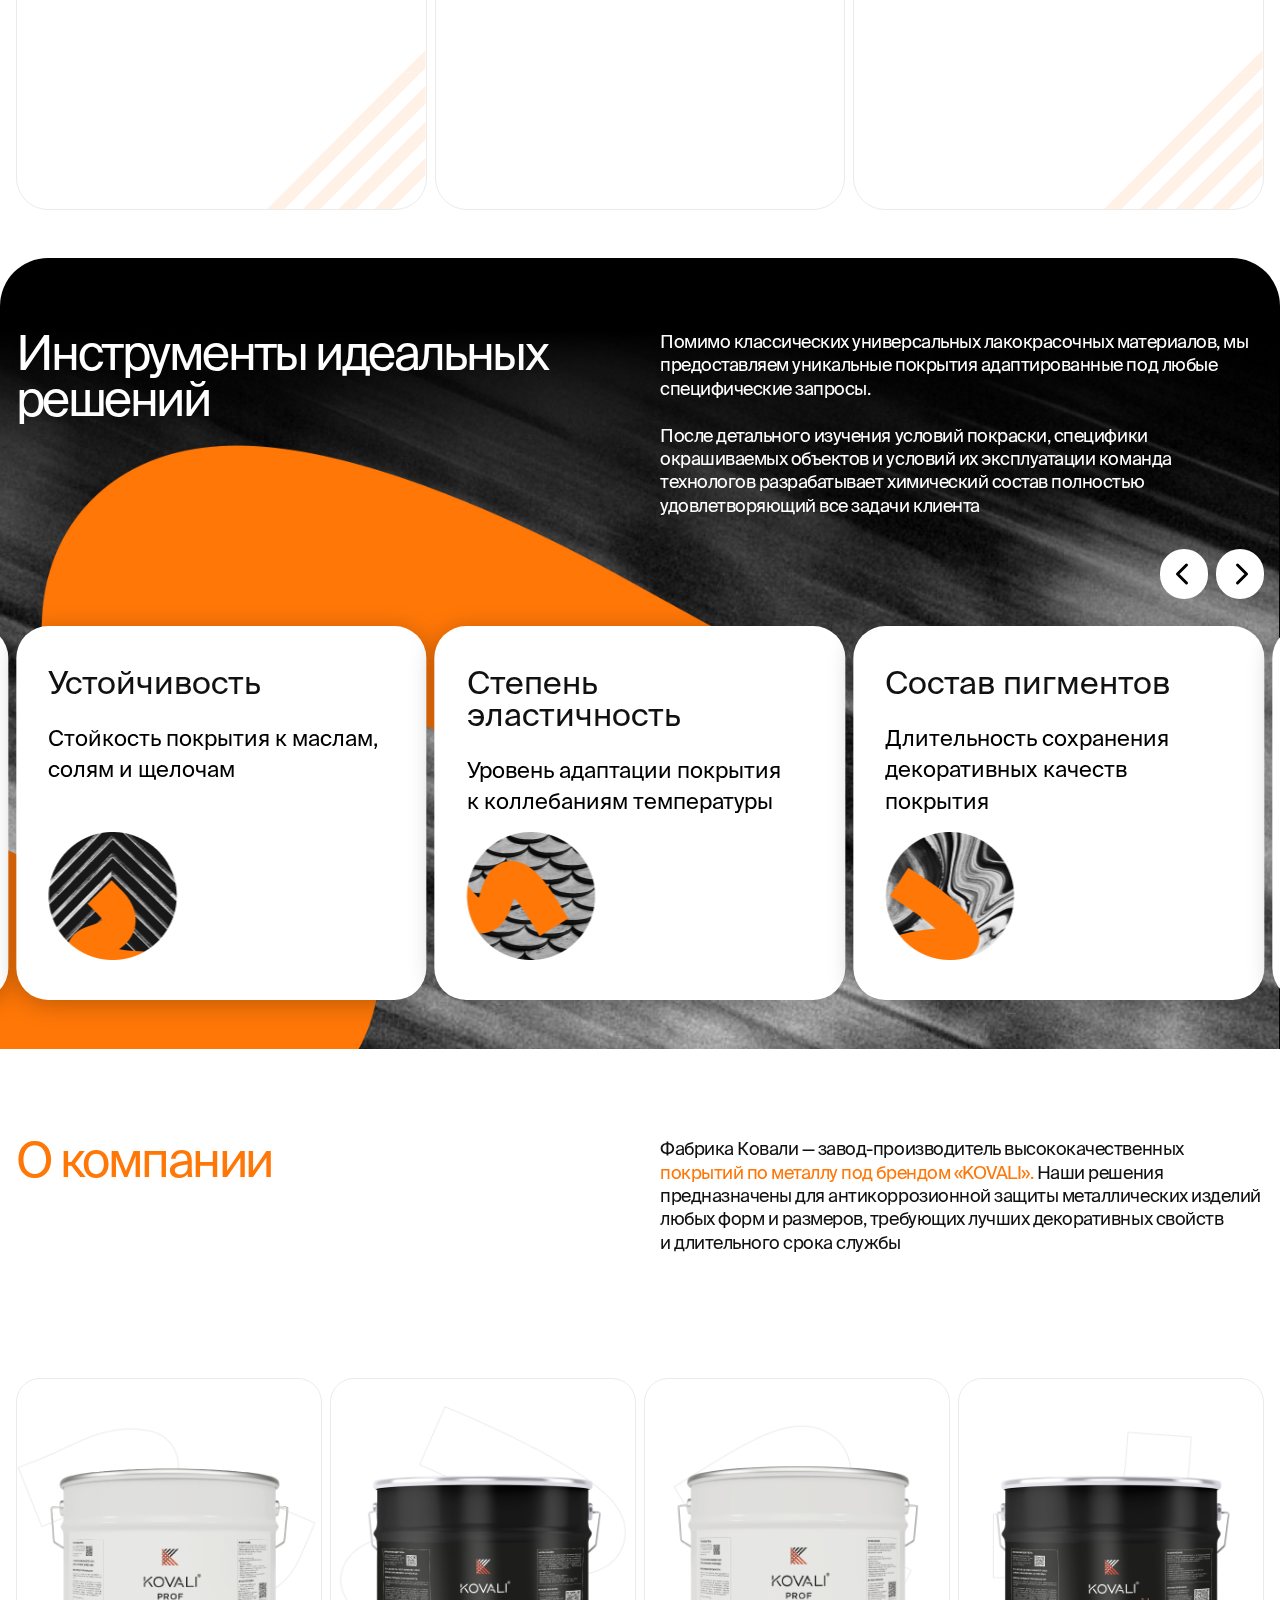
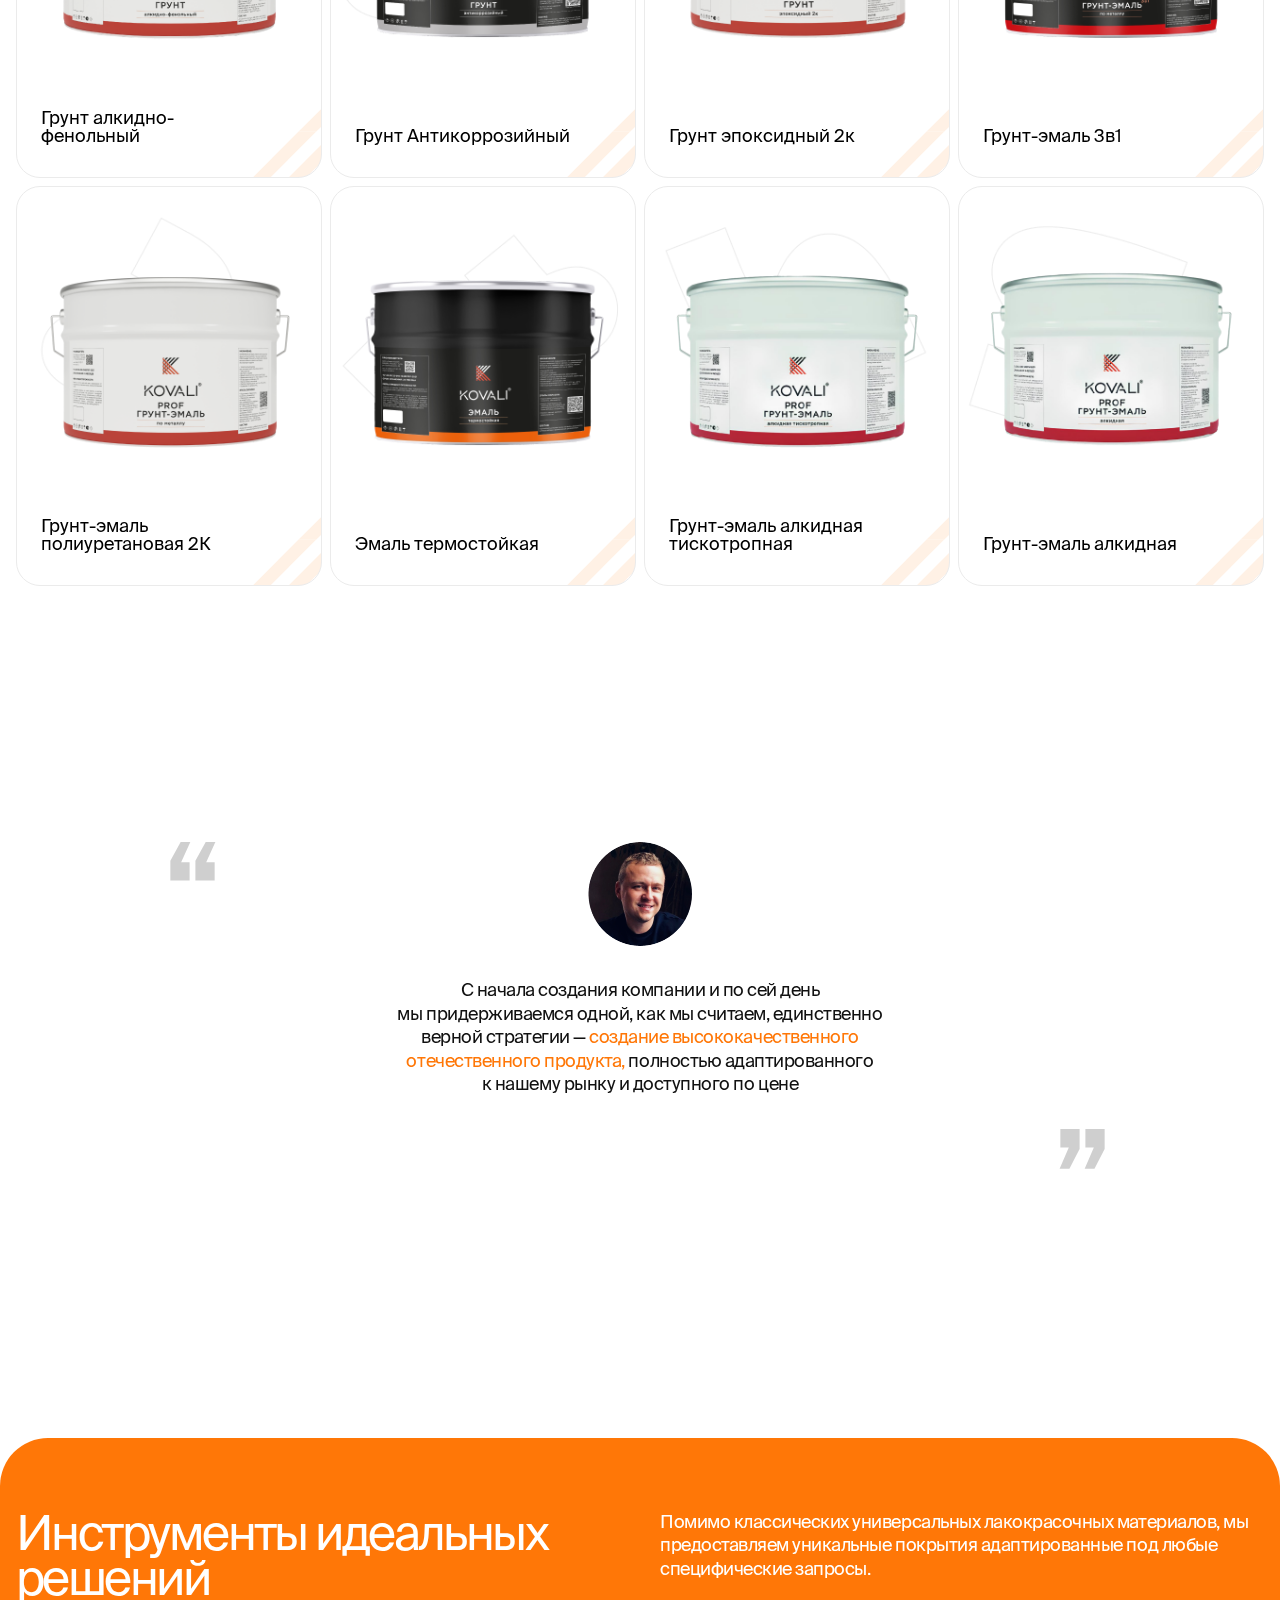
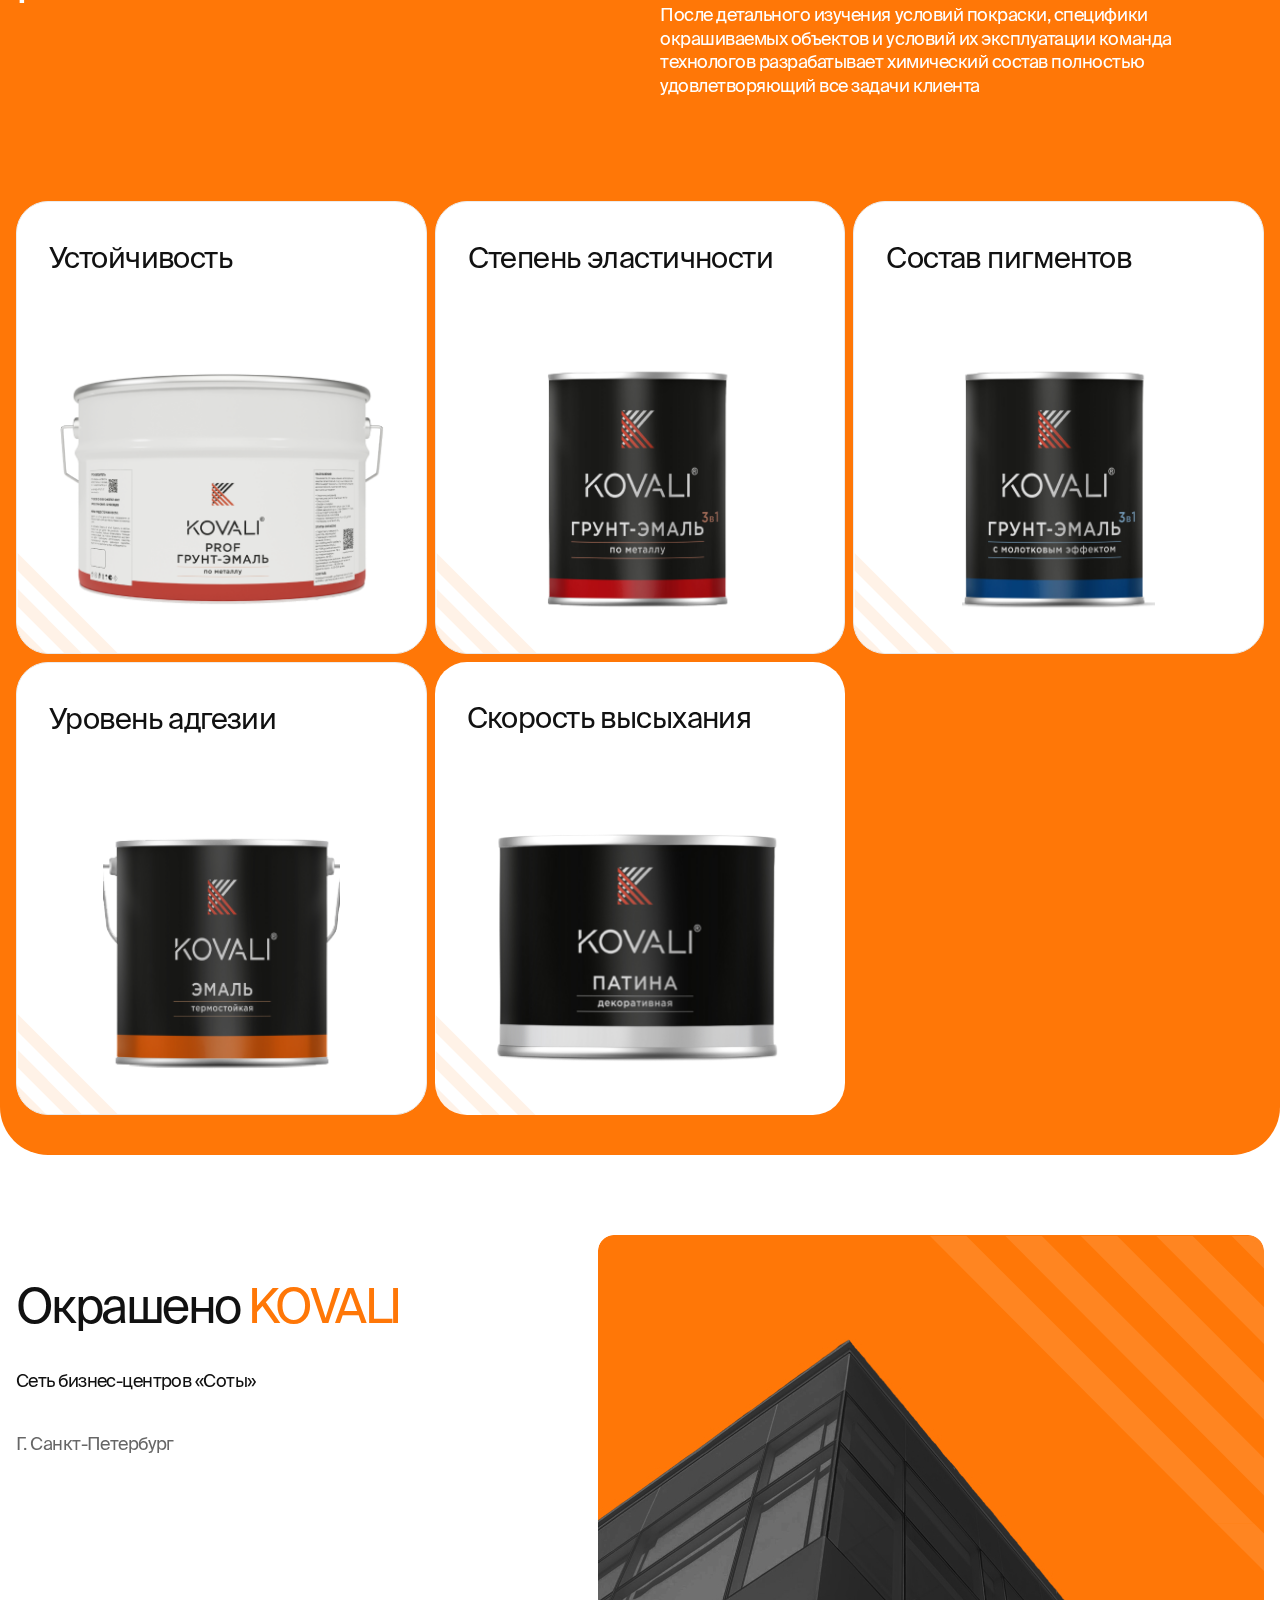
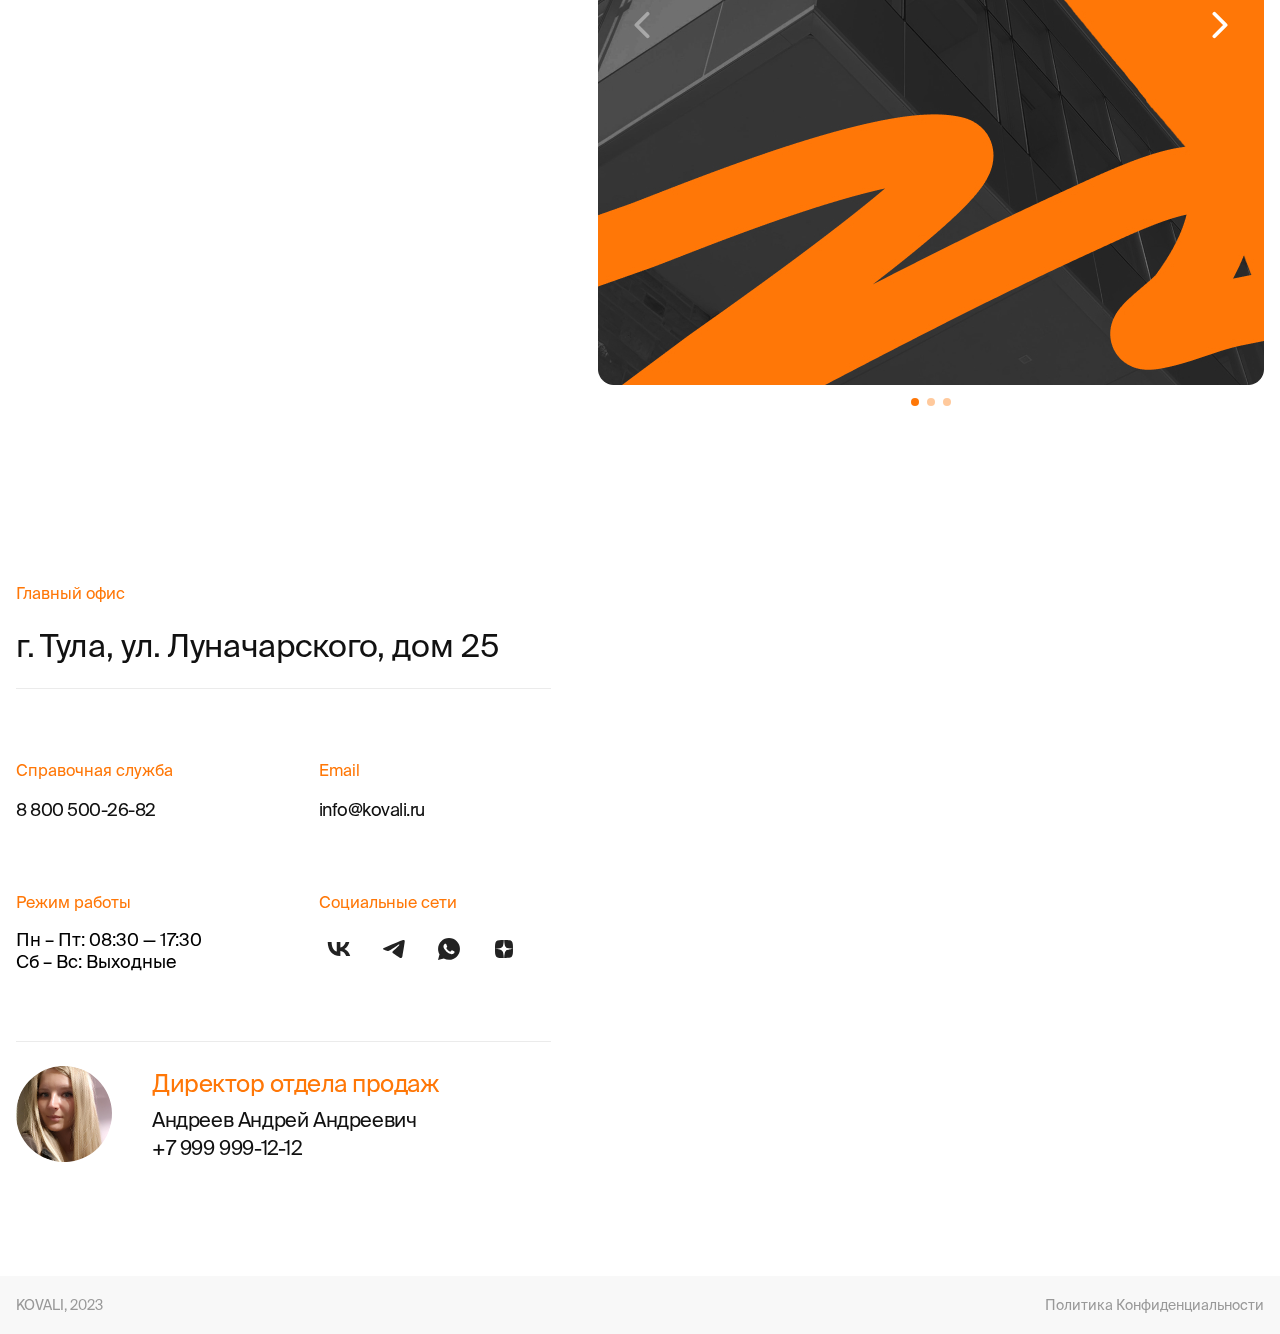
==== commit 2827f0b2: "add price func" ====
--- a/index.html
+++ b/index.html
@@ -13,11 +13,14 @@
     <div class="page">
         <div class="mobile-menu">
             <nav class="mobile-menu__nav">
+                <a href="./index.html" class="mobile-menu__nav-link">
+                    Главная
+                </a>
                 <a href="#about" class="mobile-menu__nav-link">
                     О компании
                 </a>
                 <a href="./articles.html" class="mobile-menu__nav-link">
-                    Статьи
+                    Новости
                 </a>
                 <a href="#" class="mobile-menu__nav-link">
                     Дополнительно
@@ -30,18 +33,6 @@
                     Контакты
                 </a>
             </nav>
-            <a href="./catalog.html" class="btn btn_icon mobile-menu__btn">
-                <div class="btn__icon">
-                    <svg width="24" height="24" viewBox="0 0 24 24" fill="none" xmlns="http://www.w3.org/2000/svg">
-                        <path
-                            d="M21.3117 7.94062C21.1727 7.8006 21.0073 7.68956 20.825 7.61392C20.6428 7.53829 20.4473 7.49957 20.25 7.5H17.25V6.75C17.25 5.35761 16.6969 4.02226 15.7123 3.03769C14.7277 2.05312 13.3924 1.5 12 1.5C10.6076 1.5 9.27226 2.05312 8.28769 3.03769C7.30312 4.02226 6.75 5.35761 6.75 6.75V7.5H3.75C3.35218 7.5 2.97064 7.65804 2.68934 7.93934C2.40804 8.22064 2.25 8.60218 2.25 9V19.125C2.25 20.9531 3.79688 22.5 5.625 22.5H18.375C19.2593 22.5003 20.1086 22.1545 20.7413 21.5367C21.0596 21.233 21.3132 20.8679 21.4865 20.4634C21.6599 20.059 21.7495 19.6236 21.75 19.1836V9C21.7506 8.80321 21.7122 8.60826 21.637 8.42642C21.5617 8.24458 21.4512 8.07946 21.3117 7.94062ZM15.5855 12.8438L11.3855 18.0938C11.3165 18.1799 11.2294 18.2498 11.1303 18.2984C11.0312 18.3471 10.9226 18.3732 10.8122 18.375H10.8C10.6917 18.375 10.5846 18.3515 10.4862 18.3062C10.3878 18.2609 10.3004 18.1948 10.23 18.1125L8.43 16.0087C8.36598 15.9339 8.31733 15.8472 8.28683 15.7535C8.25633 15.6599 8.24457 15.5611 8.25223 15.4629C8.2599 15.3647 8.28682 15.269 8.33148 15.1812C8.37614 15.0934 8.43765 15.0153 8.5125 14.9513C8.58735 14.8872 8.67408 14.8386 8.76774 14.8081C8.86139 14.7776 8.96014 14.7658 9.05834 14.7735C9.15653 14.7811 9.25226 14.8081 9.34005 14.8527C9.42784 14.8974 9.50598 14.9589 9.57 15.0338L10.7812 16.4489L14.4145 11.9062C14.5389 11.7508 14.7198 11.6512 14.9176 11.6292C15.1154 11.6072 15.3138 11.6647 15.4692 11.7891C15.6246 11.9134 15.7243 12.0943 15.7462 12.2921C15.7682 12.4899 15.7107 12.6883 15.5864 12.8438H15.5855ZM15.75 7.5H8.25V6.75C8.25 5.75544 8.64509 4.80161 9.34835 4.09835C10.0516 3.39509 11.0054 3 12 3C12.9946 3 13.9484 3.39509 14.6517 4.09835C15.3549 4.80161 15.75 5.75544 15.75 6.75V7.5Z"
-                            fill="white" />
-                    </svg>
-                </div>
-                <span class="btn__caption">
-                    Каталог
-                </span>
-            </a>
         </div>
         <header class="header">
             <div class="wrapper header__wrapper">
@@ -117,6 +108,18 @@
                             d="m 70,67 h -40 c 0,0 -7.5,-0.802118 -7.5,-8.365747 0,-7.563629 7.5,-8.634253 7.5,-8.634253 h 20" />
                     </svg>
                 </button>
+                <a href="./catalog.html" class="btn btn_icon header__btn header__mobile-btn">
+                    <div class="btn__icon">
+                        <svg width="24" height="24" viewBox="0 0 24 24" fill="none" xmlns="http://www.w3.org/2000/svg">
+                            <path
+                                d="M21.3117 7.94062C21.1727 7.8006 21.0073 7.68956 20.825 7.61392C20.6428 7.53829 20.4473 7.49957 20.25 7.5H17.25V6.75C17.25 5.35761 16.6969 4.02226 15.7123 3.03769C14.7277 2.05312 13.3924 1.5 12 1.5C10.6076 1.5 9.27226 2.05312 8.28769 3.03769C7.30312 4.02226 6.75 5.35761 6.75 6.75V7.5H3.75C3.35218 7.5 2.97064 7.65804 2.68934 7.93934C2.40804 8.22064 2.25 8.60218 2.25 9V19.125C2.25 20.9531 3.79688 22.5 5.625 22.5H18.375C19.2593 22.5003 20.1086 22.1545 20.7413 21.5367C21.0596 21.233 21.3132 20.8679 21.4865 20.4634C21.6599 20.059 21.7495 19.6236 21.75 19.1836V9C21.7506 8.80321 21.7122 8.60826 21.637 8.42642C21.5617 8.24458 21.4512 8.07946 21.3117 7.94062ZM15.5855 12.8438L11.3855 18.0938C11.3165 18.1799 11.2294 18.2498 11.1303 18.2984C11.0312 18.3471 10.9226 18.3732 10.8122 18.375H10.8C10.6917 18.375 10.5846 18.3515 10.4862 18.3062C10.3878 18.2609 10.3004 18.1948 10.23 18.1125L8.43 16.0087C8.36598 15.9339 8.31733 15.8472 8.28683 15.7535C8.25633 15.6599 8.24457 15.5611 8.25223 15.4629C8.2599 15.3647 8.28682 15.269 8.33148 15.1812C8.37614 15.0934 8.43765 15.0153 8.5125 14.9513C8.58735 14.8872 8.67408 14.8386 8.76774 14.8081C8.86139 14.7776 8.96014 14.7658 9.05834 14.7735C9.15653 14.7811 9.25226 14.8081 9.34005 14.8527C9.42784 14.8974 9.50598 14.9589 9.57 15.0338L10.7812 16.4489L14.4145 11.9062C14.5389 11.7508 14.7198 11.6512 14.9176 11.6292C15.1154 11.6072 15.3138 11.6647 15.4692 11.7891C15.6246 11.9134 15.7243 12.0943 15.7462 12.2921C15.7682 12.4899 15.7107 12.6883 15.5864 12.8438H15.5855ZM15.75 7.5H8.25V6.75C8.25 5.75544 8.64509 4.80161 9.34835 4.09835C10.0516 3.39509 11.0054 3 12 3C12.9946 3 13.9484 3.39509 14.6517 4.09835C15.3549 4.80161 15.75 5.75544 15.75 6.75V7.5Z"
+                                fill="white" />
+                        </svg>
+                    </div>
+                    <span class="btn__caption">
+                        Каталог
+                    </span>
+                </a>
             </div>
         </header>
         <main class="main">
@@ -284,45 +287,42 @@
                         <div class="about-section__card">
                             <img src="./assets/img/card-img1.png" alt="" class="about-section__card-img">
                             <img src="./assets/img/card-img1.svg" alt="" class="about-section__card-bg">
-                            <h4 class="about-section__card-heading">Грунт-эмаль полиуретановая KOVALI 2К</h4>
+                            <h4 class="about-section__card-heading">Грунт алкидно-фенольный</h4>
                         </div>
                         <div class="about-section__card">
                             <img src="./assets/img/card-img2.png" alt="" class="about-section__card-img">
                             <img src="./assets/img/card-img2.svg" alt="" class="about-section__card-bg">
-                            <h4 class="about-section__card-heading">Грунт-эмаль KOVALI PROF алкидная тиксотропная
-                                по металлуК</h4>
+                            <h4 class="about-section__card-heading">Грунт Антикоррозийный</h4>
                         </div>
                         <div class="about-section__card">
                             <img src="./assets/img/card-img3.png" alt="" class="about-section__card-img">
                             <img src="./assets/img/card-img3.svg" alt="" class="about-section__card-bg">
-                            <h4 class="about-section__card-heading">Грунт-эмаль 3в1К</h4>
+                            <h4 class="about-section__card-heading">Грунт эпоксидный 2к</h4>
                         </div>
                         <div class="about-section__card">
                             <img src="./assets/img/card-img4.png" alt="" class="about-section__card-img">
                             <img src="./assets/img/card-img4.svg" alt="" class="about-section__card-bg">
-                            <h4 class="about-section__card-heading">Грунт-эмаль полиуретановая KOVALI 2КК</h4>
+                            <h4 class="about-section__card-heading">Грунт-эмаль 3в1</h4>
                         </div>
                         <div class="about-section__card">
                             <img src="./assets/img/card-img5.png" alt="" class="about-section__card-img">
                             <img src="./assets/img/card-img5.svg" alt="" class="about-section__card-bg">
-                            <h4 class="about-section__card-heading">Грунт-эмаль 3в1К</h4>
+                            <h4 class="about-section__card-heading">Грунт-эмаль полиуретановая 2К</h4>
                         </div>
                         <div class="about-section__card">
                             <img src="./assets/img/card-img6.png" alt="" class="about-section__card-img">
                             <img src="./assets/img/card-img6.svg" alt="" class="about-section__card-bg">
-                            <h4 class="about-section__card-heading">Грунт-эмаль KOVALI PROF алкидная тиксотропная
-                                по металлуК</h4>
+                            <h4 class="about-section__card-heading">Эмаль термостойкая</h4>
                         </div>
                         <div class="about-section__card">
                             <img src="./assets/img/card-img7.png" alt="" class="about-section__card-img">
                             <img src="./assets/img/card-img7.svg" alt="" class="about-section__card-bg">
-                            <h4 class="about-section__card-heading">Грунт-эмаль полиуретановая KOVALI 2К</h4>
+                            <h4 class="about-section__card-heading">Грунт-эмаль алкидная тискотропная</h4>
                         </div>
                         <div class="about-section__card">
                             <img src="./assets/img/card-img8.png" alt="" class="about-section__card-img">
                             <img src="./assets/img/card-img8.svg" alt="" class="about-section__card-bg">
-                            <h4 class="about-section__card-heading">Грунт-эмаль KOVALI PROF алкидная тиксотропная
-                                по металлу</h4>
+                            <h4 class="about-section__card-heading">Грунт-эмаль алкидная</h4>
                         </div>
                     </div>
                 </div>
--- a/styles/index.css
+++ b/styles/index.css
@@ -360,6 +360,9 @@
 .header__wrapper {
   justify-content: space-between;
 }
+.header__mobile-btn {
+  display: none;
+}
 .header__logo-link {
   position: relative;
   display: flex;
@@ -455,7 +458,7 @@
 .line {
   fill: none;
   transition: stroke-dasharray 400ms, stroke-dashoffset 400ms;
-  stroke: #ff7707;
+  stroke: #111;
   stroke-width: 6;
   stroke-linecap: round;
 }
@@ -498,7 +501,7 @@
   padding: 32px;
   top: 67px;
   flex-direction: column;
-  align-items: flex-end;
+  align-items: flex-start;
   justify-content: start;
   overflow-y: auto;
   gap: 32px;
@@ -517,7 +520,7 @@
 .mobile-menu__nav {
   display: flex;
   flex-direction: column;
-  align-items: flex-end;
+  align-items: flex-start;
   justify-content: start;
   gap: 24px;
 }
@@ -2111,9 +2114,6 @@
     width: 220px;
     height: 220px;
   }
-  .advantages-section__list {
-    grid-template-rows: repeat(2, 374px);
-  }
   .advantages-section__list-item {
     padding: 32px 24px;
   }
@@ -2128,9 +2128,6 @@
   }
   .advantages-section__list-item-img {
     max-width: 196px;
-  }
-  .about-section {
-    padding: 0;
   }
   .about-section__wrapper {
     margin-bottom: 64px;
@@ -2262,8 +2259,14 @@
   .mobile-menu {
     display: flex;
   }
-  .footer {
-    padding-bottom: 100px;
+  .advantages-section {
+    top: 31px;
+  }
+  .instruments-section {
+    transform: translateY(-20px);
+  }
+  .instruments-section__swiper-slide-text {
+    font-size: 20px;
   }
   .header {
     padding: 0;
@@ -2272,16 +2275,21 @@
   .header__nav {
     display: none;
   }
+  .header__logo-link {
+    margin-right: 50px;
+  }
   .header__btn {
-    position: fixed;
-    right: 32px;
-    bottom: 32px;
+    display: none;
+  }
+  .header__mobile-btn {
+    display: flex;
   }
   .header__burger-btn {
     display: block;
-  }
-  .header__wrapper {
-    padding-right: 0;
+    margin-left: auto;
+  }
+  .video-section {
+    top: 67px;
   }
   .catalog-section__wrapper {
     gap: 24px;
@@ -2291,6 +2299,11 @@
   }
   .catalog-section__list-item-img-wrapper {
     height: 132px;
+  }
+  .advantages-section__list {
+    grid-template-columns: repeat(1, 1fr);
+    grid-auto-rows: 256px;
+    grid-template-rows: none;
   }
 }
 @media (max-width: 1024px) {
@@ -2565,6 +2578,9 @@
   }
 }
 @media (max-width: 575px) {
+  .header__menu {
+    display: none;
+  }
   .catalog-section__filters {
     max-width: 190px;
   }
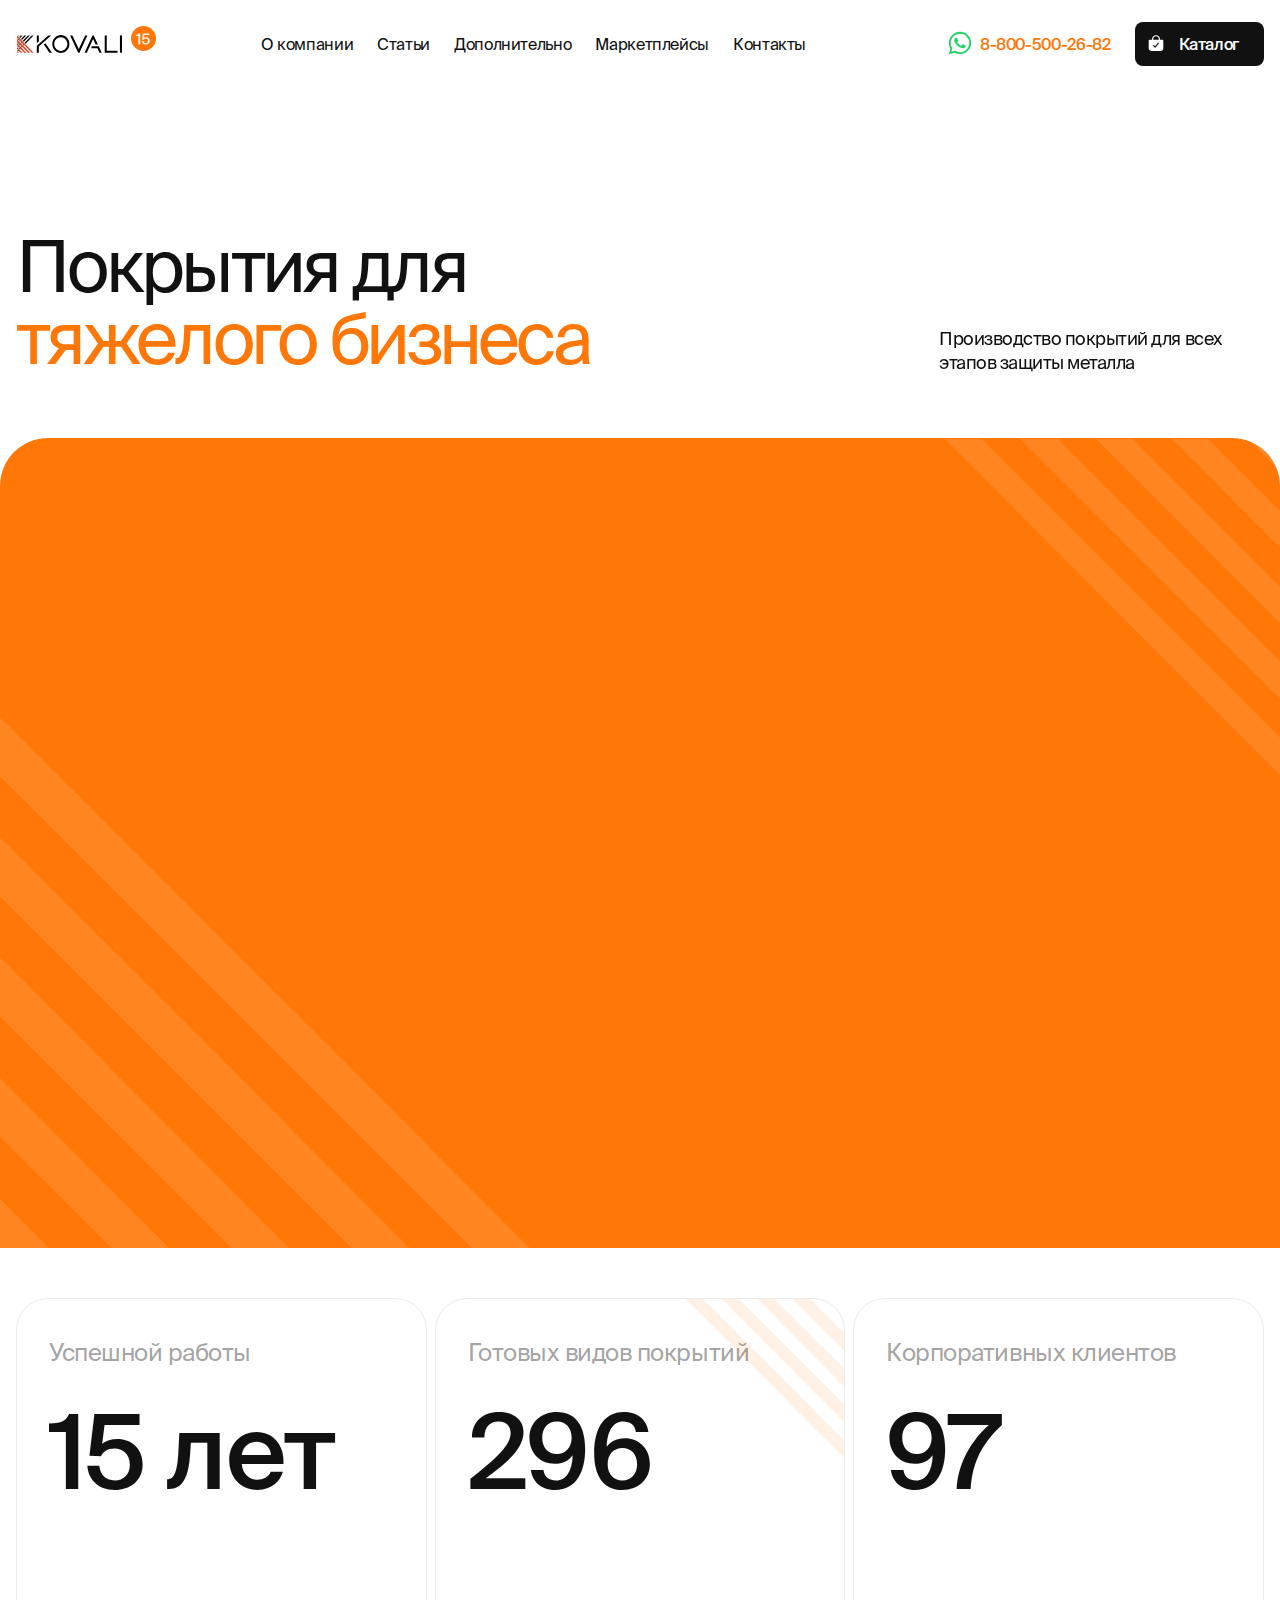
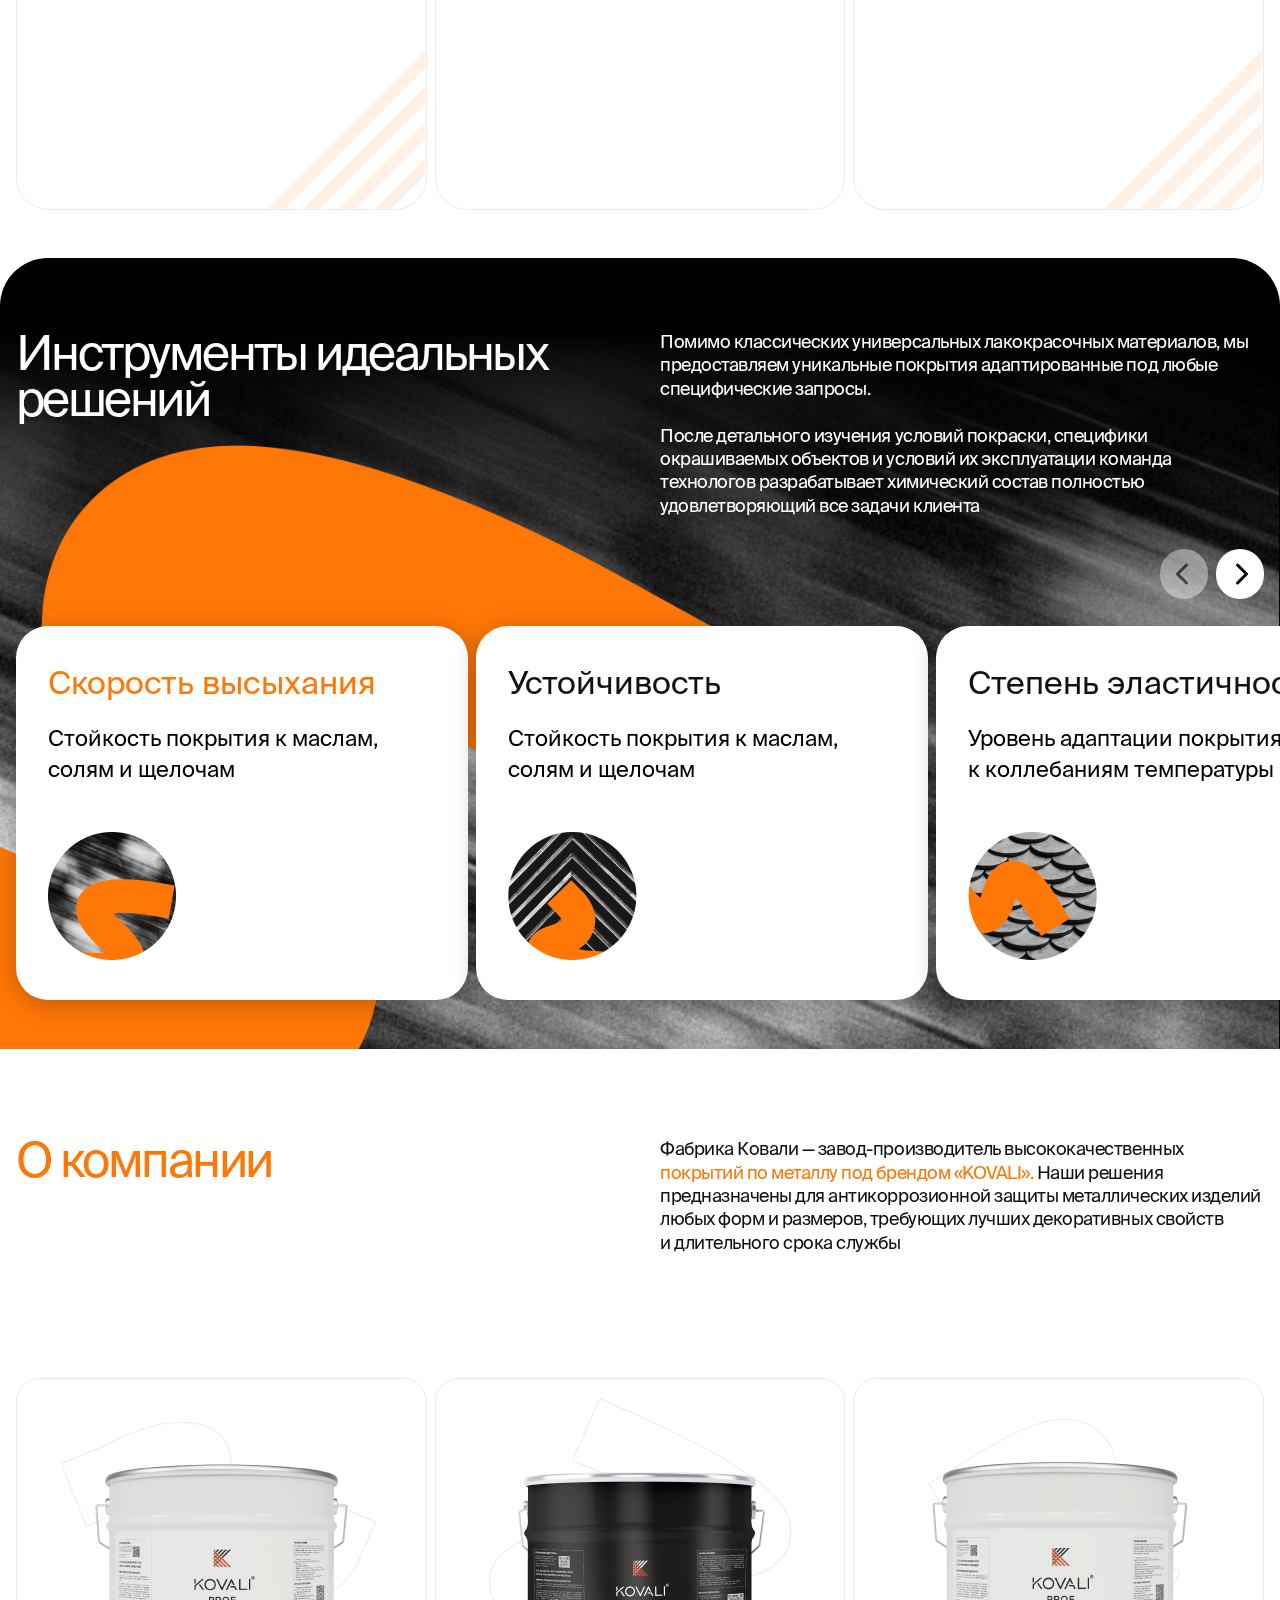
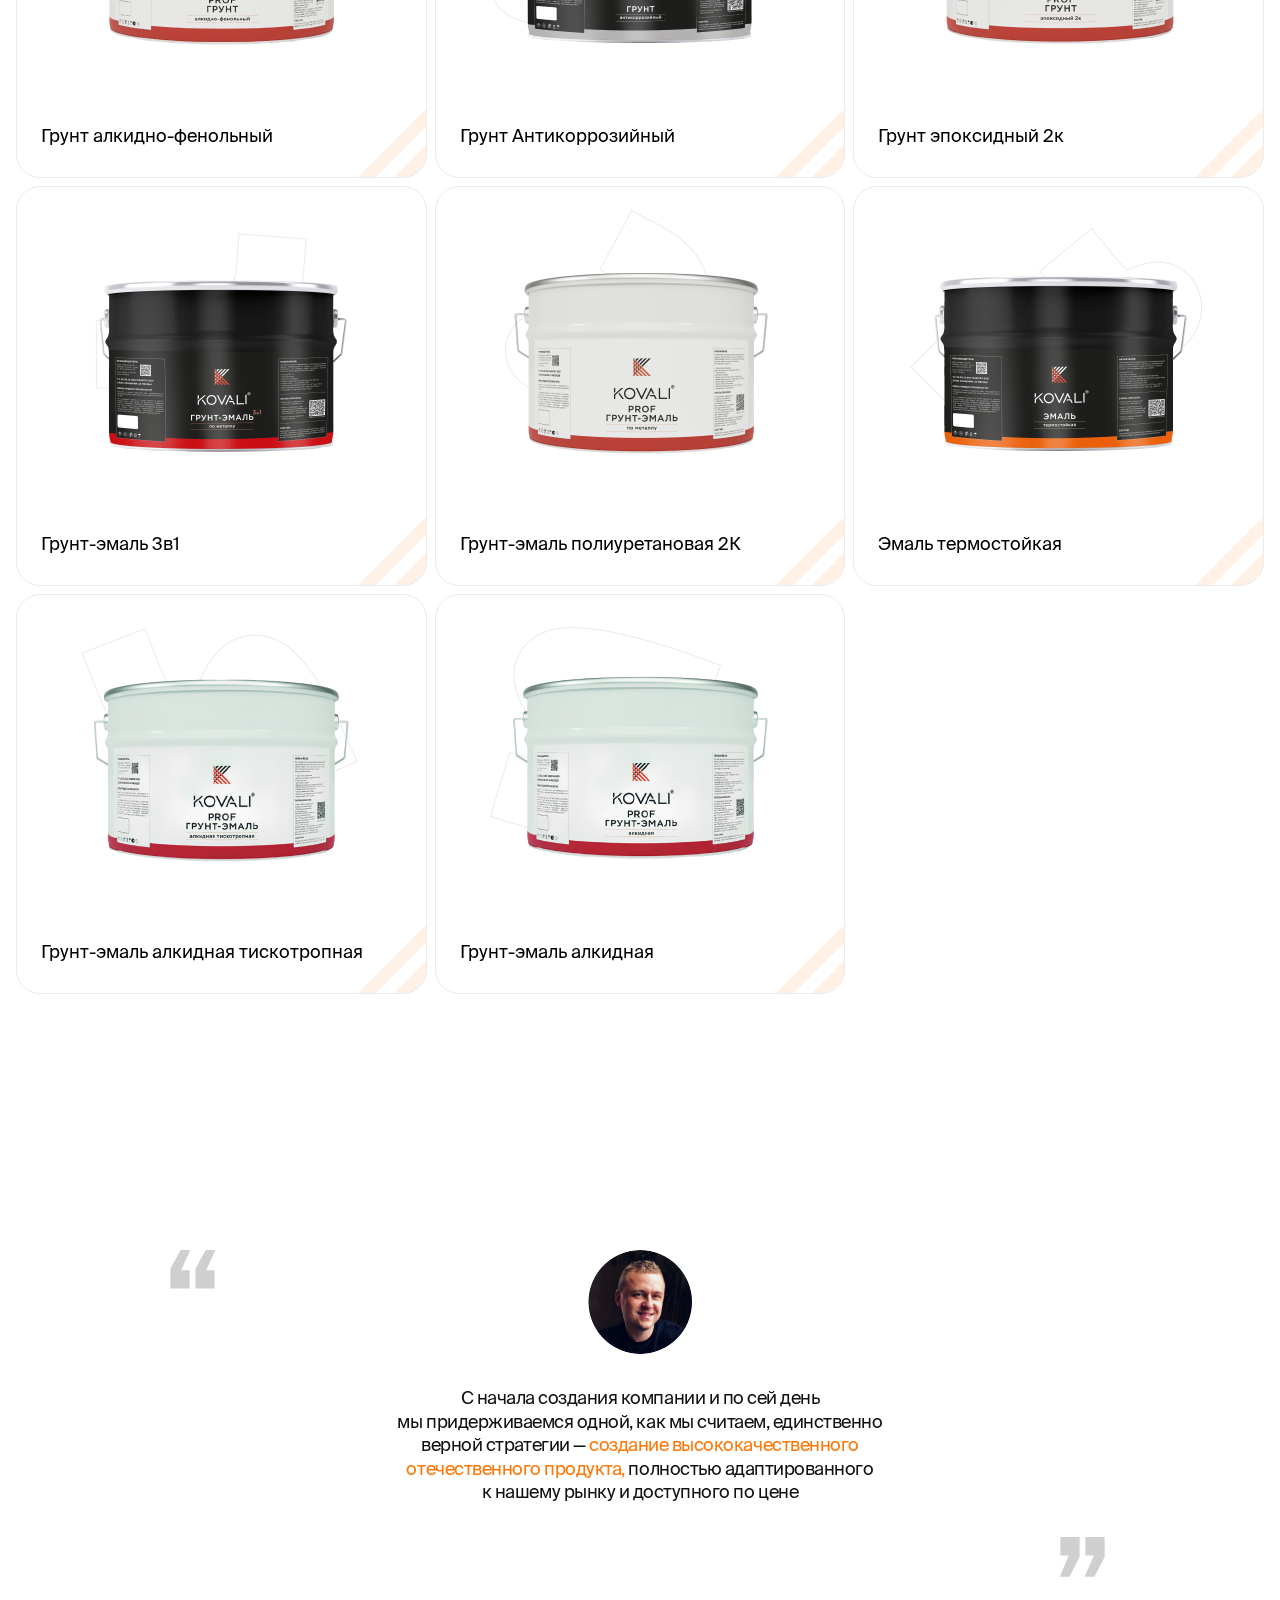
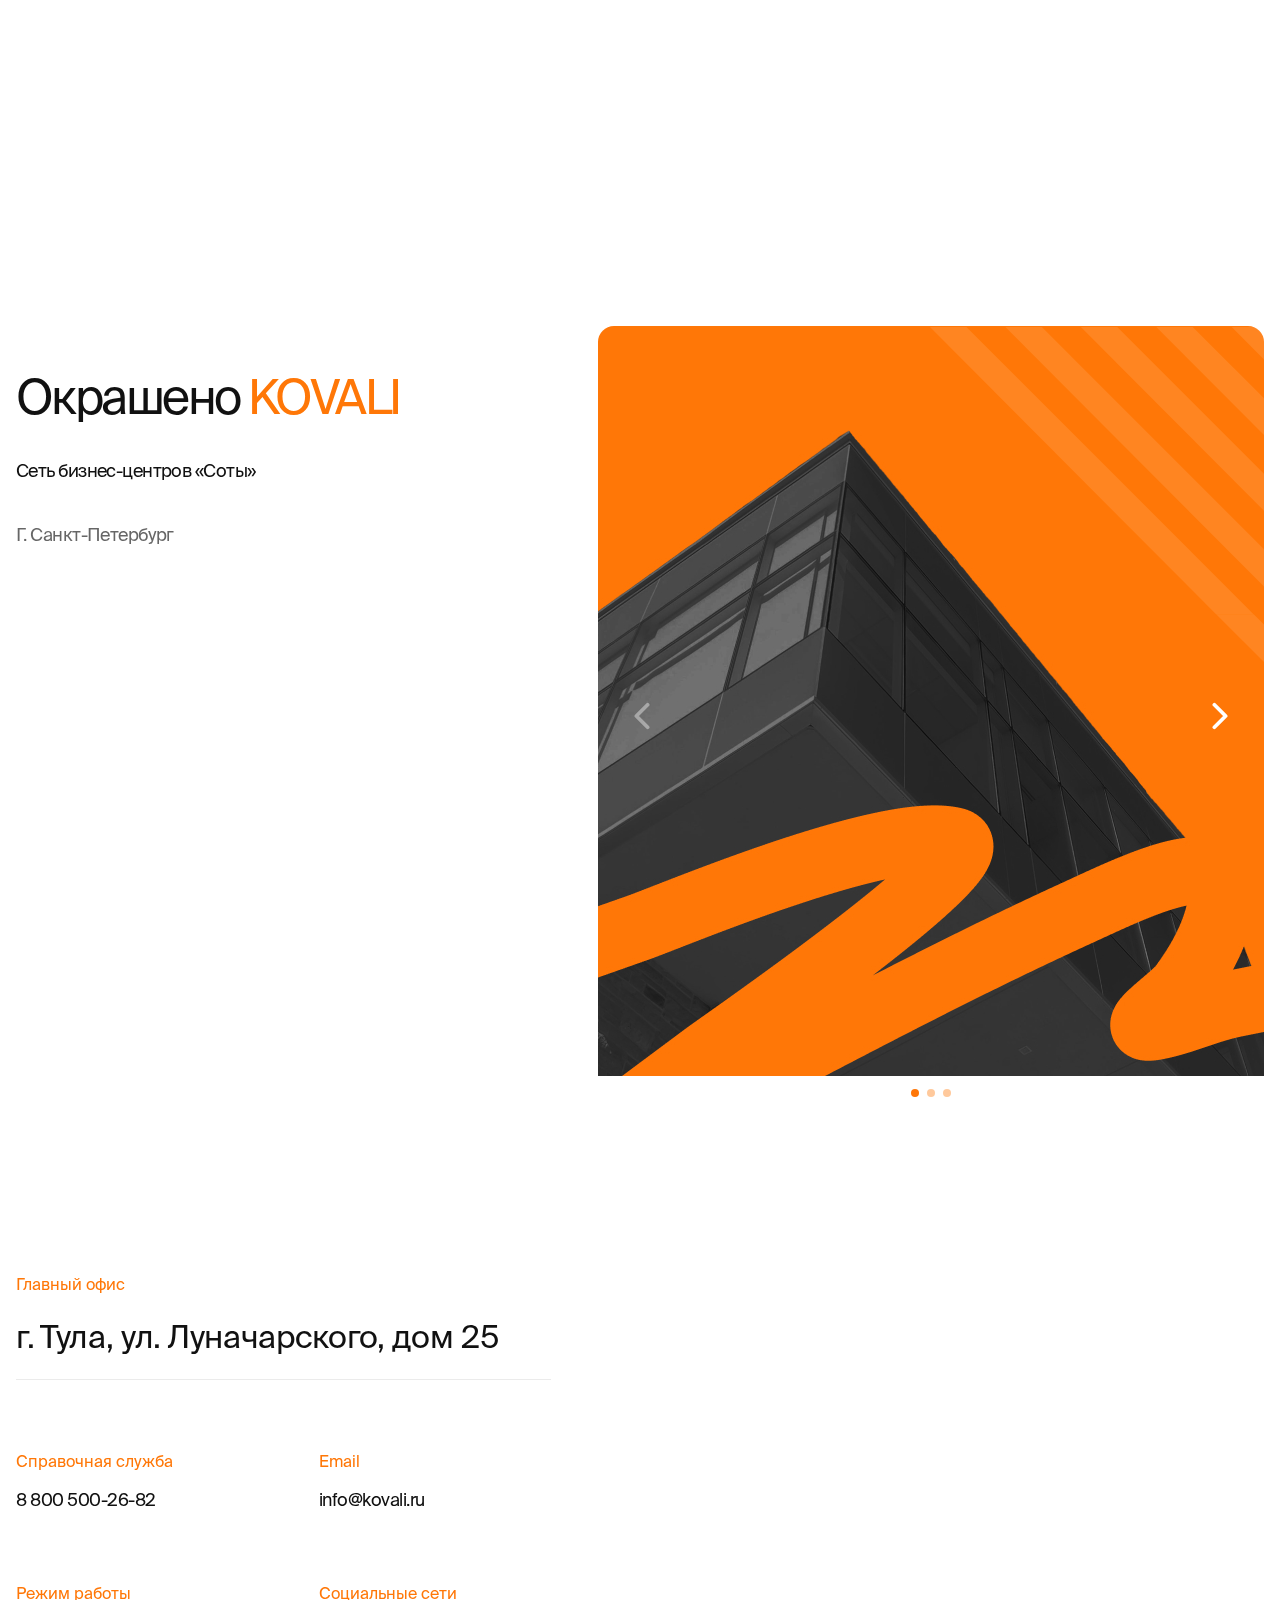
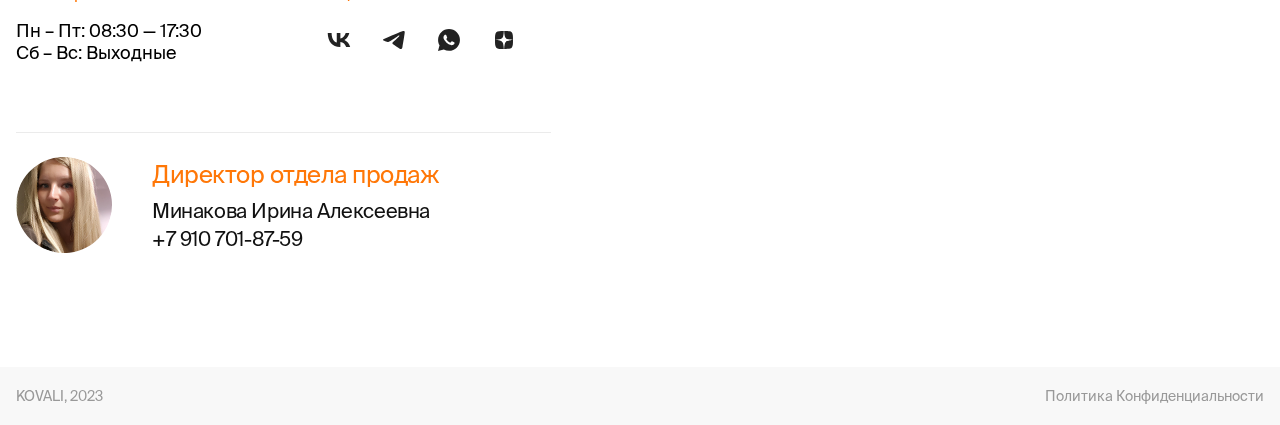
==== commit 006e8a03: "added responsive" ====
--- a/index.html
+++ b/index.html
@@ -81,8 +81,8 @@
                                 fill="#24D366" />
                         </svg>
                     </a>
-                    <a href="tel:+79999999999" class="tel-link header__tel-link">
-                        +7 999 999-99-99
+                    <a href="tel:88005002682" class="tel-link header__tel-link">
+                        8-800-500-26-82
                     </a>
                     <a href="./catalog.html" class="btn btn_icon header__btn">
                         <div class="btn__icon">
@@ -108,7 +108,7 @@
                             d="m 70,67 h -40 c 0,0 -7.5,-0.802118 -7.5,-8.365747 0,-7.563629 7.5,-8.634253 7.5,-8.634253 h 20" />
                     </svg>
                 </button>
-                <a href="./catalog.html" class="btn btn_icon header__btn header__mobile-btn">
+                <!-- <a href="./catalog.html" class="btn btn_icon header__btn header__mobile-btn">
                     <div class="btn__icon">
                         <svg width="24" height="24" viewBox="0 0 24 24" fill="none" xmlns="http://www.w3.org/2000/svg">
                             <path
@@ -119,7 +119,7 @@
                     <span class="btn__caption">
                         Каталог
                     </span>
-                </a>
+                </a> -->
             </div>
         </header>
         <main class="main">
@@ -350,71 +350,6 @@
                     </div>
                 </div>
             </section>
-            <section class="dev-section">
-                <div class="wrapper dev-section__wrapper">
-                    <div class="dev-section__content">
-                        <h2 class="subheading subheading_white dev-section__heading">
-                            Инструменты идеальных решений
-                        </h2>
-                        <div class="dev-section__text-content">
-                            <p>
-                                Помимо классических универсальных лакокрасочных материалов, мы предоставляем уникальные
-                                покрытия адаптированные под
-                                любые специфические запросы.
-                                <br>
-                                <br>
-                                После детального изучения условий покраски, специфики окрашиваемых объектов и условий их
-                                эксплуатации команда технологов
-                                разрабатывает химический состав полностью удовлетворяющий все задачи клиента
-                            </p>
-                        </div>
-                    </div>
-                    <ul class="dev-section__list">
-                        <li class="dev-section__list-item anim-on-view">
-                            <h5 class="dev-section__list-item-heading">
-                                Устойчивость
-                            </h5>
-                            <p class="dev-section__list-item-hidden-text">
-                                Стойкость покрытия к маслам, солям и щелочам
-                            </p>
-                            <img src="./assets/img/ustoy.png" alt="" class="dev-section__list-item-img">
-                        </li>
-                        <li class="dev-section__list-item anim-on-view">
-                            <h5 class="dev-section__list-item-heading">
-                                Степень эластичности
-                            </h5>
-                            <p class="dev-section__list-item-hidden-text">
-                                Уровень адаптации покрытия к коллебаниям температуры
-                            </p>
-                            <img src="./assets/img/elastic.png" alt="" class="dev-section__list-item-img">
-                        </li>
-                        <li class="dev-section__list-item anim-on-view">
-                            <h5 class="dev-section__list-item-heading">
-                                Состав пигментов
-                            </h5>
-                            <p class="dev-section__list-item-hidden-text">
-                                Длительность сохранения декоративных качеств покрытия
-                            </p>
-                            <img src="./assets/img/pigments.png" alt="" class="dev-section__list-item-img">
-                        </li>
-                        <li class="dev-section__list-item anim-on-view">
-                            <h5 class="dev-section__list-item-heading">
-                                Уровень адгезии
-                            </h5>
-                            <p class="dev-section__list-item-hidden-text">
-                                Сила сцепления с поверхностью
-                            </p>
-                            <img src="./assets/img/adgezia.png" alt="" class="dev-section__list-item-img">
-                        </li>
-                        <li class="dev-section__list-item dev-section__list-item_no-anim">
-                            <h5 class="dev-section__list-item-heading">
-                                Скорость высыхания
-                            </h5>
-                            <img src="./assets/img/speed.png" alt="" class="dev-section__list-item-img">
-                        </li>
-                    </ul>
-                </div>
-            </section>
             <section class="projects-section">
                 <div class="wrapper projects-section__wrapper">
                     <div class="projects-section__info">
@@ -584,17 +519,17 @@
                         <div class="contacts-section__info-footer">
                             <div class="contacts-section__profile">
                                 <img src="./assets/img/avatar.png" alt="
-Директор отдела продаж | Андреев Андрей Андреевич" class="contacts-section__profile-avatar">
+Директор отдела продаж | Минакова Ирина Алексеевна" class="contacts-section__profile-avatar">
                                 <div class="contacts-section__profile-body">
                                     <p class="contacts-section__profile-heading">
                                         Директор отдела продаж
                                     </p>
                                     <div class="contacts-section__profile-text-content">
                                         <p class="contacts-section__profile-text">
-                                            Андреев Андрей Андреевич
+                                            Минакова Ирина Алексеевна
                                         </p>
-                                        <a href="tel:+79999991212" class="contacts-section__profile-link">
-                                            +7 999 999-12-12
+                                        <a href="tel:+79107018759" class="contacts-section__profile-link">
+                                            +7 910 701-87-59
                                         </a>
                                     </div>
                                 </div>
--- a/styles/index.css
+++ b/styles/index.css
@@ -511,6 +511,10 @@
   border-top: 1px solid rgba(153, 153, 153, 0.2);
   transition: 0.43s;
   display: none;
+  background-image: url("../assets/img/burger-bg.svg");
+  background-repeat: no-repeat;
+  background-position: left bottom;
+  background-size: 100%;
 }
 .mobile-menu.active {
   transform: translateX(0%);
@@ -2066,6 +2070,11 @@
   background-size: contain;
 }
 
+@media (max-width: 1440px) {
+  .about-section__layout {
+    grid-template-columns: repeat(3, 1fr);
+  }
+}
 @media (max-width: 1280px) {
   .header {
     margin-bottom: 96px;
@@ -2259,6 +2268,9 @@
   .mobile-menu {
     display: flex;
   }
+  .header__wrapper {
+    padding-right: 0;
+  }
   .advantages-section {
     top: 31px;
   }
@@ -2267,6 +2279,9 @@
   }
   .instruments-section__swiper-slide-text {
     font-size: 20px;
+  }
+  .about-section__layout {
+    grid-template-columns: repeat(2, 1fr);
   }
   .header {
     padding: 0;
@@ -2279,7 +2294,9 @@
     margin-right: 50px;
   }
   .header__btn {
-    display: none;
+    position: fixed;
+    right: 32px;
+    bottom: 32px;
   }
   .header__mobile-btn {
     display: flex;
@@ -2433,6 +2450,13 @@
   }
   .articles-section__pagination {
     margin-top: 48px;
+  }
+}
+@media (max-width: 860px) {
+  .about-section__row {
+    flex-direction: column;
+    align-items: flex-start;
+    justify-content: start;
   }
 }
 @media (max-width: 767px) {
@@ -2517,6 +2541,26 @@
   .item-section__content-img {
     max-width: 420px;
   }
+  .instruments-section__row {
+    flex-direction: column;
+    align-items: flex-start;
+    justify-content: start;
+  }
+  .instruments-section__swiper-slide {
+    max-width: 452px;
+    height: 332px;
+  }
+  .instruments-section__swiper-slide-heading {
+    font-size: 28px;
+  }
+  .instruments-section__swiper-slide-text {
+    font-size: 20px;
+    line-height: 26px;
+  }
+  .instruments-section__swiper-slide-img {
+    width: 64px;
+    height: 64px;
+  }
 }
 @media (max-width: 675px) {
   .catalog-section__list {
@@ -2534,6 +2578,11 @@
   .item-section__content-img {
     height: 240px;
   }
+  .instruments-section__swiper-slide {
+    max-width: 300px;
+    height: 332px;
+    padding: 24px 16px;
+  }
 }
 @media (max-width: 625px) {
   .promo-section__video-wrapper::before, .promo-section__video-wrapper::after {
@@ -2575,6 +2624,9 @@
   .article-section__text-content h2 {
     font-size: 24px;
     margin-top: 16px;
+  }
+  .about-section__layout {
+    grid-template-columns: 1fr;
   }
 }
 @media (max-width: 575px) {
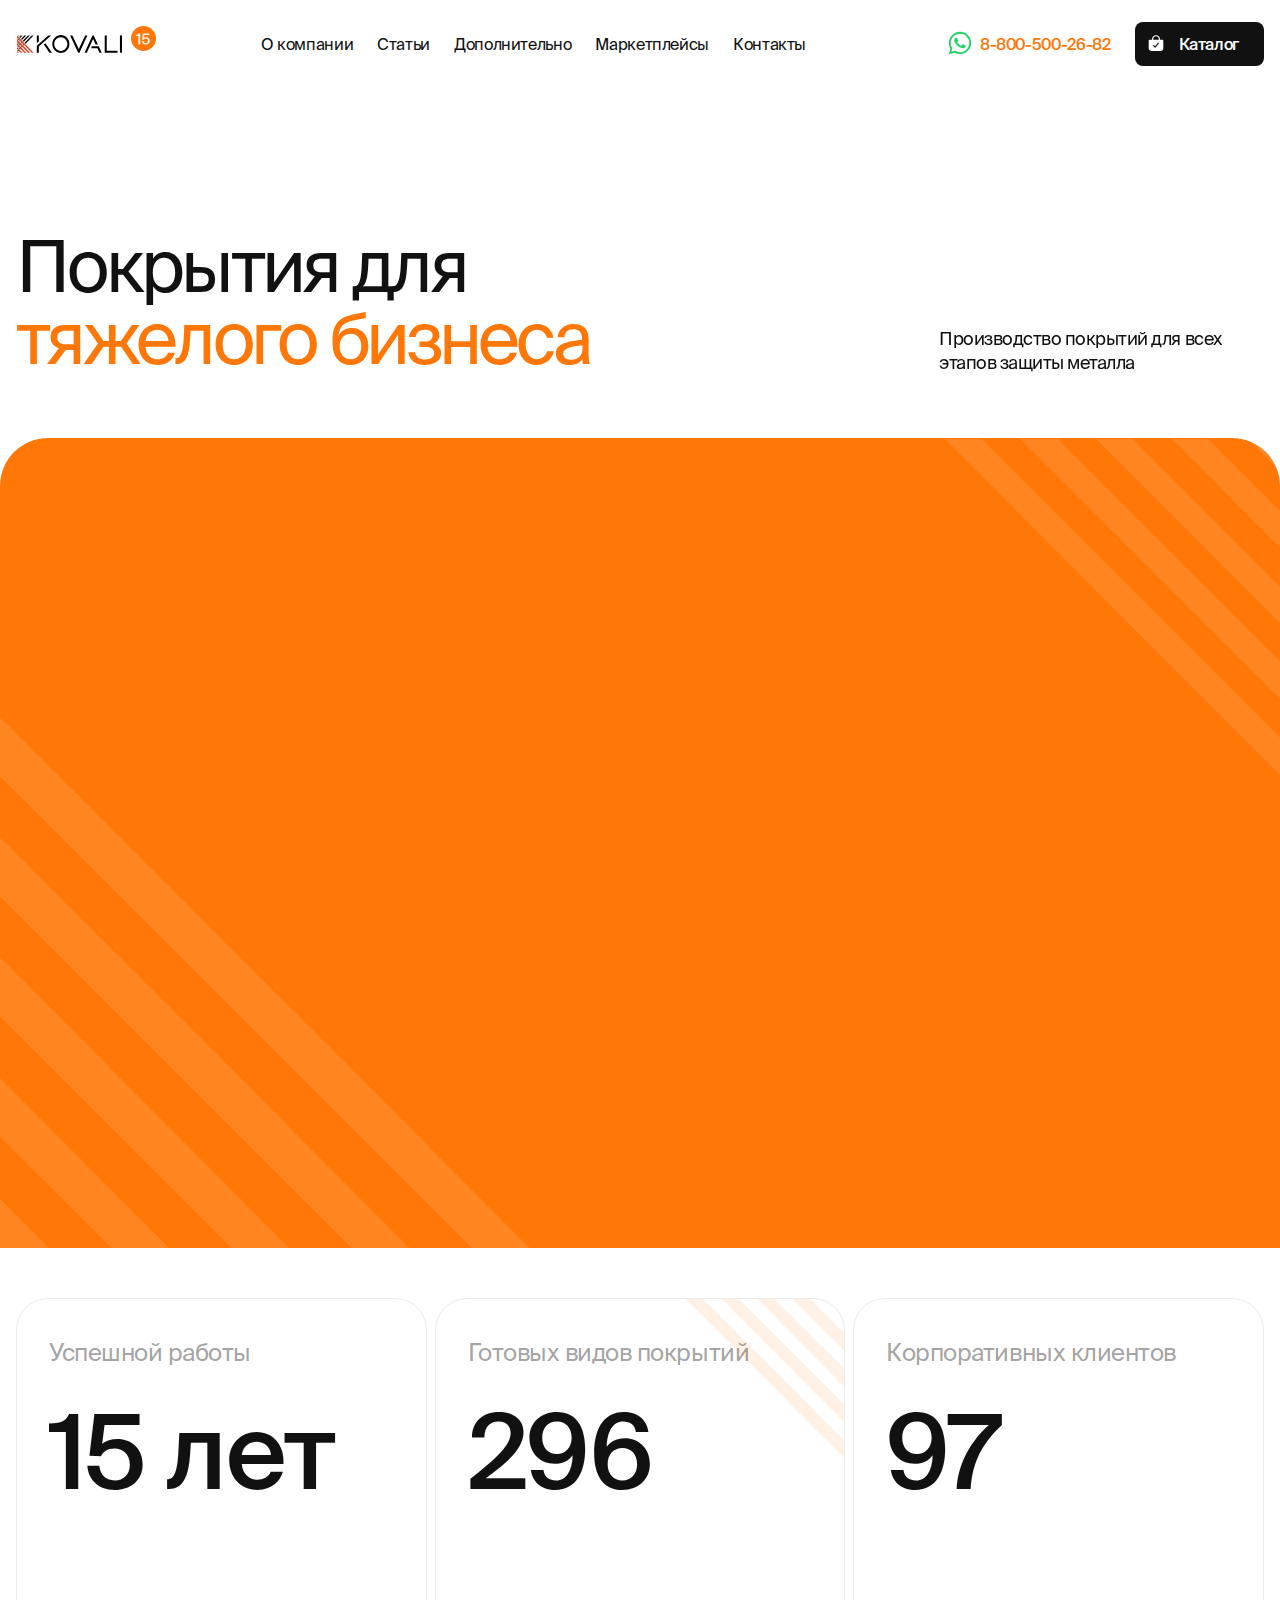
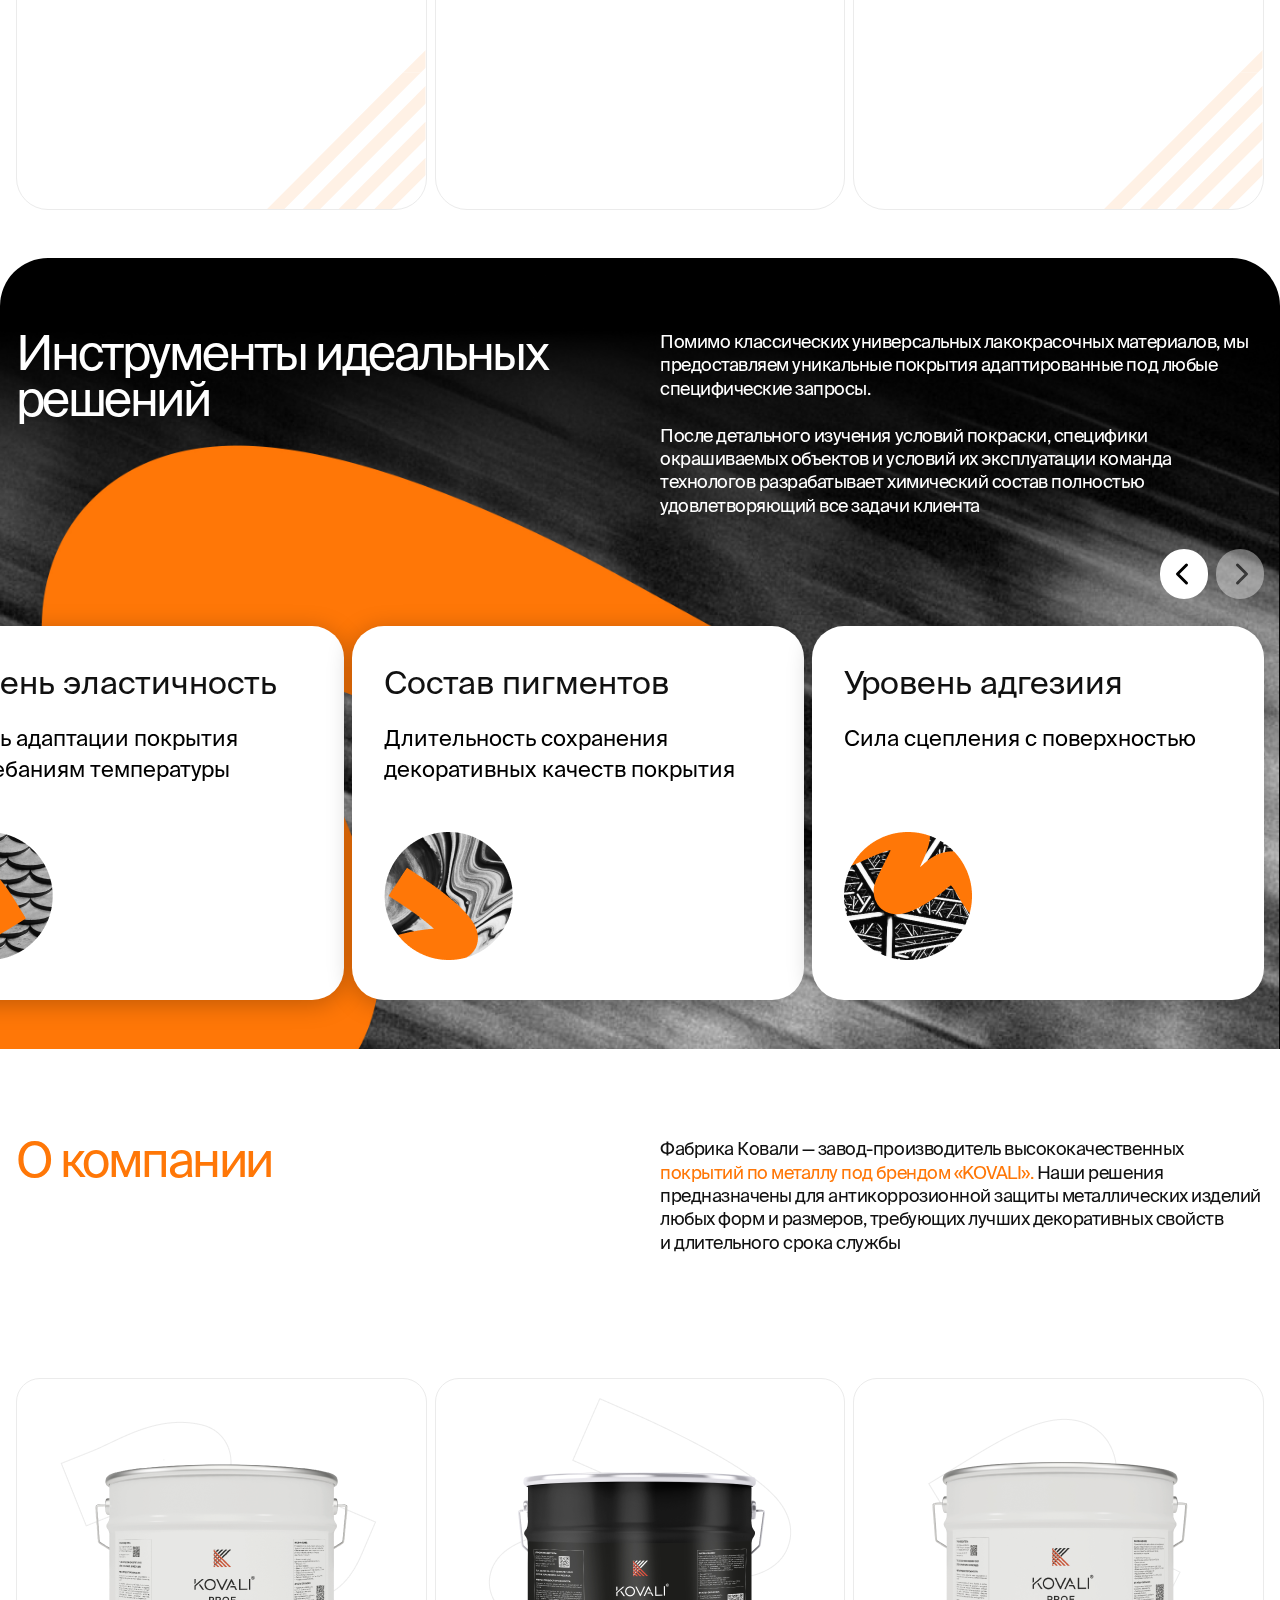
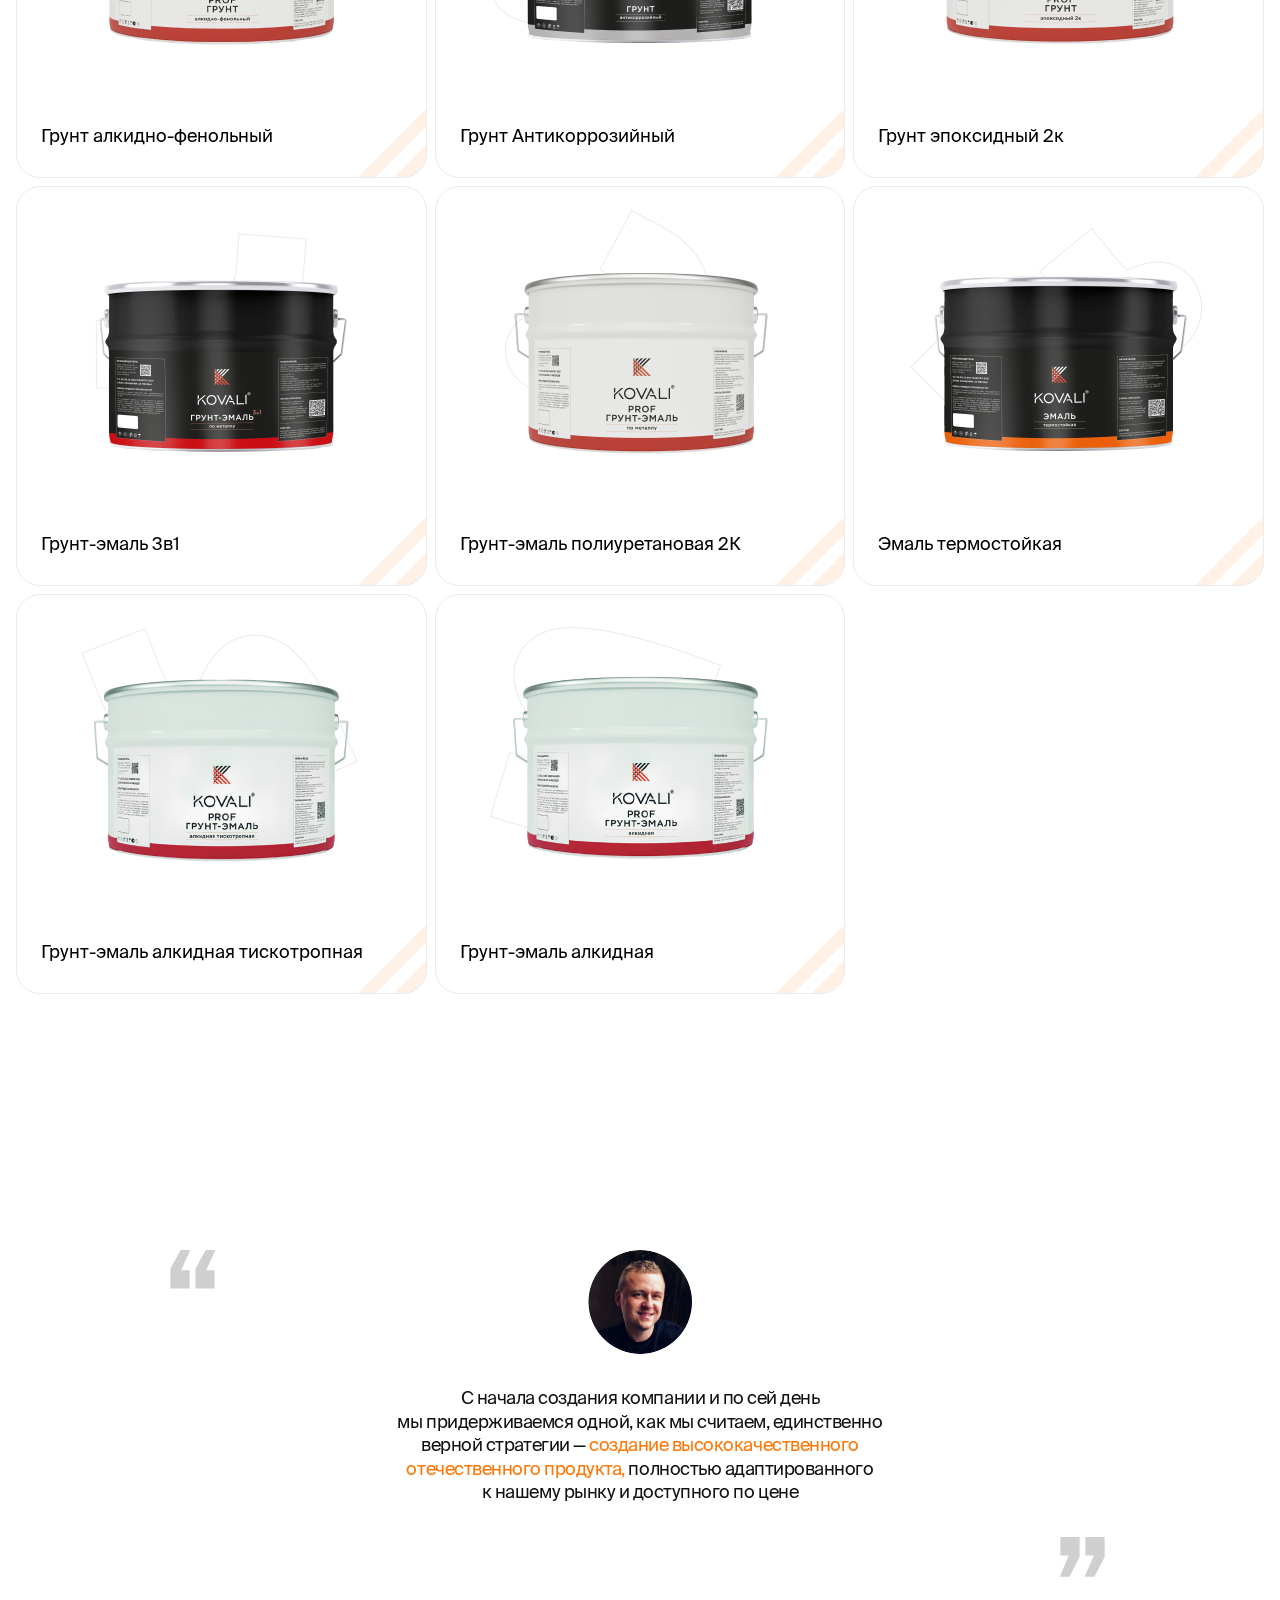
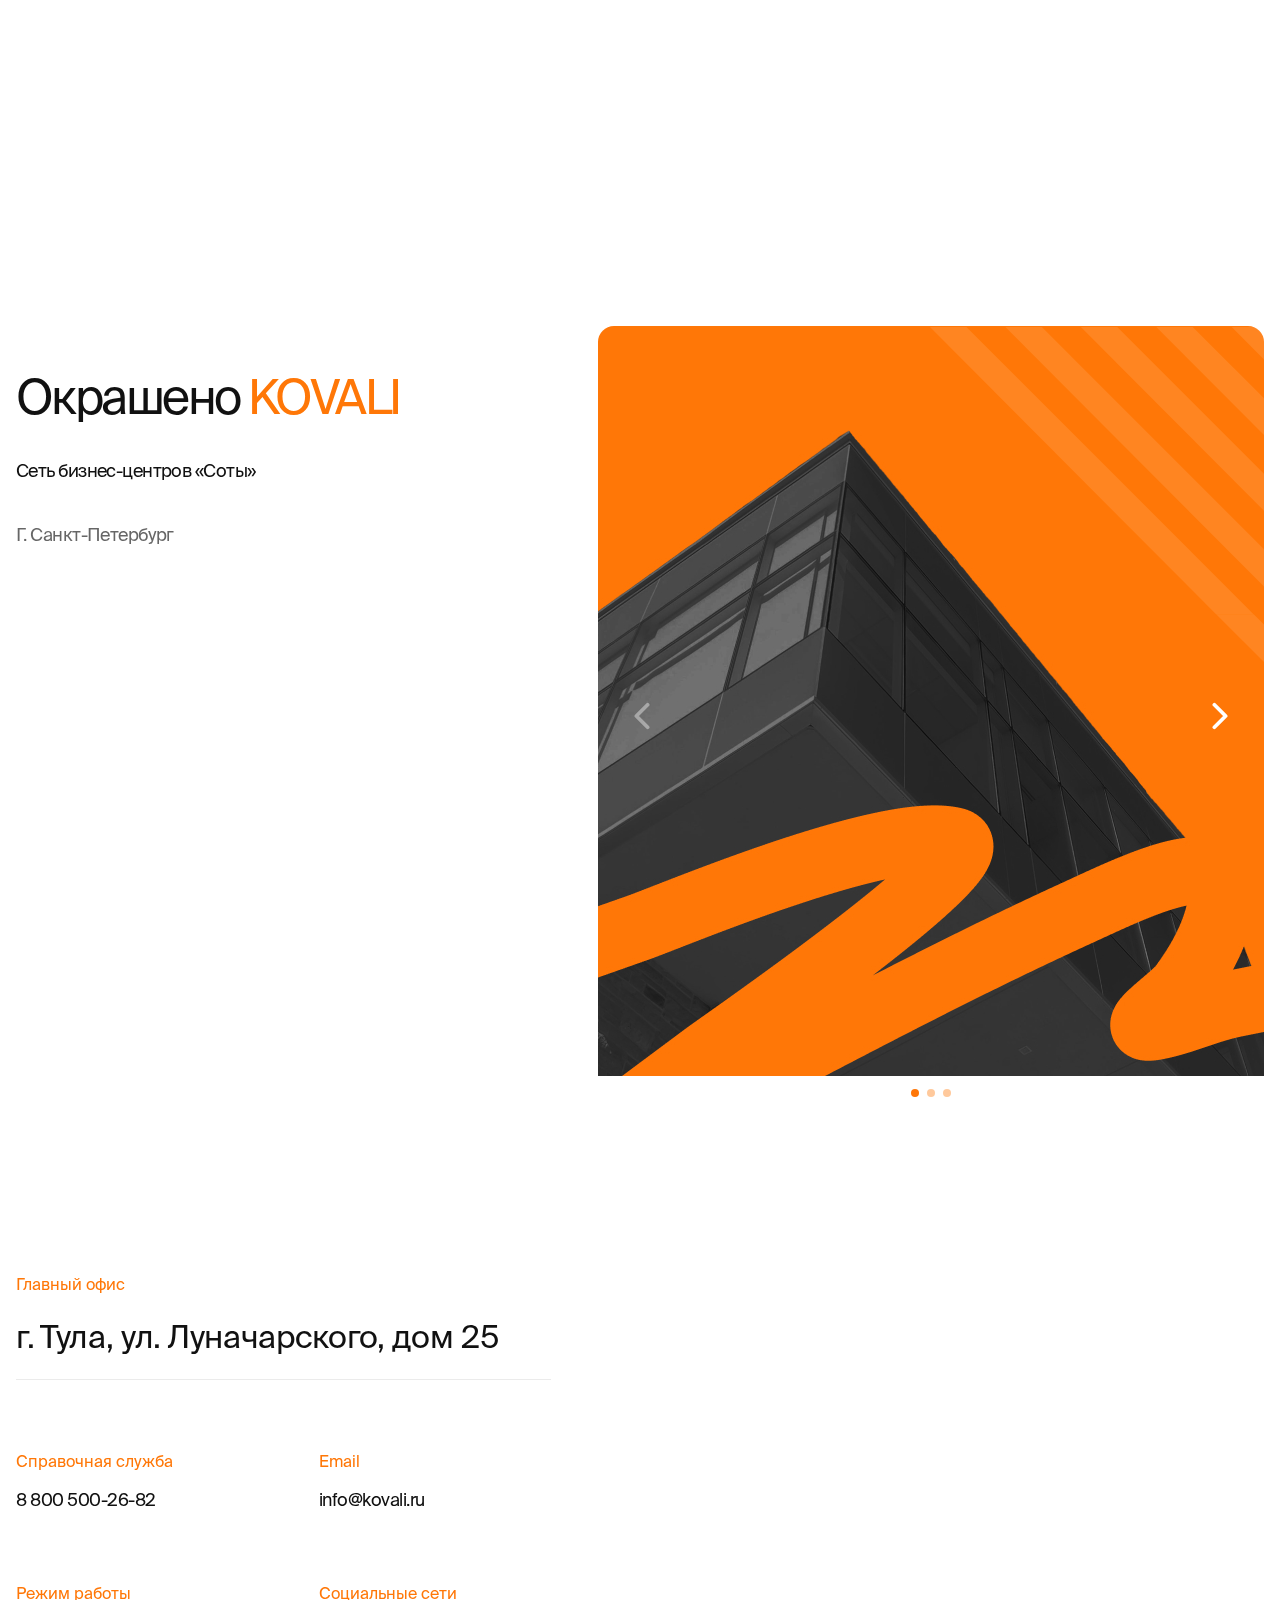
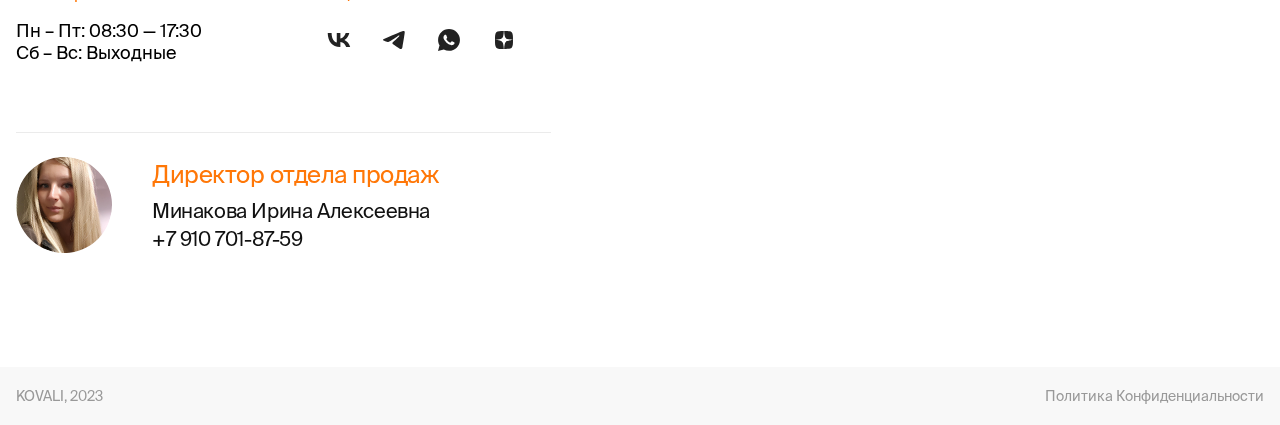
==== commit e64e87bf: "fixed burger menu" ====
--- a/index.html
+++ b/index.html
@@ -13,7 +13,7 @@
     <div class="page">
         <div class="mobile-menu">
             <nav class="mobile-menu__nav">
-                <a href="./index.html" class="mobile-menu__nav-link">
+                <a href="./index.html" class="mobile-menu__nav-link mobile-menu__nav-link_active">
                     Главная
                 </a>
                 <a href="#about" class="mobile-menu__nav-link">
--- a/styles/index.css
+++ b/styles/index.css
@@ -531,6 +531,9 @@
 .mobile-menu__nav-link {
   font-size: 18px;
 }
+.mobile-menu__nav-link_active {
+  color: #ff7707;
+}
 .mobile-menu__btn {
   width: -moz-fit-content;
   width: fit-content;
@@ -2477,28 +2480,8 @@
   .advantages-section__list-item {
     height: 270px;
   }
-  .about-section__overlay {
-    min-height: 520px;
-    display: flex;
-    flex-direction: column;
-    align-items: center;
-    justify-content: space-between;
-  }
-  .about-section__overlay-message {
-    position: static;
-    padding: 0;
-    background: none;
-    margin-right: auto;
-  }
-  .about-section__overlay-message:last-child {
-    margin-left: auto;
-    margin-right: 0;
-  }
-  .about-section__overlay-popup {
-    left: 0;
-    right: 0;
-    top: 100px !important;
-    margin: 0 auto;
+  .about-section__card-heading {
+    font-size: 14px;
   }
   .articles-section__date-filter-link {
     font-size: 32px;
